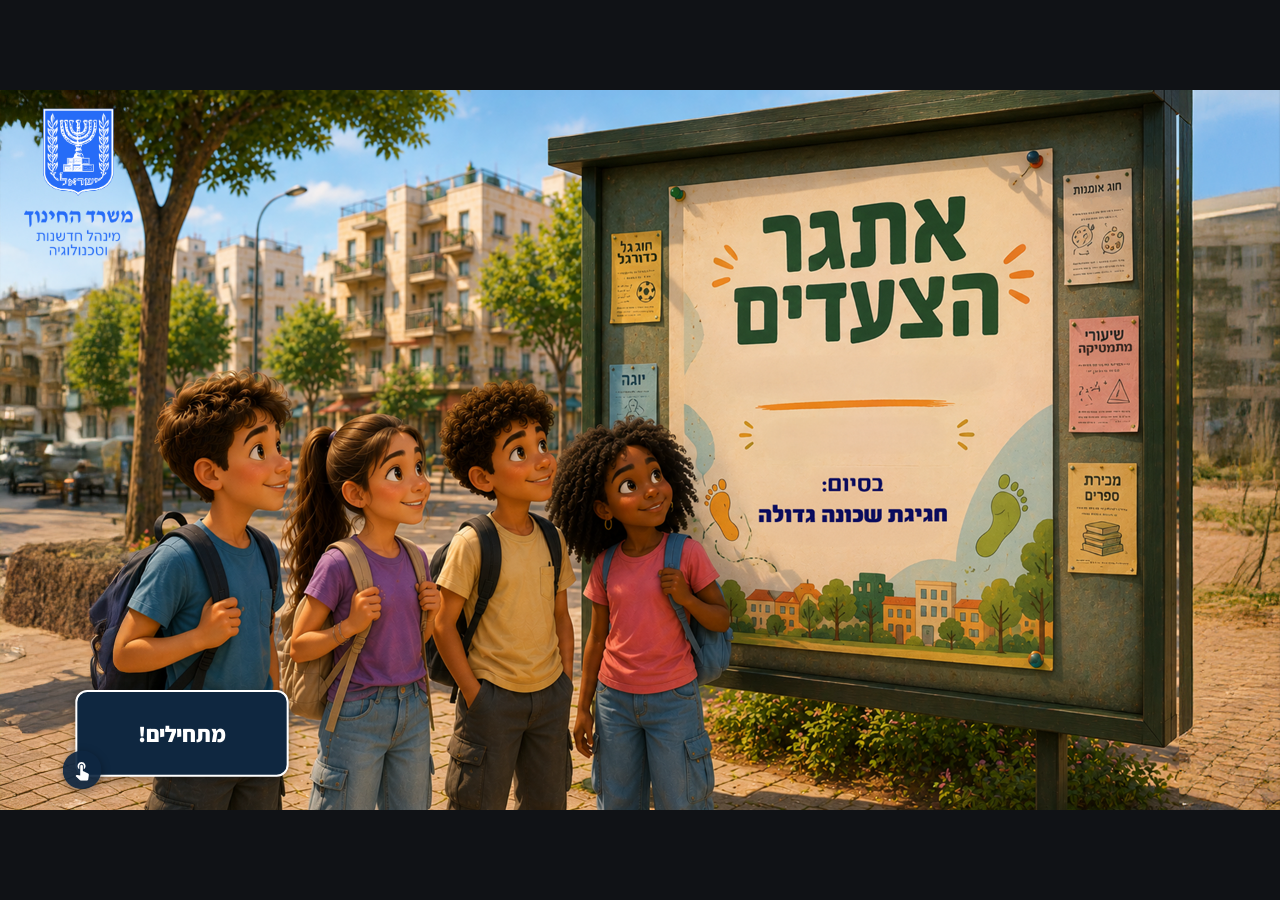
==== index.html @ 78dae047 "Initial commit" ====
<!doctype html>
<html lang="he" dir="rtl">
<head>
<meta charset="utf-8">
<meta name="viewport" content="width=device-width, initial-scale=1">
<title>צעדים ומונים — אתגר הצעדים</title>
<link rel="preconnect" href="https://fonts.gstatic.com" crossorigin>
<link rel="stylesheet" href="https://fonts.googleapis.com/css2?family=Assistant:wght@400;600;700;800&display=swap">
<link rel="stylesheet" href="styles.css">
</head>
<body>
<div id="stage"><div id="app">
<section class="screen" data-screen="1" data-kind="title" data-slug="title"><img class="art" src="assets/screens/title__03_bg.png" alt="" style="left:0px;top:0px;width:1920px;height:1080px;z-index:2"><img class="ui" src="assets/ui/logo_moe_vertical.png" alt="משרד החינוך – מינהל חדשנות וטכנולוגיה" style="left:36px;top:28px;width:163px;height:220px;z-index:10"><button class="hit start-btn" type="button" style="left:113px;top:900px;width:320px;height:130px;font-size:34px">מתחילים!</button></section>
<section class="screen" data-screen="2" data-kind="video" data-slug="video1"><div class="videoscreen" style="left:0px;top:0px;width:1920px;height:1080px"><video class="video-el" src="assets/video/Steps_Video1.mp4" preload="metadata" playsinline></video><button class="hit video-play" type="button" aria-label="הפעלת סרטון" style="left:790px;top:368px;width:340px;height:340px"><img class="inner" src="assets/ui/play_video_button.png" alt="" style="left:0px;top:0px;width:340px;height:340px;z-index:1"></button><div class="ribbon-bubble" style="left:870px;top:0px;width:1050px;height:166px"><img class="inner" src="assets/ui/bubble-1.png" alt="" style="left:0px;top:0px;width:1050px;height:166px;z-index:1"><div class="ribbon-text" style="right:46px;top:30px;width:958px"><p>נטע, אלון, רוני ויואב הם ארבעה חברים טובים שגרים באותה שכונה. בוקר אחד, בדרך לבית הספר, הם רואים שלט חדש ומסקרן.</p></div></div><div class="video-cap" aria-live="polite"></div><div class="vcap-src" data-clear-after="18.47" hidden><span data-t="1.33">תראו</span><span data-t="2.15">אתגר צעדים!</span><span data-t="3.65">מעניין אם מישהו יצליח לצעוד</span><span data-t="6.11">עשרת אלפים צעדים</span><span data-t="7.87">בעצם, איזה מרחק זה בכלל?</span><span data-t="10.67">זה תלוי באורך הצעד שלו</span><span data-t="12.65">בואו נגלה מה אורך הצעד</span><span data-t="15.47">של כל אחד מאיתנו</span><span data-t="16.63">נקים את מועדון הצעדים!</span></div><div class="vctrls" dir="ltr"><button class="vc-btn" type="button" data-play aria-label="נגן או השהה">▶</button><span class="vc-time" data-cur>0:00</span><input class="vc-seek" type="range" min="0" max="1000" value="0" step="1" data-seek aria-label="סרגל התקדמות"><span class="vc-time" data-dur>0:00</span><button class="vc-btn" type="button" data-mute aria-label="השתקה">🔊</button><input class="vc-vol" type="range" min="0" max="100" value="100" step="1" data-vol aria-label="עוצמת שמע"><button class="vc-btn" type="button" data-full aria-label="מסך מלא">⛶</button></div></div><button class="hit nav-fwd is-gated" type="button" aria-label="קדימה" data-gate="video" disabled style="left:21px;top:930px;width:123px;height:122px"><img class="inner" src="assets/ui/forward_button.png" alt="" style="left:0px;top:0px;width:123px;height:122px;z-index:1"></button><button class="hit nav-back" type="button" aria-label="אחורה" style="left:1777px;top:930px;width:123px;height:122px"><img class="inner" src="assets/ui/backward_button.png" alt="" style="left:0px;top:0px;width:123px;height:122px;z-index:1"></button></section>
<section class="screen" data-screen="3" data-kind="story" data-slug="neta_step"><img class="art" src="assets/ui/measuring_street_bg.png" alt="" style="left:0px;top:0px;width:1920px;height:1080px;z-index:0"><div class="ribbon-bubble" style="position:absolute;inset:0;pointer-events:none"><img class="ui" src="assets/ui/bubble-2.png" alt="" style="left:664px;top:0px;width:1256px;height:229px;z-index:10"><div class="ribbon-text" style="right:46px;top:30px;width:1164px"><p>אחרי שראתה את השלט, נטע רצתה לבדוק מה אורך הצעד שלה.</p><p>נטע צעדה, ורוני הוציאה סרט מדידה, מדדה בעזרתו  את המרחק מעקב לעקב של נטע וקבעה: &quot;אורך הצעד שלך הוא בדיוק 40 ס&quot;מ!&quot;</p></div></div><button class="hit nav-fwd" type="button" aria-label="קדימה" style="left:21px;top:930px;width:123px;height:122px"><img class="inner" src="assets/ui/forward_button.png" alt="" style="left:0px;top:0px;width:123px;height:122px;z-index:1"></button><button class="hit nav-back" type="button" aria-label="אחורה" style="left:1777px;top:930px;width:123px;height:122px"><img class="inner" src="assets/ui/backward_button.png" alt="" style="left:0px;top:0px;width:123px;height:122px;z-index:1"></button></section>
<section class="screen" data-screen="4" data-kind="input" data-slug="q1a" data-step="1" data-question="q1a" data-answer='{"kind": "number", "value": 200}' data-answer-kind="number" data-weight="0.3333" data-frame="157,120,1662,848" data-fb-pad="22" data-fb-fs-min="19" data-opt-gap="16" data-opt-fs-min="24" data-feedback-state="q1a_fb" data-feedback-slide="8"><img class="art" src="assets/ui/measuring_street_bg.png" alt="" style="left:0px;top:0px;width:1920px;height:1080px;z-index:0"><div class="art" style="position:absolute;left:0px;top:0px;width:1920px;height:1080px;z-index:1;background:rgba(26, 23, 23, 0.6)"></div><img class="ui" src="assets/ui/question_frame.png" alt="" style="left:157px;top:120px;width:1662px;height:848px;z-index:10"><div class="q-label" style="top:167px;right:170px">שאלה 1א:</div><div class="q-stem" style="top:220px;right:170px"><div>כדי להתחמם לקראת האתגר, נטע צעדה 5 צעדים שווי־אורך בקו ישר.</div><div>האורך של כל צעד הוא 40 ס&quot;מ.</div><div>מה המרחק שעברה נטע בס&quot;מ?</div><div>הקלידו את המרחק בס&quot;מ:</div></div><div class="graphic dia-q" style="left:190px;top:430px;width:950px;height:233px;z-index:11"><img src="assets/diagrams/ruler.png" alt="" style="left:0px;top:167.07px;width:950.00px;height:65.93px"><img src="assets/diagrams/Q1A_overlay.png" alt="" style="left:87.06px;top:0.00px;width:829.65px;height:222.76px"><div class="ruler-label ruler-label-seg" style="left:160.36px;top:194.02px;font-size:40.1px">40 ס&quot;מ</div><div class="ruler-label ruler-label-seg" style="left:304.40px;top:194.02px;font-size:40.1px">40 ס&quot;מ</div><div class="ruler-label ruler-label-seg" style="left:448.43px;top:194.02px;font-size:40.1px">40 ס&quot;מ</div><div class="ruler-label ruler-label-seg" style="left:592.47px;top:194.02px;font-size:40.1px">40 ס&quot;מ</div><div class="ruler-label ruler-label-seg" style="left:736.51px;top:194.02px;font-size:40.1px">40 ס&quot;מ</div></div><div class="graphic dia-ans" style="left:190px;top:430px;width:950px;height:233px;z-index:11"><img src="assets/diagrams/ruler.png" alt="" style="left:0px;top:167.07px;width:950.00px;height:65.93px"><img src="assets/diagrams/Q1A Ans_overlay.png" alt="" style="left:87.06px;top:-5.00px;width:829.65px;height:183.07px"><div class="ruler-label ruler-label-tick" style="left:88.34px;top:190.05px;font-size:40.0px">0</div><div class="ruler-label ruler-label-tick" style="left:232.38px;top:190.05px;font-size:40.0px">40</div><div class="ruler-label ruler-label-tick" style="left:376.42px;top:190.05px;font-size:40.0px">80</div><div class="ruler-label ruler-label-tick" style="left:520.45px;top:190.05px;font-size:40.0px">120</div><div class="ruler-label ruler-label-tick" style="left:664.49px;top:190.05px;font-size:40.0px">160</div><div class="ruler-label ruler-label-tick" style="left:808.52px;top:190.05px;font-size:40.0px">200</div><div class="ruler-label ruler-label-unit" style="left:41.61px;top:213.99px;font-size:30.5px">ס&quot;מ</div></div><div class="answer" style="right:186px;top:464px"><span>נטע עברה מרחק של</span><span class="slot" style="width:183px;height:70px"><img class="ui" src="assets/ui/insert_number_rectangle.png" alt=""><input class="q-input" type="text" inputmode="numeric" autocomplete="off" aria-label="נטע עברה מרחק של"><span class="pill" data-shown="200"></span></span><svg class="mark ok" viewBox="0 0 24 24" role="img" aria-label="נכון"><path d="M4 13 L10 19 L20 6" fill="none" stroke="currentColor" stroke-width="3.4" stroke-linecap="round" stroke-linejoin="round"/></svg><svg class="mark no" viewBox="0 0 24 24" role="img" aria-label="שגוי"><path d="M5 5 L19 19 M19 5 L5 19" fill="none" stroke="currentColor" stroke-width="3.4" stroke-linecap="round"/></svg><span>ס&quot;מ</span></div><button class="hit btn-check" type="button" aria-label="צדקתי" style="left:278px;top:745px;width:209px;height:137px"><img class="inner" src="assets/ui/submit_button.png" alt="" style="left:0px;top:0px;width:209px;height:137px;z-index:1"></button><div class="feedback fb-panel is-neutral" data-design-box="460,690,1000" style="left:460px;top:690px;width:1000px;min-height:217px"><div class="fb-body"><span class="fb-head"></span><p>כל צעד של נטע הוא 40 ס&quot;מ. נטע צעדה 5 צעדים. <bdi dir="ltr">5 × 40 = 200</bdi></p><p>לכן נטע עברה  200 ס&quot;מ.</p></div></div><div class="scrim" style="left:157px;top:120px;width:1662px;height:848px"></div><div class="nudge" role="status"></div><img class="ui" src="assets/ui/progress_bar_1.png" alt="" style="left:712px;top:48px;width:494px;height:53px;z-index:12"><button class="hit btn-help" type="button" data-opens="help" aria-expanded="false" aria-label="עזרה" style="left:33px;top:35px;width:140px;height:140px"><img class="inner" src="assets/ui/help_button.png" alt="" style="left:0px;top:0px;width:140px;height:140px;z-index:1"></button><div class="popup help" data-popup="help" role="dialog" aria-label="עזרה" data-help-max-h="850"><div class="ribbon-bubble help-box" style="left:128px;top:78px;max-width:680px"><div class="help-text"><p>כל הצעדים שווים באורכם.</p><p>המרחק שנטע עברה הוא סכום אורכי כל הצעדים.</p></div></div><button class="popup-close help-close" type="button" aria-label="סגירת העזרה" style="left:33px;top:35px;width:140px;height:140px"><img class="inner" src="assets/ui/close_applet_button.png" alt="" style="left:0px;top:0px;width:140px;height:140px;z-index:1"></button></div><button class="hit nav-fwd is-gated" type="button" aria-label="קדימה" data-gate="answer" disabled style="left:21px;top:930px;width:123px;height:122px"><img class="inner" src="assets/ui/forward_button.png" alt="" style="left:0px;top:0px;width:123px;height:122px;z-index:1"></button><button class="hit nav-back" type="button" aria-label="אחורה" style="left:1777px;top:930px;width:123px;height:122px"><img class="inner" src="assets/ui/backward_button.png" alt="" style="left:0px;top:0px;width:123px;height:122px;z-index:1"></button></section>
<section class="screen" data-screen="5" data-kind="input" data-slug="q1b" data-step="1" data-question="q1b" data-answer='{"kind": "number", "value": 2}' data-answer-kind="number" data-weight="0.3333" data-frame="157,120,1662,848" data-fb-pad="22" data-fb-fs-min="19" data-opt-gap="16" data-opt-fs-min="24" data-feedback-state="q1b_fb" data-feedback-slide="10"><img class="art" src="assets/ui/measuring_street_bg.png" alt="" style="left:0px;top:0px;width:1920px;height:1080px;z-index:0"><div class="art" style="position:absolute;left:0px;top:0px;width:1920px;height:1080px;z-index:1;background:rgba(26, 23, 23, 0.6)"></div><img class="ui" src="assets/ui/question_frame.png" alt="" style="left:157px;top:120px;width:1662px;height:848px;z-index:10"><div class="q-label" style="top:167px;right:170px">שאלה 1ב:</div><div class="q-stem" style="top:220px;right:170px"><div>כדי להתחמם לקראת האתגר, נטע צעדה 5 צעדים שווי אורך בקו ישר.</div><div>כל צעד הוא 40 ס&quot;מ.</div><div>מה המרחק שעברה נטע במטר?</div><div>הקלידו את המרחק במטר:</div></div><div class="graphic" style="left:190px;top:430px;width:950px;height:233px;z-index:11"><img src="assets/diagrams/ruler.png" alt="" style="left:0px;top:167.07px;width:950.00px;height:65.93px"><img src="assets/diagrams/Q1B_overlay.png" alt="" style="left:87.06px;top:-5.00px;width:829.65px;height:183.07px"><div class="ruler-label ruler-label-tick" style="left:88.34px;top:190.05px;font-size:40.0px">0</div><div class="ruler-label ruler-label-tick" style="left:448.75px;top:190.05px;font-size:40.0px">1</div><div class="ruler-label ruler-label-tick" style="left:808.52px;top:190.05px;font-size:40.0px">2</div><div class="ruler-label ruler-label-unit" style="left:41.61px;top:213.99px;font-size:30.5px">מטר</div></div><div class="answer" style="right:186px;top:464px"><span>נטע עברה מרחק של</span><span class="slot" style="width:183px;height:70px"><img class="ui" src="assets/ui/insert_number_rectangle.png" alt=""><input class="q-input" type="text" inputmode="numeric" autocomplete="off" aria-label="נטע עברה מרחק של"><span class="pill" data-shown=""></span></span><svg class="mark ok" viewBox="0 0 24 24" role="img" aria-label="נכון"><path d="M4 13 L10 19 L20 6" fill="none" stroke="currentColor" stroke-width="3.4" stroke-linecap="round" stroke-linejoin="round"/></svg><svg class="mark no" viewBox="0 0 24 24" role="img" aria-label="שגוי"><path d="M5 5 L19 19 M19 5 L5 19" fill="none" stroke="currentColor" stroke-width="3.4" stroke-linecap="round"/></svg><span>מטר</span></div><button class="hit btn-check" type="button" aria-label="צדקתי" style="left:278px;top:745px;width:209px;height:137px"><img class="inner" src="assets/ui/submit_button.png" alt="" style="left:0px;top:0px;width:209px;height:137px;z-index:1"></button><div class="feedback fb-panel is-neutral" data-design-box="460,690,1000" style="left:460px;top:690px;width:1000px;min-height:217px"><div class="fb-body"><span class="fb-head"></span><p>כל 100 ס&quot;מ הם מטר אחד.</p><p>לכן 200 ס&quot;מ = 2 מטר.</p></div></div><div class="scrim" style="left:157px;top:120px;width:1662px;height:848px"></div><div class="nudge" role="status"></div><img class="ui" src="assets/ui/progress_bar_1.png" alt="" style="left:712px;top:48px;width:494px;height:53px;z-index:12"><button class="hit btn-help" type="button" data-opens="help" aria-expanded="false" aria-label="עזרה" style="left:33px;top:35px;width:140px;height:140px"><img class="inner" src="assets/ui/help_button.png" alt="" style="left:0px;top:0px;width:140px;height:140px;z-index:1"></button><div class="popup help" data-popup="help" role="dialog" aria-label="עזרה" data-help-max-h="850"><div class="ribbon-bubble help-box" style="left:128px;top:78px;max-width:680px"><div class="help-text"><p>במטר אחד יש 100 ס&quot;מ.</p></div></div><button class="popup-close help-close" type="button" aria-label="סגירת העזרה" style="left:33px;top:35px;width:140px;height:140px"><img class="inner" src="assets/ui/close_applet_button.png" alt="" style="left:0px;top:0px;width:140px;height:140px;z-index:1"></button></div><button class="hit nav-fwd is-gated" type="button" aria-label="קדימה" data-gate="answer" disabled style="left:21px;top:930px;width:123px;height:122px"><img class="inner" src="assets/ui/forward_button.png" alt="" style="left:0px;top:0px;width:123px;height:122px;z-index:1"></button><button class="hit nav-back" type="button" aria-label="אחורה" style="left:1777px;top:930px;width:123px;height:122px"><img class="inner" src="assets/ui/backward_button.png" alt="" style="left:0px;top:0px;width:123px;height:122px;z-index:1"></button></section>
<section class="screen" data-screen="6" data-kind="input" data-slug="q1c" data-step="1" data-question="q1c" data-answer='{"kind": "number", "value": 30}' data-answer-kind="number" data-weight="0.3333" data-frame="157,120,1662,848" data-fb-pad="22" data-fb-fs-min="19" data-opt-gap="16" data-opt-fs-min="24" data-feedback-state="q1c_fb" data-feedback-slide="12"><img class="art" src="assets/ui/measuring_street_bg.png" alt="" style="left:0px;top:0px;width:1920px;height:1080px;z-index:0"><div class="art" style="position:absolute;left:0px;top:0px;width:1920px;height:1080px;z-index:1;background:rgba(26, 23, 23, 0.6)"></div><img class="ui" src="assets/ui/question_frame.png" alt="" style="left:157px;top:120px;width:1662px;height:848px;z-index:10"><div class="q-label" style="top:167px;right:170px">שאלה 1ג:</div><div class="q-stem" style="top:220px;right:170px"><div>נטע רוצה לצעוד 12 מטר. כמה צעדים שווי־אורך עליה לצעוד?</div><div>הקלידו את מספר הצעדים:</div></div><div class="graphic dia-q" style="left:190px;top:430px;width:950px;height:233px;z-index:11"><img src="assets/diagrams/ruler.png" alt="" style="left:0px;top:167.07px;width:950.00px;height:65.93px"><img src="assets/diagrams/Q1C_overlay.png" alt="" style="left:86.42px;top:-5.00px;width:814.93px;height:186.27px"><div class="ruler-label ruler-label-tick" style="left:88.34px;top:190.05px;font-size:40.0px">0</div><div class="ruler-label ruler-label-tick" style="left:156.20px;top:190.05px;font-size:40.0px">1</div><div class="ruler-label ruler-label-tick" style="left:224.06px;top:190.05px;font-size:40.0px">2</div><div class="ruler-label ruler-label-tick" style="left:291.91px;top:190.05px;font-size:40.0px">3</div><div class="ruler-label ruler-label-tick" style="left:899.43px;top:190.05px;font-size:40.0px">12</div><div class="ruler-label ruler-label-unit" style="left:41.61px;top:213.99px;font-size:30.5px">מטר</div></div><div class="graphic dia-ans" style="left:190px;top:340px;width:950px;height:323px;z-index:11"><img src="assets/diagrams/ruler.png" alt="" style="left:0px;top:257.12px;width:950.00px;height:65.88px"><img src="assets/diagrams/Q1C Ans_overlay.png" alt="" style="left:85.78px;top:76.23px;width:836.69px;height:193.80px"><div class="ruler-label ruler-label-tick2" style="left:88.34px;top:280.02px;font-size:40.0px">0</div><div class="ruler-label ruler-label-tick2" style="left:156.20px;top:280.02px;font-size:40.0px">1</div><div class="ruler-label ruler-label-tick2" style="left:223.42px;top:280.02px;font-size:40.0px">2</div><div class="ruler-label ruler-label-tick2" style="left:291.27px;top:280.02px;font-size:40.0px">3</div><div class="ruler-label ruler-label-tick2" style="left:358.49px;top:280.02px;font-size:40.0px">4</div><div class="ruler-label ruler-label-tick2" style="left:426.35px;top:280.02px;font-size:40.0px">5</div><div class="ruler-label ruler-label-tick2" style="left:494.20px;top:280.02px;font-size:40.0px">6</div><div class="ruler-label ruler-label-tick2" style="left:561.42px;top:280.02px;font-size:40.0px">7</div><div class="ruler-label ruler-label-tick2" style="left:629.28px;top:280.02px;font-size:40.0px">8</div><div class="ruler-label ruler-label-tick2" style="left:696.50px;top:280.02px;font-size:40.0px">9</div><div class="ruler-label ruler-label-tick2" style="left:764.35px;top:280.02px;font-size:40.0px">10</div><div class="ruler-label ruler-label-tick2" style="left:831.57px;top:280.02px;font-size:40.0px">11</div><div class="ruler-label ruler-label-tick2" style="left:899.43px;top:280.02px;font-size:40.0px">12</div><div class="ruler-label ruler-label-unit2" style="left:41.61px;top:304.84px;font-size:28.5px">מטר</div><div class="ruler-label ruler-label-box" style="left:157.48px;top:103.36px;font-size:32.0px">5 צעדים</div><div class="ruler-label ruler-label-box" style="left:291.91px;top:103.36px;font-size:32.0px">5 צעדים</div><div class="ruler-label ruler-label-box" style="left:426.99px;top:103.36px;font-size:32.0px">5 צעדים</div><div class="ruler-label ruler-label-box" style="left:561.42px;top:103.36px;font-size:32.0px">5 צעדים</div><div class="ruler-label ruler-label-box" style="left:696.50px;top:103.36px;font-size:32.0px">5 צעדים</div><div class="ruler-label ruler-label-box" style="left:830.93px;top:103.36px;font-size:32.0px">5 צעדים</div></div><div class="answer" style="right:186px;top:320px"><span>על נטע לצעוד</span><span class="slot" style="width:183px;height:70px"><img class="ui" src="assets/ui/insert_number_rectangle.png" alt=""><input class="q-input" type="text" inputmode="numeric" autocomplete="off" aria-label="על נטע לצעוד"><span class="pill" data-shown="30"></span></span><svg class="mark ok" viewBox="0 0 24 24" role="img" aria-label="נכון"><path d="M4 13 L10 19 L20 6" fill="none" stroke="currentColor" stroke-width="3.4" stroke-linecap="round" stroke-linejoin="round"/></svg><svg class="mark no" viewBox="0 0 24 24" role="img" aria-label="שגוי"><path d="M5 5 L19 19 M19 5 L5 19" fill="none" stroke="currentColor" stroke-width="3.4" stroke-linecap="round"/></svg><span>צעדים כדי לעבור 12 מטר</span></div><button class="hit btn-check" type="button" aria-label="צדקתי" style="left:278px;top:745px;width:209px;height:137px"><img class="inner" src="assets/ui/submit_button.png" alt="" style="left:0px;top:0px;width:209px;height:137px;z-index:1"></button><div class="feedback fb-panel is-neutral" data-design-box="230,679,1500" style="left:230px;top:679px;width:1500px;min-height:220px"><div class="fb-body"><span class="fb-head"></span><p>דרך פתרון אפשרית היא: האורך של כל צעד הוא 40 ס&quot;מ, ולכן ב־5 צעדים נטע עוברת 200 ס&quot;מ, שהם 2 מטר.</p><p> 12 מטר הם  6 פעמים  2 מטר, לכן מכפילים את מספר הצעדים שיש ב־2 מטר ב־6.</p><p><bdi dir="ltr">6 × 5 = 30</bdi></p></div></div><div class="scrim" style="left:157px;top:120px;width:1662px;height:848px"></div><div class="nudge" role="status"></div><img class="ui" src="assets/ui/progress_bar_1.png" alt="" style="left:712px;top:48px;width:494px;height:53px;z-index:12"><button class="hit btn-help" type="button" data-opens="help" aria-expanded="false" aria-label="עזרה" style="left:33px;top:35px;width:140px;height:140px"><img class="inner" src="assets/ui/help_button.png" alt="" style="left:0px;top:0px;width:140px;height:140px;z-index:1"></button><div class="popup help" data-popup="help" role="dialog" aria-label="עזרה" data-help-max-h="850"><div class="ribbon-bubble help-box" style="left:128px;top:78px;max-width:680px"><div class="help-text"><p>נטע עוברת 2 מטר ב-5 צעדים. איך ניתן להיעזר בנתון זה כדי לגלות כמה צעדים נטע תצעד לאורך 12 מטר?</p></div></div><button class="popup-close help-close" type="button" aria-label="סגירת העזרה" style="left:33px;top:35px;width:140px;height:140px"><img class="inner" src="assets/ui/close_applet_button.png" alt="" style="left:0px;top:0px;width:140px;height:140px;z-index:1"></button></div><button class="hit nav-fwd is-gated" type="button" aria-label="קדימה" data-gate="answer" disabled style="left:21px;top:930px;width:123px;height:122px"><img class="inner" src="assets/ui/forward_button.png" alt="" style="left:0px;top:0px;width:123px;height:122px;z-index:1"></button><button class="hit nav-back" type="button" aria-label="אחורה" style="left:1777px;top:930px;width:123px;height:122px"><img class="inner" src="assets/ui/backward_button.png" alt="" style="left:0px;top:0px;width:123px;height:122px;z-index:1"></button></section>
<section class="screen" data-screen="7" data-kind="choice" data-slug="q2a" data-step="2" data-submit-follows="1" data-submit-left="1300" data-question="q2a" data-answer='{"kind": "single", "value": 1}' data-answer-kind="single" data-weight="0.5" data-frame="157,120,1662,848" data-fb-pad="22" data-fb-fs-min="19" data-opt-gap="16" data-opt-fs-min="24" data-feedback-state="q2a_fb" data-feedback-slide="14"><img class="art" src="assets/ui/measuring_street_bg.png" alt="" style="left:0px;top:0px;width:1920px;height:1080px;z-index:0"><div class="art" style="position:absolute;left:0px;top:0px;width:1920px;height:1080px;z-index:1;background:rgba(26, 23, 23, 0.6)"></div><img class="ui" src="assets/ui/question_frame.png" alt="" style="left:157px;top:120px;width:1662px;height:848px;z-index:10"><div class="q-label" style="top:167px;right:170px">שאלה 2א:</div><div class="q-stem wrap" style="top:220px;right:170px;width:715px"><div>אחרי החימום נטע המשיכה לצעוד. היא ספרה 150 צעדים שווי־אורך ועצרה. האם היא עברה יותר או פחות מ־35 מטר?</div><div>בחרו את התשובה הנכונה:</div></div><div class="applet-inline" style="left:200px;top:195px;width:793px;height:620px"><iframe src="applets/step-ruler.html" title="סרגל הצעדים"></iframe></div><label class="opt" data-index="1" style="top:329px;right:168px"><input type="radio" name="opt-q2a" data-index="1"><span class="dot"><img src="assets/ui/radio_buttons.png" alt=""><span class="fill"></span><svg class="mark ok" viewBox="0 0 24 24" aria-hidden="true"><path d="M4 13 L10 19 L20 6" fill="none" stroke="currentColor" stroke-width="3.4" stroke-linecap="round" stroke-linejoin="round"/></svg><svg class="mark no" viewBox="0 0 24 24" aria-hidden="true"><path d="M5 5 L19 19 M19 5 L5 19" fill="none" stroke="currentColor" stroke-width="3.4" stroke-linecap="round"/></svg></span><span class="txt">נטע עברה יותר מ־35 מטר</span></label><label class="opt" data-index="2" style="top:380px;right:168px"><input type="radio" name="opt-q2a" data-index="2"><span class="dot"><img src="assets/ui/radio_buttons.png" alt=""><span class="fill"></span><svg class="mark ok" viewBox="0 0 24 24" aria-hidden="true"><path d="M4 13 L10 19 L20 6" fill="none" stroke="currentColor" stroke-width="3.4" stroke-linecap="round" stroke-linejoin="round"/></svg><svg class="mark no" viewBox="0 0 24 24" aria-hidden="true"><path d="M5 5 L19 19 M19 5 L5 19" fill="none" stroke="currentColor" stroke-width="3.4" stroke-linecap="round"/></svg></span><span class="txt">נטע עברה פחות מ־35 מטר</span></label><button class="hit btn-check" type="button" aria-label="צדקתי" style="left:278px;top:745px;width:209px;height:137px"><img class="inner" src="assets/ui/submit_button.png" alt="" style="left:0px;top:0px;width:209px;height:137px;z-index:1"></button><div class="feedback fb-panel is-neutral" data-design-box="1050,562,700" style="left:1050px;top:562px;width:700px;min-height:220px"><div class="fb-body"><span class="fb-head"></span><p>נטע עברה יותר מ־35 מטר.</p></div></div><div class="scrim" style="left:157px;top:120px;width:1662px;height:848px"></div><div class="nudge" role="status"></div><img class="ui" src="assets/ui/progress_bar_2.png" alt="" style="left:712px;top:48px;width:494px;height:53px;z-index:12"><button class="hit btn-help" type="button" data-opens="help" aria-expanded="false" aria-label="עזרה" style="left:33px;top:35px;width:140px;height:140px"><img class="inner" src="assets/ui/help_button.png" alt="" style="left:0px;top:0px;width:140px;height:140px;z-index:1"></button><div class="popup help" data-popup="help" role="dialog" aria-label="עזרה" data-help-max-h="850"><div class="ribbon-bubble help-box" style="left:128px;top:78px;max-width:680px"><div class="help-text"><p>מצאו קודם איזה מרחק עברה נטע במטר (אפשר להיעזר בסרגל הצעדים), ואז השוו ל־35 מטר</p></div></div><button class="popup-close help-close" type="button" aria-label="סגירת העזרה" style="left:33px;top:35px;width:140px;height:140px"><img class="inner" src="assets/ui/close_applet_button.png" alt="" style="left:0px;top:0px;width:140px;height:140px;z-index:1"></button></div><button class="hit nav-fwd is-gated" type="button" aria-label="קדימה" data-gate="answer" disabled style="left:21px;top:930px;width:123px;height:122px"><img class="inner" src="assets/ui/forward_button.png" alt="" style="left:0px;top:0px;width:123px;height:122px;z-index:1"></button><button class="hit nav-back" type="button" aria-label="אחורה" style="left:1777px;top:930px;width:123px;height:122px"><img class="inner" src="assets/ui/backward_button.png" alt="" style="left:0px;top:0px;width:123px;height:122px;z-index:1"></button></section>
<section class="screen" data-screen="8" data-kind="choice" data-slug="q2b" data-step="2" data-submit-follows="1" data-submit-top="810" data-submit-left="1300" data-question="q2b" data-answer='{"kind": "multi", "value": [1, 4]}' data-answer-kind="multi" data-weight="0.5" data-frame="157,120,1662,848" data-fb-pad="22" data-fb-fs-min="19" data-opt-gap="16" data-opt-fs-min="24" data-feedback-state="q2b_fb" data-feedback-slide="16"><img class="art" src="assets/ui/measuring_street_bg.png" alt="" style="left:0px;top:0px;width:1920px;height:1080px;z-index:0"><div class="art" style="position:absolute;left:0px;top:0px;width:1920px;height:1080px;z-index:1;background:rgba(26, 23, 23, 0.6)"></div><img class="ui" src="assets/ui/question_frame.png" alt="" style="left:157px;top:120px;width:1662px;height:848px;z-index:10"><div class="q-label" style="top:167px;right:170px">שאלה 2ב:</div><div class="q-stem wrap" style="top:220px;right:170px;width:715px"><div>בחרו נימוקים נכונים שתומכים בכך שנטע עברה יותר מ־35 מטר:</div></div><div class="applet-inline" style="left:200px;top:195px;width:793px;height:620px"><iframe src="applets/step-ruler.html" title="סרגל הצעדים"></iframe></div><label class="opt wrap" data-index="1" style="top:329px;right:168px;width:715px"><input type="checkbox" name="opt-q2b" data-index="1"><span class="dot"><img src="assets/ui/radio_buttons.png" alt=""><span class="fill"></span><svg class="mark ok" viewBox="0 0 24 24" aria-hidden="true"><path d="M4 13 L10 19 L20 6" fill="none" stroke="currentColor" stroke-width="3.4" stroke-linecap="round" stroke-linejoin="round"/></svg><svg class="mark no" viewBox="0 0 24 24" aria-hidden="true"><path d="M5 5 L19 19 M19 5 L5 19" fill="none" stroke="currentColor" stroke-width="3.4" stroke-linecap="round"/></svg></span><span class="txt">כל 10 צעדים הם 4 מטר. יש 150 צעדים, ולכן המרחק שנטע עברה במטרים הוא <bdi dir="ltr">15 × 4 = 60</bdi> . נטע עברה 60 מטר.</span></label><label class="opt wrap" data-index="2" style="top:380px;right:168px;width:715px"><input type="checkbox" name="opt-q2b" data-index="2"><span class="dot"><img src="assets/ui/radio_buttons.png" alt=""><span class="fill"></span><svg class="mark ok" viewBox="0 0 24 24" aria-hidden="true"><path d="M4 13 L10 19 L20 6" fill="none" stroke="currentColor" stroke-width="3.4" stroke-linecap="round" stroke-linejoin="round"/></svg><svg class="mark no" viewBox="0 0 24 24" aria-hidden="true"><path d="M5 5 L19 19 M19 5 L5 19" fill="none" stroke="currentColor" stroke-width="3.4" stroke-linecap="round"/></svg></span><span class="txt">כל 5 צעדים הם 2 מטר. <bdi dir="ltr">150 × 2 = 300</bdi> , ולכן נטע עברה 300 מטר.</span></label><label class="opt wrap" data-index="3" style="top:431px;right:168px;width:715px"><input type="checkbox" name="opt-q2b" data-index="3"><span class="dot"><img src="assets/ui/radio_buttons.png" alt=""><span class="fill"></span><svg class="mark ok" viewBox="0 0 24 24" aria-hidden="true"><path d="M4 13 L10 19 L20 6" fill="none" stroke="currentColor" stroke-width="3.4" stroke-linecap="round" stroke-linejoin="round"/></svg><svg class="mark no" viewBox="0 0 24 24" aria-hidden="true"><path d="M5 5 L19 19 M19 5 L5 19" fill="none" stroke="currentColor" stroke-width="3.4" stroke-linecap="round"/></svg></span><span class="txt"><div>המרחק בס&quot;מ שנטע עברה הוא:</div><div><bdi dir="ltr">40 x 150 = 6,000</bdi> , ולכן נטע עברה 600 מטר.</div></span></label><label class="opt wrap" data-index="4" style="top:482px;right:168px;width:715px"><input type="checkbox" name="opt-q2b" data-index="4"><span class="dot"><img src="assets/ui/radio_buttons.png" alt=""><span class="fill"></span><svg class="mark ok" viewBox="0 0 24 24" aria-hidden="true"><path d="M4 13 L10 19 L20 6" fill="none" stroke="currentColor" stroke-width="3.4" stroke-linecap="round" stroke-linejoin="round"/></svg><svg class="mark no" viewBox="0 0 24 24" aria-hidden="true"><path d="M5 5 L19 19 M19 5 L5 19" fill="none" stroke="currentColor" stroke-width="3.4" stroke-linecap="round"/></svg></span><span class="txt">100 צעדים הם 4,000 ס&quot;מ, שהם 40 מטר, ולכן 150 צעדים הם יותר מ־35 מטר.</span></label><button class="hit btn-check" type="button" aria-label="צדקתי" style="left:278px;top:745px;width:209px;height:137px"><img class="inner" src="assets/ui/submit_button.png" alt="" style="left:0px;top:0px;width:209px;height:137px;z-index:1"></button><div class="feedback fb-panel is-neutral" data-design-box="200,295,820" style="left:200px;top:295px;width:820px;min-height:650px"><div class="fb-body"><span class="fb-head"></span><p>כל 10 צעדים הם 4 מטר, וב-150 צעדים יש 15 פעמים 4 מטר, שהם 60 מטר, כלומר יותר מ-35 מטר.</p><p>הנימוק השני שגוי משום שאמנם כל 5 צעדים הם 2 מטר, אבל 150 צעדים הם 30 פעמים 5 ולא <bdi dir="ltr">2 x 150</bdi> .</p><p>בנימוק השלישי החישוב <bdi dir="ltr">150 × 40 = 6,000</bdi> ס&quot;מ נכון, אבל ההמרה מס&quot;מ למטר שגויה.</p><p>בנימוק הרביעי אין צורך לחשב את כל הדרך שעברה נטע, אפשר לראות שכבר אחרי 100 צעדים היא עברה 40 מטר.</p></div></div><div class="scrim" style="left:157px;top:120px;width:1662px;height:848px"></div><div class="nudge" role="status"></div><img class="ui" src="assets/ui/progress_bar_2.png" alt="" style="left:712px;top:48px;width:494px;height:53px;z-index:12"><button class="hit btn-help" type="button" data-opens="help" aria-expanded="false" aria-label="עזרה" style="left:33px;top:35px;width:140px;height:140px"><img class="inner" src="assets/ui/help_button.png" alt="" style="left:0px;top:0px;width:140px;height:140px;z-index:1"></button><div class="popup help" data-popup="help" role="dialog" aria-label="עזרה" data-help-max-h="850"><div class="ribbon-bubble help-box" style="left:128px;top:78px;max-width:680px"><div class="help-text"><p>בכל נימוק בדקו שני דברים: האם החישוב נכון, והאם ההמרה מס&quot;מ למטרים נכונה.</p></div></div><button class="popup-close help-close" type="button" aria-label="סגירת העזרה" style="left:33px;top:35px;width:140px;height:140px"><img class="inner" src="assets/ui/close_applet_button.png" alt="" style="left:0px;top:0px;width:140px;height:140px;z-index:1"></button></div><button class="hit nav-fwd is-gated" type="button" aria-label="קדימה" data-gate="answer" disabled style="left:21px;top:930px;width:123px;height:122px"><img class="inner" src="assets/ui/forward_button.png" alt="" style="left:0px;top:0px;width:123px;height:122px;z-index:1"></button><button class="hit nav-back" type="button" aria-label="אחורה" style="left:1777px;top:930px;width:123px;height:122px"><img class="inner" src="assets/ui/backward_button.png" alt="" style="left:0px;top:0px;width:123px;height:122px;z-index:1"></button></section>
<section class="screen" data-screen="9" data-kind="video" data-slug="video_alon"><div class="videoscreen" style="left:0px;top:0px;width:1920px;height:1080px"><video class="video-el" src="assets/video/Steps_Video2.mp4" preload="metadata" playsinline></video><button class="hit video-play" type="button" aria-label="הפעלת סרטון" style="left:790px;top:368px;width:340px;height:340px"><img class="inner" src="assets/ui/play_video_button.png" alt="" style="left:0px;top:0px;width:340px;height:340px;z-index:1"></button><div class="ribbon-bubble" style="left:994px;top:0px;width:926px;height:161px"><img class="inner" src="assets/ui/bubble-13.png" alt="" style="left:0px;top:0px;width:926px;height:161px;z-index:1"><div class="ribbon-text" style="right:46px;top:30px;width:834px"><p>למחרת בבוקר אלון הגיע למפגש מתנשף ומאושר, מנופף בידו.</p></div></div><div class="video-cap" aria-live="polite"></div><div class="vcap-src" data-clear-after="9.22" hidden><span data-t="0.0">חברים, אתמול צעדתי בדיוק עשרת אלפים צעדים,</span><span data-t="3.54">אני יודע שאורך הצעד שלי הוא שישים סנטימטרים,</span><span data-t="7.06">אתם יודעים איזה מרחק עברתי?</span></div><div class="vctrls" dir="ltr"><button class="vc-btn" type="button" data-play aria-label="נגן או השהה">▶</button><span class="vc-time" data-cur>0:00</span><input class="vc-seek" type="range" min="0" max="1000" value="0" step="1" data-seek aria-label="סרגל התקדמות"><span class="vc-time" data-dur>0:00</span><button class="vc-btn" type="button" data-mute aria-label="השתקה">🔊</button><input class="vc-vol" type="range" min="0" max="100" value="100" step="1" data-vol aria-label="עוצמת שמע"><button class="vc-btn" type="button" data-full aria-label="מסך מלא">⛶</button></div></div><button class="hit nav-fwd is-gated" type="button" aria-label="קדימה" data-gate="video" disabled style="left:21px;top:930px;width:123px;height:122px"><img class="inner" src="assets/ui/forward_button.png" alt="" style="left:0px;top:0px;width:123px;height:122px;z-index:1"></button><button class="hit nav-back" type="button" aria-label="אחורה" style="left:1777px;top:930px;width:123px;height:122px"><img class="inner" src="assets/ui/backward_button.png" alt="" style="left:0px;top:0px;width:123px;height:122px;z-index:1"></button></section>
<section class="screen" data-screen="10" data-kind="choice" data-slug="q3" data-step="3" data-question="q3" data-answer='{"kind": "single", "value": 2}' data-answer-kind="single" data-weight="1.0" data-frame="157,120,1662,848" data-fb-pad="22" data-fb-fs-min="19" data-opt-gap="16" data-opt-fs-min="24" data-feedback-state="q3_fb" data-feedback-slide="19"><img class="art" src="assets/ui/alon_street_bg.png" alt="" style="left:0px;top:0px;width:1920px;height:1080px;z-index:0"><div class="art" style="position:absolute;left:0px;top:0px;width:1920px;height:1080px;z-index:1;background:rgba(26, 23, 23, 0.6)"></div><img class="ui" src="assets/ui/question_frame.png" alt="" style="left:157px;top:120px;width:1662px;height:848px;z-index:10"><img class="art hide-when-graded" src="assets/screens/q3__02_rectangle-1424.png" alt="" style="left:218px;top:281px;width:750px;height:432px;z-index:11"><img class="art hide-when-graded" src="assets/screens/q3__01_chatgpt-image-aug-24-2026-03-40-29-pm.png" alt="" style="left:218px;top:281px;width:750px;height:432px;z-index:12"><div class="q-label" style="top:167px;right:170px">שאלה 3:</div><div class="q-stem" style="top:220px;right:170px"><div>אלון צעד 10,000 צעדים ואורך כל צעד שלו הוא 60 ס&quot;מ.</div><div>איזה מרחק עבר אלון, בק&quot;מ?</div></div><label class="opt" data-index="1" style="top:329px;right:168px"><input type="radio" name="opt-q3" data-index="1"><span class="dot"><img src="assets/ui/radio_buttons.png" alt=""><span class="fill"></span><svg class="mark ok" viewBox="0 0 24 24" aria-hidden="true"><path d="M4 13 L10 19 L20 6" fill="none" stroke="currentColor" stroke-width="3.4" stroke-linecap="round" stroke-linejoin="round"/></svg><svg class="mark no" viewBox="0 0 24 24" aria-hidden="true"><path d="M5 5 L19 19 M19 5 L5 19" fill="none" stroke="currentColor" stroke-width="3.4" stroke-linecap="round"/></svg></span><span class="txt">0.6 ק&quot;מ</span></label><label class="opt" data-index="2" style="top:380px;right:168px"><input type="radio" name="opt-q3" data-index="2"><span class="dot"><img src="assets/ui/radio_buttons.png" alt=""><span class="fill"></span><svg class="mark ok" viewBox="0 0 24 24" aria-hidden="true"><path d="M4 13 L10 19 L20 6" fill="none" stroke="currentColor" stroke-width="3.4" stroke-linecap="round" stroke-linejoin="round"/></svg><svg class="mark no" viewBox="0 0 24 24" aria-hidden="true"><path d="M5 5 L19 19 M19 5 L5 19" fill="none" stroke="currentColor" stroke-width="3.4" stroke-linecap="round"/></svg></span><span class="txt">6 ק&quot;מ</span></label><label class="opt" data-index="3" style="top:431px;right:168px"><input type="radio" name="opt-q3" data-index="3"><span class="dot"><img src="assets/ui/radio_buttons.png" alt=""><span class="fill"></span><svg class="mark ok" viewBox="0 0 24 24" aria-hidden="true"><path d="M4 13 L10 19 L20 6" fill="none" stroke="currentColor" stroke-width="3.4" stroke-linecap="round" stroke-linejoin="round"/></svg><svg class="mark no" viewBox="0 0 24 24" aria-hidden="true"><path d="M5 5 L19 19 M19 5 L5 19" fill="none" stroke="currentColor" stroke-width="3.4" stroke-linecap="round"/></svg></span><span class="txt">60 ק&quot;מ</span></label><label class="opt" data-index="4" style="top:482px;right:168px"><input type="radio" name="opt-q3" data-index="4"><span class="dot"><img src="assets/ui/radio_buttons.png" alt=""><span class="fill"></span><svg class="mark ok" viewBox="0 0 24 24" aria-hidden="true"><path d="M4 13 L10 19 L20 6" fill="none" stroke="currentColor" stroke-width="3.4" stroke-linecap="round" stroke-linejoin="round"/></svg><svg class="mark no" viewBox="0 0 24 24" aria-hidden="true"><path d="M5 5 L19 19 M19 5 L5 19" fill="none" stroke="currentColor" stroke-width="3.4" stroke-linecap="round"/></svg></span><span class="txt">600 ק&quot;מ</span></label><button class="hit btn-check" type="button" aria-label="צדקתי" style="left:278px;top:745px;width:209px;height:137px"><img class="inner" src="assets/ui/submit_button.png" alt="" style="left:0px;top:0px;width:209px;height:137px;z-index:1"></button><div class="feedback fb-panel is-neutral" data-design-box="218,281,750" style="left:218px;top:281px;width:750px;min-height:600px"><div class="fb-body"><span class="fb-head"></span><p>כדי למצוא את המרחק בס&quot;מ שעבר אלון, עלינו לכפול את מספר הצעדים שהוא עבר באורך של צעד אחד בס&quot;מ:</p><p><bdi dir="ltr">10,000 × 60 = 600,000</bdi> . אלון עבר 600,000 ס&quot;מ.</p><p>במטר אחד יש 100 ס&quot;מ. כדי לבטא את המרחק במטר, נחלק את המרחק שעבר אלון בס&quot;מ ב-100.</p><p>600,000 : <bdi dir="ltr">100 = 6,000</bdi> . אלון עבר 6,000 מטר.</p><p>בכל ק&quot;מ יש 1,000 מטר. כדי לבטא את המרחק בק&quot;מ, נחלק את המרחק שעבר אלון במטר ב־1,000.</p><p>6,000 : <bdi dir="ltr">1,000 = 6</bdi> . אלון עבר 6 ק&quot;מ.</p></div></div><div class="scrim" style="left:157px;top:120px;width:1662px;height:848px"></div><div class="nudge" role="status"></div><img class="ui" src="assets/ui/progress_bar_3.png" alt="" style="left:712px;top:48px;width:494px;height:53px;z-index:12"><button class="hit btn-help" type="button" data-opens="help" aria-expanded="false" aria-label="עזרה" style="left:33px;top:35px;width:140px;height:140px"><img class="inner" src="assets/ui/help_button.png" alt="" style="left:0px;top:0px;width:140px;height:140px;z-index:1"></button><div class="popup help" data-popup="help" role="dialog" aria-label="עזרה" data-help-max-h="850"><div class="ribbon-bubble help-box" style="left:128px;top:78px;max-width:680px"><div class="help-text"><p>המירו את המרחק שאלון עבר מס&quot;מ, למטר ואחר-כך  לק&quot;מ, שלב אחרי שלב. תזכורת: במטר אחד יש 100 ס&quot;מ. בק&quot;מ אחד יש 1,000 מטר.</p></div></div><button class="popup-close help-close" type="button" aria-label="סגירת העזרה" style="left:33px;top:35px;width:140px;height:140px"><img class="inner" src="assets/ui/close_applet_button.png" alt="" style="left:0px;top:0px;width:140px;height:140px;z-index:1"></button></div><button class="hit btn-ruler" type="button" data-opens="ruler" aria-expanded="false" aria-label="סרגל צעדים" style="left:33px;top:164px;width:140px;height:140px"><img class="inner" src="assets/ui/applet_button.png" alt="" style="left:0px;top:0px;width:140px;height:140px;z-index:1"></button><div class="popup ruler" data-popup="ruler" role="dialog" aria-label="סרגל הצעדים" style="left:310px;top:100px;width:1300px;height:820px;right:auto;bottom:auto"><iframe data-src="applets/step-ruler.html" title="סרגל הצעדים" loading="lazy"></iframe><button class="popup-close" type="button" aria-label="סגירה" style="left:12px;top:12px;width:60px;height:60px"><img class="inner" src="assets/ui/close_applet_button.png" alt="" style="left:0px;top:0px;width:60px;height:60px;z-index:1"></button></div><button class="hit nav-fwd is-gated" type="button" aria-label="קדימה" data-gate="answer" disabled style="left:21px;top:930px;width:123px;height:122px"><img class="inner" src="assets/ui/forward_button.png" alt="" style="left:0px;top:0px;width:123px;height:122px;z-index:1"></button><button class="hit nav-back" type="button" aria-label="אחורה" style="left:1777px;top:930px;width:123px;height:122px"><img class="inner" src="assets/ui/backward_button.png" alt="" style="left:0px;top:0px;width:123px;height:122px;z-index:1"></button></section>
<section class="screen" data-screen="11" data-kind="video" data-slug="video_roni"><div class="videoscreen" style="left:0px;top:0px;width:1920px;height:1080px"><video class="video-el" src="assets/video/Steps_Video3.mp4" poster="assets/ui/video_roni_poster.png" preload="metadata" playsinline></video><button class="hit video-play" type="button" aria-label="הפעלת סרטון" style="left:790px;top:368px;width:340px;height:340px"><img class="inner" src="assets/ui/play_video_button.png" alt="" style="left:0px;top:0px;width:340px;height:340px;z-index:1"></button><div class="ribbon-bubble" style="left:836px;top:0px;width:1084px;height:222px"><img class="inner" src="assets/ui/bubble-16.png" alt="" style="left:0px;top:0px;width:1084px;height:222px;z-index:1"><div class="ribbon-text" style="right:46px;top:30px;width:992px"><p>ביום שני יצאה רוני לצעידה ארוכה. כשהסתכלה בשעון הוא הראה שעברה 4 ק&quot;מ, ואז הסוללה התרוקנה, השעון כבה, ורוני לא הספיקה לראות כמה צעדים צעדה.</p></div></div><div class="video-cap" aria-live="polite"></div><div class="vcap-src" data-clear-after="8.02" hidden><span data-t="0.0">עזרו לי!</span><span data-t="1.06">אני יודעת שעברתי ארבעה קילומטרים</span><span data-t="3.18">ושאורך הצעד שלי הוא 50 סנטימטרים</span><span data-t="5.86">איך אחשב כמה צעדים צעדתי?</span></div><div class="vctrls" dir="ltr"><button class="vc-btn" type="button" data-play aria-label="נגן או השהה">▶</button><span class="vc-time" data-cur>0:00</span><input class="vc-seek" type="range" min="0" max="1000" value="0" step="1" data-seek aria-label="סרגל התקדמות"><span class="vc-time" data-dur>0:00</span><button class="vc-btn" type="button" data-mute aria-label="השתקה">🔊</button><input class="vc-vol" type="range" min="0" max="100" value="100" step="1" data-vol aria-label="עוצמת שמע"><button class="vc-btn" type="button" data-full aria-label="מסך מלא">⛶</button></div></div><button class="hit nav-fwd is-gated" type="button" aria-label="קדימה" data-gate="video" disabled style="left:21px;top:930px;width:123px;height:122px"><img class="inner" src="assets/ui/forward_button.png" alt="" style="left:0px;top:0px;width:123px;height:122px;z-index:1"></button><button class="hit nav-back" type="button" aria-label="אחורה" style="left:1777px;top:930px;width:123px;height:122px"><img class="inner" src="assets/ui/backward_button.png" alt="" style="left:0px;top:0px;width:123px;height:122px;z-index:1"></button></section>
<section class="screen" data-screen="12" data-kind="drag" data-slug="q4" data-step="4" data-question="q4" data-answer='{"kind": "drag", "value": ["4,000", "400,000", "8,000"]}' data-answer-kind="drag" data-weight="1.0" data-frame="157,120,1662,848" data-fb-pad="22" data-fb-fs-min="19" data-opt-gap="16" data-opt-fs-min="24" data-feedback-state="q4_fb" data-feedback-slide="22"><img class="art" src="assets/ui/roni_street_bg.png" alt="" style="left:0px;top:0px;width:1920px;height:1080px;z-index:0"><div class="art" style="position:absolute;left:0px;top:0px;width:1920px;height:1080px;z-index:1;background:rgba(26, 23, 23, 0.6)"></div><img class="ui" src="assets/ui/question_frame.png" alt="" style="left:157px;top:120px;width:1662px;height:848px;z-index:10"><div class="q-label" style="top:167px;right:170px">שאלה 4:</div><div class="q-stem" style="top:220px;right:170px"><div>עזרו לרוני: היא עברה 4 ק&quot;מ, ואורך הצעד שלה 50 ס&quot;מ. כמה צעדים צעדה?</div><div>גררו את המספרים המתאימים למקומות המסומנים בסימן שאלה כדי להשלים את שלבי החישוב.</div></div><img class="ui" src="assets/ui/slide17_light_blue_bg.png" alt="" style="left:348px;top:355px;width:1326px;height:169px;z-index:10"><div class="cell" style="left:1485px;top:386px"><img src="assets/ui/slide17_dark_rectangle.png" alt=""><span>4 ק&quot;מ</span></div><div class="cell slot-cell slot" tabindex="0" role="button" aria-label="חריץ לגרירה" style="left:1249px;top:386px"><img class="empty-art" src="assets/ui/slide17_light_rectangle.png" alt=""><img class="filled-art" src="assets/ui/slide17_dark_rectangle.png" alt=""><span class="val"></span><svg class="mark ok" viewBox="0 0 24 24" role="img" aria-label="נכון"><path d="M4 13 L10 19 L20 6" fill="none" stroke="currentColor" stroke-width="3.4" stroke-linecap="round" stroke-linejoin="round"/></svg><svg class="mark no" viewBox="0 0 24 24" role="img" aria-label="שגוי"><path d="M5 5 L19 19 M19 5 L5 19" fill="none" stroke="currentColor" stroke-width="3.4" stroke-linecap="round"/></svg></div><div class="cell" style="left:1120px;top:386px"><img src="assets/ui/slide17_dark_rectangle.png" alt=""><span>מטר</span></div><div class="cell slot-cell slot" tabindex="0" role="button" aria-label="חריץ לגרירה" style="left:884px;top:386px"><img class="empty-art" src="assets/ui/slide17_light_rectangle.png" alt=""><img class="filled-art" src="assets/ui/slide17_dark_rectangle.png" alt=""><span class="val"></span><svg class="mark ok" viewBox="0 0 24 24" role="img" aria-label="נכון"><path d="M4 13 L10 19 L20 6" fill="none" stroke="currentColor" stroke-width="3.4" stroke-linecap="round" stroke-linejoin="round"/></svg><svg class="mark no" viewBox="0 0 24 24" role="img" aria-label="שגוי"><path d="M5 5 L19 19 M19 5 L5 19" fill="none" stroke="currentColor" stroke-width="3.4" stroke-linecap="round"/></svg></div><div class="cell" style="left:755px;top:386px"><img src="assets/ui/slide17_dark_rectangle.png" alt=""><span>ס&quot;מ</span></div><div class="cell slot-cell slot" tabindex="0" role="button" aria-label="חריץ לגרירה" style="left:519px;top:386px"><img class="empty-art" src="assets/ui/slide17_light_rectangle.png" alt=""><img class="filled-art" src="assets/ui/slide17_dark_rectangle.png" alt=""><span class="val"></span><svg class="mark ok" viewBox="0 0 24 24" role="img" aria-label="נכון"><path d="M4 13 L10 19 L20 6" fill="none" stroke="currentColor" stroke-width="3.4" stroke-linecap="round" stroke-linejoin="round"/></svg><svg class="mark no" viewBox="0 0 24 24" role="img" aria-label="שגוי"><path d="M5 5 L19 19 M19 5 L5 19" fill="none" stroke="currentColor" stroke-width="3.4" stroke-linecap="round"/></svg></div><div class="cell" style="left:391px;top:386px"><img src="assets/ui/slide17_dark_rectangle.png" alt=""><span>צעדים</span></div><img class="ui" src="assets/ui/slide17_arrow.png" alt="" style="left:1381px;top:430px;width:99px;height:14px;z-index:13"><img class="ui" src="assets/ui/slide17_arrow.png" alt="" style="left:1016px;top:430px;width:99px;height:14px;z-index:13"><img class="ui" src="assets/ui/slide17_arrow.png" alt="" style="left:651px;top:430px;width:99px;height:14px;z-index:13"><button class="cell token" type="button" draggable="true" data-value="40,000" data-token-id="t1" style="left:620px;top:550px"><img src="assets/ui/slide17_dark_rectangle.png" alt=""><span class="val">40,000</span></button><button class="cell token" type="button" draggable="true" data-value="400,000" data-token-id="t2" style="left:754px;top:550px"><img src="assets/ui/slide17_dark_rectangle.png" alt=""><span class="val">400,000</span></button><button class="cell token" type="button" draggable="true" data-value="8,000" data-token-id="t3" style="left:887px;top:550px"><img src="assets/ui/slide17_dark_rectangle.png" alt=""><span class="val">8,000</span></button><button class="cell token" type="button" draggable="true" data-value="80" data-token-id="t4" style="left:1021px;top:550px"><img src="assets/ui/slide17_dark_rectangle.png" alt=""><span class="val">80</span></button><button class="cell token" type="button" draggable="true" data-value="4,000" data-token-id="t5" style="left:1154px;top:550px"><img src="assets/ui/slide17_dark_rectangle.png" alt=""><span class="val">4,000</span></button><button class="hit btn-check" type="button" aria-label="צדקתי" style="left:278px;top:745px;width:209px;height:137px"><img class="inner" src="assets/ui/submit_button.png" alt="" style="left:0px;top:0px;width:209px;height:137px;z-index:1"></button><div class="feedback fb-panel is-neutral" data-design-box="360,495,1300" data-prompt-box="400,515,1200" style="left:360px;top:495px;width:1300px;min-height:450px"><div class="fb-body"><span class="fb-head"></span><p>בק&quot;מ אחד יש 1,000 מטר, ולכן כדי לחשב את המרחק שרוני עברה במטר,</p><p>יש לכפול את המרחק בק&quot;מ ב־1,000.</p><p><bdi dir="ltr">4 × 1,000 = 4,000</bdi> . רוני עברה 4,000 מטר.</p><p>לאחר מכן נבטא את מספר המטר בס&quot;מ. במטר אחד יש 100 ס&quot;מ,</p><p>ולכן כדי למצוא את המרחק שרוני עברה בס&quot;מ יש לכפול את המרחק ב־100.</p><p><bdi dir="ltr">4,000 × 100 = 400,000</bdi> . רוני עברה 400,000 ס&quot;מ.</p><p>כדי למצוא את מספר הצעדים יש לחלק את המרחק (בס&quot;מ) באורך הצעד של רוני.</p><p>400,000 : <bdi dir="ltr">50 = 8,000</bdi> . רוני צעדה 8,000 צעדים.</p></div><div class="fb-reveal">לחצו <a href="#" class="fb-reveal-link">כאן</a> לתשובה הנכונה</div></div><div class="scrim" style="left:157px;top:120px;width:1662px;height:848px"></div><div class="nudge" role="status"></div><img class="ui" src="assets/ui/progress_bar_4.png" alt="" style="left:712px;top:48px;width:494px;height:53px;z-index:12"><button class="hit btn-help" type="button" data-opens="help" aria-expanded="false" aria-label="עזרה" style="left:33px;top:35px;width:140px;height:140px"><img class="inner" src="assets/ui/help_button.png" alt="" style="left:0px;top:0px;width:140px;height:140px;z-index:1"></button><div class="popup help" data-popup="help" role="dialog" aria-label="עזרה" data-help-max-h="850"><div class="ribbon-bubble help-box" style="left:128px;top:78px;max-width:680px"><div class="help-text"><p>כדי למצוא את מספר הצעדים, יש לייצג את המרחק שעברה רוני בס&quot;מ.</p></div></div><button class="popup-close help-close" type="button" aria-label="סגירת העזרה" style="left:33px;top:35px;width:140px;height:140px"><img class="inner" src="assets/ui/close_applet_button.png" alt="" style="left:0px;top:0px;width:140px;height:140px;z-index:1"></button></div><button class="hit btn-ruler" type="button" data-opens="ruler" aria-expanded="false" aria-label="סרגל צעדים" style="left:33px;top:164px;width:140px;height:140px"><img class="inner" src="assets/ui/applet_button.png" alt="" style="left:0px;top:0px;width:140px;height:140px;z-index:1"></button><div class="popup ruler" data-popup="ruler" role="dialog" aria-label="סרגל הצעדים" style="left:310px;top:100px;width:1300px;height:820px;right:auto;bottom:auto"><iframe data-src="applets/step-ruler.html" title="סרגל הצעדים" loading="lazy"></iframe><button class="popup-close" type="button" aria-label="סגירה" style="left:12px;top:12px;width:60px;height:60px"><img class="inner" src="assets/ui/close_applet_button.png" alt="" style="left:0px;top:0px;width:60px;height:60px;z-index:1"></button></div><button class="hit nav-fwd is-gated" type="button" aria-label="קדימה" data-gate="answer" disabled style="left:21px;top:930px;width:123px;height:122px"><img class="inner" src="assets/ui/forward_button.png" alt="" style="left:0px;top:0px;width:123px;height:122px;z-index:1"></button><button class="hit nav-back" type="button" aria-label="אחורה" style="left:1777px;top:930px;width:123px;height:122px"><img class="inner" src="assets/ui/backward_button.png" alt="" style="left:0px;top:0px;width:123px;height:122px;z-index:1"></button></section>
<section class="screen" data-screen="13" data-kind="video" data-slug="video_yoav"><div class="videoscreen" style="left:0px;top:0px;width:1920px;height:1080px"><video class="video-el" src="assets/video/Steps_Video4.mp4" preload="metadata" playsinline></video><button class="hit video-play" type="button" aria-label="הפעלת סרטון" style="left:790px;top:368px;width:340px;height:340px"><img class="inner" src="assets/ui/play_video_button.png" alt="" style="left:0px;top:0px;width:340px;height:340px;z-index:1"></button><div class="ribbon-bubble" style="left:836px;top:0px;width:1084px;height:192px"><img class="inner" src="assets/ui/bubble-19.png" alt="" style="left:0px;top:0px;width:1084px;height:192px;z-index:1"><div class="ribbon-text" style="right:46px;top:30px;width:992px"><p>יואב, שאוהב מאוד מפות וניווט, החליט לקחת את האתגר צעד אחד קדימה. הוא פרש את מפת השכונה על המדרכה.</p></div></div><div class="video-cap" aria-live="polite"></div><div class="vcap-src" data-clear-after="10.04" hidden><span data-t="0.0">אורך הצעד שלי הוא כמו של נטע</span><span data-t="2.14">40 ס&quot;מ</span><span data-t="3.96">הבוקר יצאתי מהבית</span><span data-t="5.84">וצעדתי בדיוק 1800 צעדים</span><span data-t="8.86">עד שעצרתי.</span></div><div class="vctrls" dir="ltr"><button class="vc-btn" type="button" data-play aria-label="נגן או השהה">▶</button><span class="vc-time" data-cur>0:00</span><input class="vc-seek" type="range" min="0" max="1000" value="0" step="1" data-seek aria-label="סרגל התקדמות"><span class="vc-time" data-dur>0:00</span><button class="vc-btn" type="button" data-mute aria-label="השתקה">🔊</button><input class="vc-vol" type="range" min="0" max="100" value="100" step="1" data-vol aria-label="עוצמת שמע"><button class="vc-btn" type="button" data-full aria-label="מסך מלא">⛶</button></div></div><button class="hit nav-fwd is-gated" type="button" aria-label="קדימה" data-gate="video" disabled style="left:21px;top:930px;width:123px;height:122px"><img class="inner" src="assets/ui/forward_button.png" alt="" style="left:0px;top:0px;width:123px;height:122px;z-index:1"></button><button class="hit nav-back" type="button" aria-label="אחורה" style="left:1777px;top:930px;width:123px;height:122px"><img class="inner" src="assets/ui/backward_button.png" alt="" style="left:0px;top:0px;width:123px;height:122px;z-index:1"></button></section>
<section class="screen" data-screen="14" data-kind="choice" data-slug="q5" data-step="5" data-question="q5" data-answer='{"kind": "multi", "value": [1, 4, 5]}' data-answer-kind="multi" data-weight="1.0" data-frame="103,120,1716,867" data-fb-pad="22" data-fb-fs-min="19" data-opt-gap="16" data-opt-fs-min="24" data-feedback-state="q5_fb" data-feedback-slide="25"><img class="art" src="assets/ui/yoav_street_bg.png" alt="" style="left:0px;top:0px;width:1920px;height:1080px;z-index:0"><div class="art" style="position:absolute;left:0px;top:0px;width:1920px;height:1080px;z-index:1;background:rgba(26, 23, 23, 0.6)"></div><img class="art" src="assets/screens/q5__03_vector-smart-object.png" alt="" style="left:103px;top:120px;width:1716px;height:867px;z-index:2"><div class="q-label" style="top:167px;right:170px">שאלה 5:</div><div class="q-stem wrap" style="top:220px;right:170px;width:500px"><div>אורך הצעד של יואב הוא 40 ס&quot;מ, והוא צעד 1,800 צעדים מהבית שלו.</div><div>לאילו מקומות שונים בשכונה יואב יכול להגיע בסוף הצעידה שלו?</div><div>שימו לב: המרחקים המצוינים על המפה הם במטר.</div></div><div class="graphic" style="left:141px;top:163px;width:1090px;height:727px;z-index:11"><img src="assets/diagrams/Q5.png" alt="" style="inset:0;width:100%;height:100%"><img src="assets/diagrams/map_text_only.png" alt="" style="inset:0;width:100%;height:100%"></div><button class="hit btn-zoom" type="button" aria-label="הגדלה" style="left:148px;top:171px;width:92px;height:80px"><img class="inner" src="assets/ui/zoom_in_button.png" alt="" style="left:0px;top:0px;width:92px;height:80px;z-index:1"></button><div class="zoom-overlay" role="dialog" aria-label="תרשים מוגדל"><div class="zoom-map" style="width:971.4px;height:648.0px"><img src="assets/diagrams/Q5.png" alt=""><img src="assets/diagrams/map_text_only.png" alt="" style="position:absolute;inset:0;width:100%;height:100%"><button class="zoom-close" type="button" aria-label="סגירה" style="width:90px;height:90px"><img class="inner" src="assets/ui/close_applet_button.png" alt="" style="left:0px;top:0px;width:90px;height:90px;z-index:1"></button></div></div><label class="opt" data-index="1" style="top:552px;right:168px"><input type="checkbox" name="opt-q5" data-index="1"><span class="dot"><img src="assets/ui/radio_buttons.png" alt=""><span class="fill"></span><svg class="mark ok" viewBox="0 0 24 24" aria-hidden="true"><path d="M4 13 L10 19 L20 6" fill="none" stroke="currentColor" stroke-width="3.4" stroke-linecap="round" stroke-linejoin="round"/></svg><svg class="mark no" viewBox="0 0 24 24" aria-hidden="true"><path d="M5 5 L19 19 M19 5 L5 19" fill="none" stroke="currentColor" stroke-width="3.4" stroke-linecap="round"/></svg></span><span class="txt">הבית של נטע</span></label><label class="opt" data-index="2" style="top:603px;right:168px"><input type="checkbox" name="opt-q5" data-index="2"><span class="dot"><img src="assets/ui/radio_buttons.png" alt=""><span class="fill"></span><svg class="mark ok" viewBox="0 0 24 24" aria-hidden="true"><path d="M4 13 L10 19 L20 6" fill="none" stroke="currentColor" stroke-width="3.4" stroke-linecap="round" stroke-linejoin="round"/></svg><svg class="mark no" viewBox="0 0 24 24" aria-hidden="true"><path d="M5 5 L19 19 M19 5 L5 19" fill="none" stroke="currentColor" stroke-width="3.4" stroke-linecap="round"/></svg></span><span class="txt">מכולת</span></label><label class="opt" data-index="3" style="top:654px;right:168px"><input type="checkbox" name="opt-q5" data-index="3"><span class="dot"><img src="assets/ui/radio_buttons.png" alt=""><span class="fill"></span><svg class="mark ok" viewBox="0 0 24 24" aria-hidden="true"><path d="M4 13 L10 19 L20 6" fill="none" stroke="currentColor" stroke-width="3.4" stroke-linecap="round" stroke-linejoin="round"/></svg><svg class="mark no" viewBox="0 0 24 24" aria-hidden="true"><path d="M5 5 L19 19 M19 5 L5 19" fill="none" stroke="currentColor" stroke-width="3.4" stroke-linecap="round"/></svg></span><span class="txt">גן שעשועים</span></label><label class="opt" data-index="4" style="top:705px;right:168px"><input type="checkbox" name="opt-q5" data-index="4"><span class="dot"><img src="assets/ui/radio_buttons.png" alt=""><span class="fill"></span><svg class="mark ok" viewBox="0 0 24 24" aria-hidden="true"><path d="M4 13 L10 19 L20 6" fill="none" stroke="currentColor" stroke-width="3.4" stroke-linecap="round" stroke-linejoin="round"/></svg><svg class="mark no" viewBox="0 0 24 24" aria-hidden="true"><path d="M5 5 L19 19 M19 5 L5 19" fill="none" stroke="currentColor" stroke-width="3.4" stroke-linecap="round"/></svg></span><span class="txt">מגרש ספורט</span></label><label class="opt" data-index="5" style="top:756px;right:168px"><input type="checkbox" name="opt-q5" data-index="5"><span class="dot"><img src="assets/ui/radio_buttons.png" alt=""><span class="fill"></span><svg class="mark ok" viewBox="0 0 24 24" aria-hidden="true"><path d="M4 13 L10 19 L20 6" fill="none" stroke="currentColor" stroke-width="3.4" stroke-linecap="round" stroke-linejoin="round"/></svg><svg class="mark no" viewBox="0 0 24 24" aria-hidden="true"><path d="M5 5 L19 19 M19 5 L5 19" fill="none" stroke="currentColor" stroke-width="3.4" stroke-linecap="round"/></svg></span><span class="txt">ספרייה</span></label><button class="hit btn-check" type="button" aria-label="צדקתי" style="left:1300px;top:800px;width:209px;height:137px"><img class="inner" src="assets/ui/submit_button.png" alt="" style="left:0px;top:0px;width:209px;height:137px;z-index:1"></button><div class="feedback fb-panel is-neutral" data-design-box="141,583,1000" style="left:141px;top:583px;width:1000px;min-height:260px"><div class="fb-body"><span class="fb-head"></span><p>כדי לחשב את המרחק שעבר יואב יש לכפול את מספר הצעדים באורך צעד אחד בס&quot;מ.</p><p><bdi dir="ltr">1,800 × 40 = 72,000</bdi> . המרחק שעבר יואב בס&quot;מ הוא 72,000.</p><p>כעת יש לבטא את המרחק במטר. 72,000 : <bdi dir="ltr">100 = 720</bdi> .</p><p>יואב יכול להגיע למקומות שהמרחק ביניהם הוא 720 מטר.</p></div></div><div class="scrim" style="left:103px;top:120px;width:1716px;height:867px"></div><div class="nudge" role="status"></div><img class="ui" src="assets/ui/progress_bar_5.png" alt="" style="left:712px;top:48px;width:494px;height:53px;z-index:12"><button class="hit btn-help" type="button" data-opens="help" aria-expanded="false" aria-label="עזרה" style="left:0px;top:35px;width:140px;height:140px"><img class="inner" src="assets/ui/help_button.png" alt="" style="left:0px;top:0px;width:140px;height:140px;z-index:1"></button><div class="popup help" data-popup="help" role="dialog" aria-label="עזרה" data-help-max-h="850"><div class="ribbon-bubble help-box" style="left:128px;top:78px;max-width:680px"><div class="help-text"><p>המרחקים על המפה מצוינים במטר, ואורך הצעד של יואב בס&quot;מ.</p></div></div><button class="popup-close help-close" type="button" aria-label="סגירת העזרה" style="left:0px;top:35px;width:140px;height:140px"><img class="inner" src="assets/ui/close_applet_button.png" alt="" style="left:0px;top:0px;width:140px;height:140px;z-index:1"></button></div><button class="hit btn-ruler" type="button" data-opens="ruler" aria-expanded="false" aria-label="סרגל צעדים" style="left:0px;top:164px;width:140px;height:140px"><img class="inner" src="assets/ui/applet_button.png" alt="" style="left:0px;top:0px;width:140px;height:140px;z-index:1"></button><div class="popup ruler" data-popup="ruler" role="dialog" aria-label="סרגל הצעדים" style="left:310px;top:100px;width:1300px;height:820px;right:auto;bottom:auto"><iframe data-src="applets/step-ruler.html" title="סרגל הצעדים" loading="lazy"></iframe><button class="popup-close" type="button" aria-label="סגירה" style="left:12px;top:12px;width:60px;height:60px"><img class="inner" src="assets/ui/close_applet_button.png" alt="" style="left:0px;top:0px;width:60px;height:60px;z-index:1"></button></div><button class="hit nav-fwd is-gated" type="button" aria-label="קדימה" data-gate="answer" disabled style="left:21px;top:930px;width:123px;height:122px"><img class="inner" src="assets/ui/forward_button.png" alt="" style="left:0px;top:0px;width:123px;height:122px;z-index:1"></button><button class="hit nav-back" type="button" aria-label="אחורה" style="left:1777px;top:930px;width:123px;height:122px"><img class="inner" src="assets/ui/backward_button.png" alt="" style="left:0px;top:0px;width:123px;height:122px;z-index:1"></button></section>
<section class="screen" data-screen="15" data-kind="story" data-slug="contest"><img class="art" src="assets/screens/contest__04_bg.png" alt="" style="left:0px;top:0px;width:1920px;height:1080px;z-index:2"><div class="ribbon-bubble" style="position:absolute;inset:0;pointer-events:none"><img class="ui" src="assets/ui/bubble-2.png" alt="" style="left:840px;top:0px;width:1080px;height:176px;z-index:10"><div class="ribbon-text" style="right:46px;top:30px;width:988px"><p>כדי לצבור עוד צעדים, מועדון הצעדים ארגן תחרות במגרש הספורט: חמישה ילדים צעדו מסלול של 60 מטר, וכל אחד מנה את צעדיו.</p></div></div><button class="hit nav-fwd" type="button" aria-label="קדימה" style="left:21px;top:930px;width:123px;height:122px"><img class="inner" src="assets/ui/forward_button.png" alt="" style="left:0px;top:0px;width:123px;height:122px;z-index:1"></button><button class="hit nav-back" type="button" aria-label="אחורה" style="left:1777px;top:930px;width:123px;height:122px"><img class="inner" src="assets/ui/backward_button.png" alt="" style="left:0px;top:0px;width:123px;height:122px;z-index:1"></button></section>
<section class="screen" data-screen="16" data-kind="choice" data-slug="q6" data-step="6" data-question="q6" data-answer='{"kind": "single", "value": 1}' data-answer-kind="single" data-weight="1.0" data-frame="157,120,1662,848" data-fb-pad="22" data-fb-fs-min="19" data-opt-gap="16" data-opt-fs-min="24" data-feedback-state="q6_fb" data-feedback-slide="28"><img class="art" src="assets/ui/sports_field_bg.png" alt="" style="left:0px;top:0px;width:1920px;height:1080px;z-index:0"><div class="art" style="position:absolute;left:0px;top:0px;width:1920px;height:1080px;z-index:1;background:rgba(26, 23, 23, 0.6)"></div><img class="ui" src="assets/ui/question_frame.png" alt="" style="left:157px;top:120px;width:1662px;height:848px;z-index:10"><div class="q-label" style="top:167px;right:170px">שאלה 6:</div><div class="q-stem wrap" style="top:220px;right:170px;width:540px"><div>ביום ראשון תלו על לוח הכיתה את תוצאות התחרות. חמישה ילדים צעדו מרחק של 60 מטר, ולכל אחד מהם אורך צעד קבוע. הדיאגרמה מציגה את מספר הצעדים של כל אחד. למי מהילדים הצעד הקצר ביותר?</div></div><div class="graphic" style="left:300px;top:171px;width:737px;height:485px;z-index:11"><img src="assets/diagrams/Q6-7.png" alt="" style="inset:0;width:100%;height:100%"></div><button class="hit btn-zoom" type="button" aria-label="הגדלה" style="left:300px;top:171px;width:92px;height:80px"><img class="inner" src="assets/ui/zoom_in_button.png" alt="" style="left:0px;top:0px;width:92px;height:80px;z-index:1"></button><div class="zoom-overlay" role="dialog" aria-label="תרשים מוגדל"><div class="zoom-map" style="width:907.6px;height:648.0px"><img src="assets/diagrams/Q6-7_graph_zoom.png" alt=""><button class="zoom-close" type="button" aria-label="סגירה" style="width:90px;height:90px"><img class="inner" src="assets/ui/close_applet_button.png" alt="" style="left:0px;top:0px;width:90px;height:90px;z-index:1"></button></div></div><label class="opt" data-index="1" style="top:329px;right:168px"><input type="radio" name="opt-q6" data-index="1"><span class="dot"><img src="assets/ui/radio_buttons.png" alt=""><span class="fill"></span><svg class="mark ok" viewBox="0 0 24 24" aria-hidden="true"><path d="M4 13 L10 19 L20 6" fill="none" stroke="currentColor" stroke-width="3.4" stroke-linecap="round" stroke-linejoin="round"/></svg><svg class="mark no" viewBox="0 0 24 24" aria-hidden="true"><path d="M5 5 L19 19 M19 5 L5 19" fill="none" stroke="currentColor" stroke-width="3.4" stroke-linecap="round"/></svg></span><span class="txt">שחר</span></label><label class="opt" data-index="2" style="top:380px;right:168px"><input type="radio" name="opt-q6" data-index="2"><span class="dot"><img src="assets/ui/radio_buttons.png" alt=""><span class="fill"></span><svg class="mark ok" viewBox="0 0 24 24" aria-hidden="true"><path d="M4 13 L10 19 L20 6" fill="none" stroke="currentColor" stroke-width="3.4" stroke-linecap="round" stroke-linejoin="round"/></svg><svg class="mark no" viewBox="0 0 24 24" aria-hidden="true"><path d="M5 5 L19 19 M19 5 L5 19" fill="none" stroke="currentColor" stroke-width="3.4" stroke-linecap="round"/></svg></span><span class="txt">גילה</span></label><label class="opt" data-index="3" style="top:431px;right:168px"><input type="radio" name="opt-q6" data-index="3"><span class="dot"><img src="assets/ui/radio_buttons.png" alt=""><span class="fill"></span><svg class="mark ok" viewBox="0 0 24 24" aria-hidden="true"><path d="M4 13 L10 19 L20 6" fill="none" stroke="currentColor" stroke-width="3.4" stroke-linecap="round" stroke-linejoin="round"/></svg><svg class="mark no" viewBox="0 0 24 24" aria-hidden="true"><path d="M5 5 L19 19 M19 5 L5 19" fill="none" stroke="currentColor" stroke-width="3.4" stroke-linecap="round"/></svg></span><span class="txt">מיכל</span></label><label class="opt" data-index="4" style="top:482px;right:168px"><input type="radio" name="opt-q6" data-index="4"><span class="dot"><img src="assets/ui/radio_buttons.png" alt=""><span class="fill"></span><svg class="mark ok" viewBox="0 0 24 24" aria-hidden="true"><path d="M4 13 L10 19 L20 6" fill="none" stroke="currentColor" stroke-width="3.4" stroke-linecap="round" stroke-linejoin="round"/></svg><svg class="mark no" viewBox="0 0 24 24" aria-hidden="true"><path d="M5 5 L19 19 M19 5 L5 19" fill="none" stroke="currentColor" stroke-width="3.4" stroke-linecap="round"/></svg></span><span class="txt">אלון</span></label><label class="opt" data-index="5" style="top:533px;right:168px"><input type="radio" name="opt-q6" data-index="5"><span class="dot"><img src="assets/ui/radio_buttons.png" alt=""><span class="fill"></span><svg class="mark ok" viewBox="0 0 24 24" aria-hidden="true"><path d="M4 13 L10 19 L20 6" fill="none" stroke="currentColor" stroke-width="3.4" stroke-linecap="round" stroke-linejoin="round"/></svg><svg class="mark no" viewBox="0 0 24 24" aria-hidden="true"><path d="M5 5 L19 19 M19 5 L5 19" fill="none" stroke="currentColor" stroke-width="3.4" stroke-linecap="round"/></svg></span><span class="txt">ענת</span></label><button class="hit btn-check" type="button" aria-label="צדקתי" style="left:278px;top:745px;width:209px;height:137px"><img class="inner" src="assets/ui/submit_button.png" alt="" style="left:0px;top:0px;width:209px;height:137px;z-index:1"></button><div class="feedback fb-panel is-neutral" data-design-box="350,700,1200" style="left:350px;top:700px;width:1200px;min-height:220px"><div class="fb-body"><span class="fb-head"></span><p>מספר הצעדים של שחר היה הגדול ביותר ולכן אורך הצעד שלו הוא הקצר ביותר.</p></div></div><div class="scrim" style="left:157px;top:120px;width:1662px;height:848px"></div><div class="nudge" role="status"></div><img class="ui" src="assets/ui/progress_bar_6.png" alt="" style="left:712px;top:48px;width:494px;height:53px;z-index:12"><button class="hit btn-help" type="button" data-opens="help" aria-expanded="false" aria-label="עזרה" style="left:33px;top:35px;width:140px;height:140px"><img class="inner" src="assets/ui/help_button.png" alt="" style="left:0px;top:0px;width:140px;height:140px;z-index:1"></button><div class="popup help" data-popup="help" role="dialog" aria-label="עזרה" data-help-max-h="850"><div class="ribbon-bubble help-box" style="left:128px;top:78px;max-width:680px"><div class="help-text"><p>כולם עברו את אותו מרחק.</p><p>האם מי שצעדיו קצרים יותר צריך יותר או פחות צעדים כדי לעבור את אותו מרחק?</p></div></div><button class="popup-close help-close" type="button" aria-label="סגירת העזרה" style="left:33px;top:35px;width:140px;height:140px"><img class="inner" src="assets/ui/close_applet_button.png" alt="" style="left:0px;top:0px;width:140px;height:140px;z-index:1"></button></div><button class="hit btn-ruler" type="button" data-opens="ruler" aria-expanded="false" aria-label="סרגל צעדים" style="left:33px;top:164px;width:140px;height:140px"><img class="inner" src="assets/ui/applet_button.png" alt="" style="left:0px;top:0px;width:140px;height:140px;z-index:1"></button><div class="popup ruler" data-popup="ruler" role="dialog" aria-label="סרגל הצעדים" style="left:310px;top:100px;width:1300px;height:820px;right:auto;bottom:auto"><iframe data-src="applets/step-ruler.html" title="סרגל הצעדים" loading="lazy"></iframe><button class="popup-close" type="button" aria-label="סגירה" style="left:12px;top:12px;width:60px;height:60px"><img class="inner" src="assets/ui/close_applet_button.png" alt="" style="left:0px;top:0px;width:60px;height:60px;z-index:1"></button></div><button class="hit nav-fwd is-gated" type="button" aria-label="קדימה" data-gate="answer" disabled style="left:21px;top:930px;width:123px;height:122px"><img class="inner" src="assets/ui/forward_button.png" alt="" style="left:0px;top:0px;width:123px;height:122px;z-index:1"></button><button class="hit nav-back" type="button" aria-label="אחורה" style="left:1777px;top:930px;width:123px;height:122px"><img class="inner" src="assets/ui/backward_button.png" alt="" style="left:0px;top:0px;width:123px;height:122px;z-index:1"></button></section>
<section class="screen" data-screen="17" data-kind="choice" data-slug="q7" data-step="7" data-question="q7" data-answer='{"kind": "multi", "value": [2, 4]}' data-answer-kind="multi" data-weight="1.0" data-frame="157,120,1662,848" data-fb-pad="22" data-fb-fs-min="19" data-opt-gap="16" data-opt-fs-min="24" data-feedback-state="q7_fb" data-feedback-slide="30"><img class="art" src="assets/ui/sports_field_bg.png" alt="" style="left:0px;top:0px;width:1920px;height:1080px;z-index:0"><div class="art" style="position:absolute;left:0px;top:0px;width:1920px;height:1080px;z-index:1;background:rgba(26, 23, 23, 0.6)"></div><img class="ui" src="assets/ui/question_frame.png" alt="" style="left:157px;top:120px;width:1662px;height:848px;z-index:10"><div class="q-label" style="top:167px;right:170px">שאלה 7:</div><div class="q-stem wrap" style="top:220px;right:170px;width:540px"><div>רוני הביטה בדיאגרמה וקראה בהתלהבות: &quot;תראו! כמה דברים מעניינים אפשר לראות בדיאגרמה&quot;.</div><div>בחרו את הטענות הנכונות שאפשר להסיק מהדיאגרמה.</div></div><div class="graphic" style="left:300px;top:171px;width:737px;height:485px;z-index:11"><img src="assets/diagrams/Q6-7.png" alt="" style="inset:0;width:100%;height:100%"></div><button class="hit btn-zoom" type="button" aria-label="הגדלה" style="left:300px;top:171px;width:92px;height:80px"><img class="inner" src="assets/ui/zoom_in_button.png" alt="" style="left:0px;top:0px;width:92px;height:80px;z-index:1"></button><div class="zoom-overlay" role="dialog" aria-label="תרשים מוגדל"><div class="zoom-map" style="width:907.6px;height:648.0px"><img src="assets/diagrams/Q6-7_graph_zoom.png" alt=""><button class="zoom-close" type="button" aria-label="סגירה" style="width:90px;height:90px"><img class="inner" src="assets/ui/close_applet_button.png" alt="" style="left:0px;top:0px;width:90px;height:90px;z-index:1"></button></div></div><label class="opt wrap" data-index="1" style="top:329px;right:168px;width:650px"><input type="checkbox" name="opt-q7" data-index="1"><span class="dot"><img src="assets/ui/radio_buttons.png" alt=""><span class="fill"></span><svg class="mark ok" viewBox="0 0 24 24" aria-hidden="true"><path d="M4 13 L10 19 L20 6" fill="none" stroke="currentColor" stroke-width="3.4" stroke-linecap="round" stroke-linejoin="round"/></svg><svg class="mark no" viewBox="0 0 24 24" aria-hidden="true"><path d="M5 5 L19 19 M19 5 L5 19" fill="none" stroke="currentColor" stroke-width="3.4" stroke-linecap="round"/></svg></span><span class="txt">העמודה של מיכל גבוהה פי 2 מהעמודה של אלון, ולכן מיכל צעדה פי 2 צעדים מאלון.</span></label><label class="opt wrap" data-index="2" style="top:380px;right:168px;width:650px"><input type="checkbox" name="opt-q7" data-index="2"><span class="dot"><img src="assets/ui/radio_buttons.png" alt=""><span class="fill"></span><svg class="mark ok" viewBox="0 0 24 24" aria-hidden="true"><path d="M4 13 L10 19 L20 6" fill="none" stroke="currentColor" stroke-width="3.4" stroke-linecap="round" stroke-linejoin="round"/></svg><svg class="mark no" viewBox="0 0 24 24" aria-hidden="true"><path d="M5 5 L19 19 M19 5 L5 19" fill="none" stroke="currentColor" stroke-width="3.4" stroke-linecap="round"/></svg></span><span class="txt">מספר הצעדים שאלון צעד קטן ב- 20 ממספר הצעדים שצעד שחר.</span></label><label class="opt wrap" data-index="3" style="top:431px;right:168px;width:650px"><input type="checkbox" name="opt-q7" data-index="3"><span class="dot"><img src="assets/ui/radio_buttons.png" alt=""><span class="fill"></span><svg class="mark ok" viewBox="0 0 24 24" aria-hidden="true"><path d="M4 13 L10 19 L20 6" fill="none" stroke="currentColor" stroke-width="3.4" stroke-linecap="round" stroke-linejoin="round"/></svg><svg class="mark no" viewBox="0 0 24 24" aria-hidden="true"><path d="M5 5 L19 19 M19 5 L5 19" fill="none" stroke="currentColor" stroke-width="3.4" stroke-linecap="round"/></svg></span><span class="txt">לפי גובה העמודות גילה צעדה פי 3 יותר צעדים מאשר אלון.</span></label><label class="opt wrap" data-index="4" style="top:482px;right:168px;width:650px"><input type="checkbox" name="opt-q7" data-index="4"><span class="dot"><img src="assets/ui/radio_buttons.png" alt=""><span class="fill"></span><svg class="mark ok" viewBox="0 0 24 24" aria-hidden="true"><path d="M4 13 L10 19 L20 6" fill="none" stroke="currentColor" stroke-width="3.4" stroke-linecap="round" stroke-linejoin="round"/></svg><svg class="mark no" viewBox="0 0 24 24" aria-hidden="true"><path d="M5 5 L19 19 M19 5 L5 19" fill="none" stroke="currentColor" stroke-width="3.4" stroke-linecap="round"/></svg></span><span class="txt">אלון צעד 100 צעדים ומיכל צעדה 5 צעדים יותר.</span></label><button class="hit btn-check" type="button" aria-label="צדקתי" style="left:278px;top:745px;width:209px;height:137px"><img class="inner" src="assets/ui/submit_button.png" alt="" style="left:0px;top:0px;width:209px;height:137px;z-index:1"></button><div class="feedback fb-panel is-neutral" data-design-box="200,590,1150" style="left:200px;top:590px;width:1150px;min-height:220px"><div class="fb-body"><span class="fb-head"></span><p>הטענות הנכונות הן השנייה והרביעית:</p><p>הציר האנכי מתחיל מ־95 ולא מ־0, ולכן אי אפשר להסיק מגובה העמודות פי כמה גדול מספר הצעדים. אפשר להשוות רק את המספרים עצמם.</p><p>שתי הטענות השגויות מסתמכות על גובה העמודות בלבד: מיכל לא צעדה פי 2 יותר צעדים מאלון, וכמות הצעדים של גילה לא  הייתה  פי 3 יותר  מהצעדים של אלון.</p></div></div><div class="scrim" style="left:157px;top:120px;width:1662px;height:848px"></div><div class="nudge" role="status"></div><img class="ui" src="assets/ui/progress_bar_8.png" alt="" style="left:712px;top:48px;width:494px;height:53px;z-index:12"><button class="hit btn-help" type="button" data-opens="help" aria-expanded="false" aria-label="עזרה" style="left:33px;top:35px;width:140px;height:140px"><img class="inner" src="assets/ui/help_button.png" alt="" style="left:0px;top:0px;width:140px;height:140px;z-index:1"></button><div class="popup help" data-popup="help" role="dialog" aria-label="עזרה" data-help-max-h="850"><div class="ribbon-bubble help-box" style="left:128px;top:78px;max-width:680px"><div class="help-text"><p>קראו את מספר הצעדים הרשומים בציר, ושימו לב מאיזה מספר הציר מתחיל.</p></div></div><button class="popup-close help-close" type="button" aria-label="סגירת העזרה" style="left:33px;top:35px;width:140px;height:140px"><img class="inner" src="assets/ui/close_applet_button.png" alt="" style="left:0px;top:0px;width:140px;height:140px;z-index:1"></button></div><button class="hit btn-ruler" type="button" data-opens="ruler" aria-expanded="false" aria-label="סרגל צעדים" style="left:33px;top:164px;width:140px;height:140px"><img class="inner" src="assets/ui/applet_button.png" alt="" style="left:0px;top:0px;width:140px;height:140px;z-index:1"></button><div class="popup ruler" data-popup="ruler" role="dialog" aria-label="סרגל הצעדים" style="left:310px;top:100px;width:1300px;height:820px;right:auto;bottom:auto"><iframe data-src="applets/step-ruler.html" title="סרגל הצעדים" loading="lazy"></iframe><button class="popup-close" type="button" aria-label="סגירה" style="left:12px;top:12px;width:60px;height:60px"><img class="inner" src="assets/ui/close_applet_button.png" alt="" style="left:0px;top:0px;width:60px;height:60px;z-index:1"></button></div><button class="hit nav-fwd is-gated" type="button" aria-label="קדימה" data-gate="answer" disabled style="left:21px;top:930px;width:123px;height:122px"><img class="inner" src="assets/ui/forward_button.png" alt="" style="left:0px;top:0px;width:123px;height:122px;z-index:1"></button><button class="hit nav-back" type="button" aria-label="אחורה" style="left:1777px;top:930px;width:123px;height:122px"><img class="inner" src="assets/ui/backward_button.png" alt="" style="left:0px;top:0px;width:123px;height:122px;z-index:1"></button></section>
<section class="screen" data-screen="18" data-kind="choice" data-slug="q8" data-step="8" data-question="q8" data-answer='{"kind": "single", "value": 1}' data-answer-kind="single" data-weight="1.0" data-frame="157,120,1662,848" data-fb-pad="22" data-fb-fs-min="19" data-opt-gap="16" data-opt-fs-min="24" data-feedback-state="q8_fb" data-feedback-slide="32"><img class="art" src="assets/ui/sports_field_bg.png" alt="" style="left:0px;top:0px;width:1920px;height:1080px;z-index:0"><div class="art" style="position:absolute;left:0px;top:0px;width:1920px;height:1080px;z-index:1;background:rgba(26, 23, 23, 0.6)"></div><img class="ui" src="assets/ui/question_frame.png" alt="" style="left:157px;top:120px;width:1662px;height:848px;z-index:10"><div class="q-label" style="top:167px;right:170px">שאלה 8:</div><div class="q-stem wrap" style="top:220px;right:170px;width:540px"><div>אחרי שהבינה את הטעות, רוני סרטטה את הדיאגרמה מחדש עם ציר אנכי שמתחיל ב־0.</div><div>שחר צעד 60 מטר ב־120 צעדים.</div><div>בעזרת איזה תרגיל אפשר לחשב את אורך הצעד של שחר בס&quot;מ?</div></div><div class="graphic" style="left:300px;top:171px;width:737px;height:485px;z-index:11"><img src="assets/diagrams/Q8.png" alt="" style="inset:0;width:100%;height:100%"></div><button class="hit btn-zoom" type="button" aria-label="הגדלה" style="left:300px;top:171px;width:92px;height:80px"><img class="inner" src="assets/ui/zoom_in_button.png" alt="" style="left:0px;top:0px;width:92px;height:80px;z-index:1"></button><div class="zoom-overlay" role="dialog" aria-label="תרשים מוגדל"><div class="zoom-map" style="width:912.3px;height:648.0px"><img src="assets/diagrams/Q8_graph_zoom.png" alt=""><button class="zoom-close" type="button" aria-label="סגירה" style="width:90px;height:90px"><img class="inner" src="assets/ui/close_applet_button.png" alt="" style="left:0px;top:0px;width:90px;height:90px;z-index:1"></button></div></div><label class="opt" data-index="1" style="top:329px;right:168px"><input type="radio" name="opt-q8" data-index="1"><span class="dot"><img src="assets/ui/radio_buttons.png" alt=""><span class="fill"></span><svg class="mark ok" viewBox="0 0 24 24" aria-hidden="true"><path d="M4 13 L10 19 L20 6" fill="none" stroke="currentColor" stroke-width="3.4" stroke-linecap="round" stroke-linejoin="round"/></svg><svg class="mark no" viewBox="0 0 24 24" aria-hidden="true"><path d="M5 5 L19 19 M19 5 L5 19" fill="none" stroke="currentColor" stroke-width="3.4" stroke-linecap="round"/></svg></span><span class="txt">120 : 6,000</span></label><label class="opt" data-index="2" style="top:380px;right:168px"><input type="radio" name="opt-q8" data-index="2"><span class="dot"><img src="assets/ui/radio_buttons.png" alt=""><span class="fill"></span><svg class="mark ok" viewBox="0 0 24 24" aria-hidden="true"><path d="M4 13 L10 19 L20 6" fill="none" stroke="currentColor" stroke-width="3.4" stroke-linecap="round" stroke-linejoin="round"/></svg><svg class="mark no" viewBox="0 0 24 24" aria-hidden="true"><path d="M5 5 L19 19 M19 5 L5 19" fill="none" stroke="currentColor" stroke-width="3.4" stroke-linecap="round"/></svg></span><span class="txt">60 : 120</span></label><label class="opt" data-index="3" style="top:431px;right:168px"><input type="radio" name="opt-q8" data-index="3"><span class="dot"><img src="assets/ui/radio_buttons.png" alt=""><span class="fill"></span><svg class="mark ok" viewBox="0 0 24 24" aria-hidden="true"><path d="M4 13 L10 19 L20 6" fill="none" stroke="currentColor" stroke-width="3.4" stroke-linecap="round" stroke-linejoin="round"/></svg><svg class="mark no" viewBox="0 0 24 24" aria-hidden="true"><path d="M5 5 L19 19 M19 5 L5 19" fill="none" stroke="currentColor" stroke-width="3.4" stroke-linecap="round"/></svg></span><span class="txt">120 : 60</span></label><label class="opt" data-index="4" style="top:482px;right:168px"><input type="radio" name="opt-q8" data-index="4"><span class="dot"><img src="assets/ui/radio_buttons.png" alt=""><span class="fill"></span><svg class="mark ok" viewBox="0 0 24 24" aria-hidden="true"><path d="M4 13 L10 19 L20 6" fill="none" stroke="currentColor" stroke-width="3.4" stroke-linecap="round" stroke-linejoin="round"/></svg><svg class="mark no" viewBox="0 0 24 24" aria-hidden="true"><path d="M5 5 L19 19 M19 5 L5 19" fill="none" stroke="currentColor" stroke-width="3.4" stroke-linecap="round"/></svg></span><span class="txt"><bdi dir="ltr">120 x 6,000</bdi></span></label><button class="hit btn-check" type="button" aria-label="צדקתי" style="left:278px;top:745px;width:209px;height:137px"><img class="inner" src="assets/ui/submit_button.png" alt="" style="left:0px;top:0px;width:209px;height:137px;z-index:1"></button><div class="feedback fb-panel is-neutral" data-design-box="215,650,1250" style="left:215px;top:650px;width:1250px;min-height:220px"><div class="fb-body"><span class="fb-head"></span><p>כדי למצוא את אורך הצעד של שחר, ניתן לבטא את המרחק 60 מטר בס&quot;מ על ידי כפל ב־100.</p><p><bdi dir="ltr">60 x 100 = 6,000</bdi> , ולאחר מכן לחלק במספר הצעדים 120.</p><p>6,000 : <bdi dir="ltr">120 = 50</bdi> .</p><p>אורך כל צעד של שחר הוא 50 ס&quot;מ.</p></div></div><div class="scrim" style="left:157px;top:120px;width:1662px;height:848px"></div><div class="nudge" role="status"></div><img class="ui" src="assets/ui/progress_bar_8.png" alt="" style="left:712px;top:48px;width:494px;height:53px;z-index:12"><button class="hit btn-help" type="button" data-opens="help" aria-expanded="false" aria-label="עזרה" style="left:33px;top:35px;width:140px;height:140px"><img class="inner" src="assets/ui/help_button.png" alt="" style="left:0px;top:0px;width:140px;height:140px;z-index:1"></button><div class="popup help" data-popup="help" role="dialog" aria-label="עזרה" data-help-max-h="850"><div class="ribbon-bubble help-box" style="left:128px;top:78px;max-width:680px"><div class="help-text"><p>האורך של כל צעד הוא המרחק הכולל שעבר שחר לחלק למספר הצעדים.</p></div></div><button class="popup-close help-close" type="button" aria-label="סגירת העזרה" style="left:33px;top:35px;width:140px;height:140px"><img class="inner" src="assets/ui/close_applet_button.png" alt="" style="left:0px;top:0px;width:140px;height:140px;z-index:1"></button></div><button class="hit btn-ruler" type="button" data-opens="ruler" aria-expanded="false" aria-label="סרגל צעדים" style="left:33px;top:164px;width:140px;height:140px"><img class="inner" src="assets/ui/applet_button.png" alt="" style="left:0px;top:0px;width:140px;height:140px;z-index:1"></button><div class="popup ruler" data-popup="ruler" role="dialog" aria-label="סרגל הצעדים" style="left:310px;top:100px;width:1300px;height:820px;right:auto;bottom:auto"><iframe data-src="applets/step-ruler.html" title="סרגל הצעדים" loading="lazy"></iframe><button class="popup-close" type="button" aria-label="סגירה" style="left:12px;top:12px;width:60px;height:60px"><img class="inner" src="assets/ui/close_applet_button.png" alt="" style="left:0px;top:0px;width:60px;height:60px;z-index:1"></button></div><button class="hit nav-fwd is-gated" type="button" aria-label="קדימה" data-gate="answer" disabled style="left:21px;top:930px;width:123px;height:122px"><img class="inner" src="assets/ui/forward_button.png" alt="" style="left:0px;top:0px;width:123px;height:122px;z-index:1"></button><button class="hit nav-back" type="button" aria-label="אחורה" style="left:1777px;top:930px;width:123px;height:122px"><img class="inner" src="assets/ui/backward_button.png" alt="" style="left:0px;top:0px;width:123px;height:122px;z-index:1"></button></section>
<section class="screen" data-screen="19" data-kind="closing" data-slug="outro"><img class="art" src="assets/screens/outro__04_bg.png" alt="" style="left:0px;top:0px;width:1920px;height:1080px;z-index:2"><div class="ribbon-bubble" style="position:absolute;inset:0;pointer-events:none"><img class="ui" src="assets/ui/bubble-29.png" alt="" style="left:652px;top:0px;width:1268px;height:228px;z-index:10"><div class="ribbon-text" style="right:46px;top:30px;width:1176px"><p>בחגיגת השכונה הגדולה חבורת מועדון הצעדים חגגה את סיום האתגר.</p><p>התלמידים גילו שמאחורי כל צעד מסתתרת מתמטיקה, ועכשיו הם יודעים לחשב מרחקים על־פי מספר הצעדים ולהמיר יחידות אורך!</p></div></div><button class="hit btn-finish" type="button" aria-label="סיימתי" style="left:278px;top:745px;width:209px;height:137px"><img class="inner" src="assets/ui/finish_button.png" alt="" style="left:0px;top:0px;width:209px;height:137px;z-index:1"></button><button class="hit nav-back" type="button" aria-label="אחורה" style="left:1777px;top:930px;width:123px;height:122px"><img class="inner" src="assets/ui/backward_button.png" alt="" style="left:0px;top:0px;width:123px;height:122px;z-index:1"></button></section>
<section class="screen" data-screen="20" data-kind="score" data-slug="score"><div class="score-overlay open" role="dialog" aria-label="ציון"><div class="score-card"><button class="score-close" type="button" aria-label="סגירה" style="left:26px;top:26px;width:66px;height:66px"><img class="inner" src="assets/ui/close_applet_button.png" alt="" style="left:0px;top:0px;width:66px;height:66px;z-index:1"></button><p>כל הכבוד, המשימה הושלמה!</p><p class="big">הציון שלך הוא <span class="score-value">0</span></p><p class="score-verdict"></p><p>יש לסגור את המשימה בלחיצה על X.</p></div></div><button class="hit nav-back" type="button" aria-label="אחורה" style="left:1777px;top:930px;width:123px;height:122px"><img class="inner" src="assets/ui/backward_button.png" alt="" style="left:0px;top:0px;width:123px;height:122px;z-index:1"></button></section>
</div></div>
<script src="script.js"></script>
</body>
</html>
---- styles.css ----
/* Generated from design.py — every number there records how it was
   established (PSD bounds confirmed by template-matching the designer's
   own component PNGs against her screenshots). Do not hand-edit. */
:root {
  --ink: #111111;
  --on-dark: #FFFFFF;
  --correct: #58B363;
  --wrong: #C0504D;
  --feedback-bg: #363636;
  --stem-fs: 36px;
  --label-fs: 38px;
  --opt-fs: 34px;
  --fb-fs: 36px;
  --popup-scrim: 0.54;
  --feedback-fill: rgba(4, 4, 4, 0.80);
  --feedback-radius: 22px;
  --radio-ink: #17165B;
  --vctrl-left: 150px;
  --vctrl-right: 150px;
  --vctrl-h: 58px;
  --help-fill: #FFF4C1;
  --help-border: #262626;
  --help-radius: 32px;
  --help-fs: 36px;
  --ribbon-fs: 34px;
  --line-h: 1.390;
}

/*
 * לומדת צעדים ומונים — styles.
 *
 * The :root block above is generated from design.py.
 *
 * Three structural facts:
 *   1. The design is a fixed 1920x1080 stage. Everything is absolutely positioned
 *      in those coordinates and the stage is scaled to the viewport by
 *      script.js/fitStage(). A coordinate taken from the PSD is used verbatim.
 *   2. It is RTL, and in this design FORWARD is on the LEFT, back on the RIGHT.
 *      The עזרה and סרגל צעדים buttons are on the LEFT (PSD x=42) — they are not
 *      mirrored to the right, which is a mistake that is easy to make here.
 *   3. Chrome is the designer's own PNG artwork, not CSS shapes. The buttons carry
 *      their labels baked in; everything the learner reads is live text.
 */

* { box-sizing: border-box; }

html, body {
  margin: 0;
  padding: 0;
  height: 100%;
  background: #101216;
  font-family: "Assistant", "Segoe UI", system-ui, sans-serif;
  overflow: hidden;
}

/* ---- the stage -----------------------------------------------------------
 * Centred with explicit negative margins, not grid alignment: an item LARGER
 * than its container does not reliably centre-overflow, and the scaled stage
 * ended up in a corner with the navigation off-screen.
 */
#stage { position: absolute; inset: 0; overflow: hidden; }

#app {
  position: absolute;
  left: 50%;
  top: 50%;
  width: 1920px;
  height: 1080px;
  margin-left: -960px;
  margin-top: -540px;
  transform-origin: center center;
  background: #1b1d22;
  overflow: hidden;
  direction: rtl;
  color: var(--ink);
}

.screen { position: absolute; inset: 0; display: none; }
.screen.active { display: block; }

/* ---- artwork ------------------------------------------------------------- */
#app img { position: absolute; display: block; }
.art, .ui { pointer-events: none; }

.graphic { position: absolute; overflow: hidden; transition: transform .4s ease; }
.graphic img { position: absolute; }

/* The map shrinks in place (top-left anchored, matching GRAPHIC_BOX's own
   top-left so nothing moves outside the frame) once graded, to free room for
   the feedback panel underneath -- see FEEDBACK_BY_SCREEN in design.py for
   the box this frees up. .55 = GRADED_SHRINK.q5 in
   script.js/check_behaviour.py; keep the two in sync. */
/* translateX per request: top-left-anchored shrinking alone left the shrunk
   map sitting left-aligned with GRAPHIC_BOX's own left edge (141), not
   centred over the feedback panel below it. Panel centre-x = 141 +
   FEEDBACK_BY_SCREEN['q5'][2]/2 = 141+500 = 641; shrunk map width = 1090*.55
   = 599.5, so its left needs to land at 641-599.5/2 = 341.25 -- a 200.25px
   shift right of the unshifted 141. translateX first in the list (applied
   AFTER scale, per CSS's right-to-left composition) so the 200.25px is real
   screen pixels, not scaled-down ones. */
.screen.graded[data-slug="q5"] .graphic { transform: translateX(200.25px) scale(.55); transform-origin: top left; }
/* Per request: .btn-zoom (BTN_ZOOM in design.py) sits at a fixed position
   near the FULL-size map's own top-left corner always -- it doesn't live
   inside .graphic (it's a sibling, so it can stay clickable/undistorted at
   its own resting size the rest of the time), so the transform above never
   touched it, leaving it stranded away from the map's corner once the map
   shrinks. Same transform as the map: matches its own new top-left, and
   scales down with it so it stays in the same proportion to the map instead
   of reading oversized next to a now-smaller map. */
.screen.graded[data-slug="q5"] .btn-zoom { transform: translateX(200.25px) scale(.55); transform-origin: top left; }

/* q7: per request, the chart stays q6's own full size (300,171,737,485 --
   see GRAPHIC_BOX in design.py) while answering, and shrinks only once
   graded, to clear FEEDBACK_BY_SCREEN['q7']'s own top (590) -- unshrunk the
   chart's bottom edge (171+485=656) runs 66px into it. .85 ("shrink it a
   little", not q5's aggressive .55) brings the bottom edge to
   171+485*.85=583, clearing it with a small margin. Top-left anchored, no
   translateX needed: the request was just to shrink in place, not recentre.
   .btn-zoom is a sibling of .graphic (not nested in it), same as q5's, so it
   needs the same transform repeated to shrink and stay on the chart's
   corner instead of stranding at full size. */
.screen.graded[data-slug="q7"] .graphic { transform: scale(.85); transform-origin: top left; }
.screen.graded[data-slug="q7"] .btn-zoom { transform: scale(.85); transform-origin: top left; }

@media (prefers-reduced-motion: reduce) {
  .graphic { transition: none; }
}

/* שאלה 1's ruler diagrams: live text over the shared ruler.png + each screen's
   own overlay art. Positions come pre-computed in pixels (build_lomda.py's
   ruler_graphic(), from design.py's RULER_DIAGRAMS), not percentages, because
   the scale is uniform (same factor for x and y) rather than the non-uniform
   per-axis stretch שאלה 5's map needs. */
.ruler-label {
  position: absolute;
  font-weight: 800;
  color: #111;
  white-space: nowrap;
  direction: rtl;
}

.ruler-label-seg, .ruler-label-tick, .ruler-label-tick2, .ruler-label-box {
  transform: translate(-50%, -50%);
  text-align: center;
}

.ruler-label-unit, .ruler-label-unit2 { transform: translateY(-50%); }


/* ---- hit targets --------------------------------------------------------
 * A button is a transparent hit area with the designer's PNG inside it, so the
 * artwork stays pixel-exact while the control keeps real button semantics.
 */
.hit {
  position: absolute;
  padding: 0;
  border: 0;
  background: none;
  cursor: pointer;
  z-index: 20;
}

.hit .inner { position: absolute; inset: 0; width: 100%; height: 100%; }
.hit:focus-visible { outline: 4px solid #299FD4; outline-offset: 4px; border-radius: 12px; }

@media (prefers-reduced-motion: no-preference) {
  .hit { transition: transform .1s ease; }
  .hit:hover { transform: scale(1.04); }
}

/* Every question screen's own text/controls float in exactly like a narration
   bubble does (same resting state, same transition, same .in trigger added in
   goTo() in script.js) -- "float in" was previously only the bubbles on story
   and video screens; a question screen has no bubble, so its own text and
   options just appeared static the moment the screen switched on. */
.q-label, .q-stem, .opt, .answer {
  opacity: 0;
  transform: translateY(-24px);
  transition: opacity .5s ease, transform .5s ease;
}

.q-label.in, .q-stem.in, .opt.in, .answer.in { opacity: 1; transform: translateY(0); }

@media (prefers-reduced-motion: reduce) {
  .q-label, .q-stem, .opt, .answer { transition: none; }
}

/* ---- question text ------------------------------------------------------
 * right:131 puts the text's right edge at x=1789, inside the frame (which ends
 * at x=1819). right:70 would put it outside the frame entirely.
 */
.q-label {
  position: absolute;
  z-index: 15;
  font-size: var(--label-fs);
  font-weight: 700;
  white-space: nowrap;
}

.q-stem {
  position: absolute;
  z-index: 15;
  font-size: var(--stem-fs);
  font-weight: 600;
  line-height: var(--line-h);
}

.q-stem div { white-space: nowrap; }
/* the narrow right-hand column on the chart and map screens */
.q-stem.wrap div { white-space: normal; }
.q-stem div:last-child { font-weight: 700; }

/* ---- numeric answer ----------------------------------------------------- */
.answer {
  position: absolute;
  z-index: 15;
  display: flex;
  align-items: center;
  gap: 16px;
  font-size: var(--stem-fs);
  font-weight: 600;
  white-space: nowrap;
}

.answer .slot { position: relative; display: block; flex: none; }
.answer .slot .ui { inset: 0; width: 100%; height: 100%; }

.q-input {
  position: absolute;
  inset: 0;
  width: 100%;
  height: 100%;
  border: 0;
  background: transparent;
  text-align: center;
  font: 700 38px "Assistant", sans-serif;
  color: var(--ink);
  direction: ltr;
}

.q-input:focus-visible { outline: 3px solid #299FD4; outline-offset: 2px; }

/* The feedback screen shows the learner's OWN answer as a filled pill: green when
   correct, red when not, white text either way, with a tick or cross beside it.
   Neutral grey until graded, which is what you see landing here without answering. */
.answer .pill {
  position: absolute;
  inset: 0;
  display: none;
  place-items: center;
  border-radius: 16px;
  background: #E4E4E8;
  color: var(--ink);
  font: 700 38px "Assistant", sans-serif;
  direction: ltr;
}

.screen.graded .answer .pill { display: grid; }
.answer.is-correct .pill { background: var(--correct); color: var(--on-dark); }
.answer.is-wrong .pill { background: var(--wrong); color: var(--on-dark); }

/* a vector tick/cross beside the 70px-tall answer box -- see mark_icon() in
   build_lomda.py for why this replaced the old raster (16x14/35x32, stretched
   to this size, visibly pixelated). Colour comes from currentColor. */
#app .answer .mark { position: relative; display: none; flex: none; height: 44px; }
#app .answer .mark.ok { width: 50px; color: var(--correct); }
#app .answer .mark.no { width: 48px; color: var(--wrong); }
#app .answer.is-correct .mark.ok { display: block; }
#app .answer.is-wrong .mark.no { display: block; }

/* ---- options ------------------------------------------------------------ */
.opt {
  position: absolute;
  z-index: 15;
  display: flex;
  align-items: center;
  gap: 14px;
  font-size: var(--opt-fs);
  font-weight: 600;
  cursor: pointer;
  white-space: nowrap;
}

/* appearance:none defensively: the input is already zero-size/opacity:0 so no
   native control should paint at all, but some browser/OS/a11y combinations
   still force a minimum native checkbox indicator through regardless --
   belt-and-suspenders against that, not something reproduced here. */
.opt input { position: absolute; opacity: 0; width: 0; height: 0; appearance: none; -webkit-appearance: none; }

/* A sentence-length option wraps inside its measured column. The dot (which
   the mark now lives inside, rather than beside as a separate icon) sits
   against the first line rather than centring on the whole block. */
.opt.wrap { align-items: flex-start; white-space: normal; }
.opt.wrap .dot { margin-top: 8px; }
/* Checkboxes (multi-select, e.g. q2b) nudged further down than the 8px above
   per a later request -- 8px sat a little high of the first line's own
   baseline. Scoped to checkboxes since only those were flagged; q7's own
   wrapped radio dots keep the base 8px. */
.opt.wrap input[type="checkbox"] ~ .dot { margin-top: 14px; }
.opt.wrap .txt { display: block; }

/* radio_buttons.png is 19x70 and holds TWO IDENTICAL rings — not an
   unselected/selected pair, which is what the sprite-slide here assumed. So the
   ring is drawn from the top 19px of the artwork and the selected state is a fill
   in the ring's own colour, which is what the design asks for. */
.opt .dot {
  position: relative;
  width: 19px;
  height: 19px;
  flex: none;
  overflow: hidden;
}

.opt .dot img { position: absolute; left: 0; top: 0; width: 19px; height: 70px; }

/* inset:0 (not the ring's own measured 4px hole) deliberately covers the ring
   artwork completely, outer band and all -- at inset:1px the fill matched the
   ring's colour over its inner edge fine (both navy), but left the ring's
   OUTERMOST 1px uncovered; invisible against navy-on-navy, but a visible thin
   navy rim once feedback recolours the fill green/red (a colour the ring
   itself never is). Covering the whole dot, not just its hole, is correct
   either way -- the ring's only job is showing an EMPTY circle, which is moot
   once it is filled. */
.opt .dot .fill {
  position: absolute;
  inset: 0;
  border-radius: 50%;
  background: var(--radio-ink);
  opacity: 0;
}

.opt input:checked ~ .dot .fill { opacity: 1; }

/* A checkbox reads better as a filled square than a dot. Keyed off the input
   TYPE, not :checked -- the graded feedback fill (.was-right/.was-picked
   below) recolours a checkbox that may no longer be :checked (a correct
   option the learner didn't pick), and needs the same square shape or it
   reverts to the round default and no longer matches the square ring drawn
   below. */
/* 0, not a slight round like 3px -- per repeated request (q2b/screen 8,
   q5/screen 14) even a modest round read as "still round" against the fully
   square ring drawn below.
   inset:-2px (not the base rule's inset:0): the actual bug behind all of
   that, found at last -- inset:0 sits the fill INSIDE the checkbox's own
   2px border (the border box is bigger than the padding box it resolves
   against), so the border ring stayed visible as a mismatched-colour frame
   around the fill the moment it recoloured for a pick or a graded right/
   wrong, on every single test, in every screenshot. -2px (matching the
   border's own width) extends the fill out OVER the border instead of
   stopping short of it, the same way the radio ring image (comment above)
   never had this problem: that image already fills the WHOLE dot box, no
   border sitting outside it to leave uncovered. */
.opt input[type="checkbox"] ~ .dot .fill { border-radius: 0; inset: -2px; }

/* A checkbox question (multi-select, e.g. שאלה 2ב/5) drew a ROUND ring
   (radio_buttons.png, shared with every single-select question) around a
   square fill once selected -- a mismatch the moment the fill appeared. Drawn
   as a plain square border instead of the ring artwork for checkboxes only;
   `~` reaches .dot because it is the input's own next sibling. #app prefix:
   #app img {display:block} (an ID selector) otherwise beats this class-only
   rule on specificity regardless of source order, so the ring stayed visible
   despite display:none here. */
#app .opt input[type="checkbox"] ~ .dot img { display: none; }
/* overflow:visible, overriding .dot's own overflow:hidden (needed elsewhere to
   crop the radio sprite, moot here since the sprite is display:none above):
   .dot sizes itself with border-box, so its 2px border sits INSIDE the same
   19x19 box as .fill's inset:-2px target -- but overflow:hidden clips a child
   at the padding edge regardless, cutting the -2px extension off before it
   ever reaches the border strip. That silently undid the inset:-2px fix for
   checkboxes specifically (radios have no border to cover, so it never showed
   there) and was the actual reason the frame kept reappearing across repeated
   reports despite the geometry above being correct on paper. */
.opt input[type="checkbox"] ~ .dot { border: 2px solid var(--radio-ink); border-radius: 0; overflow: visible; }

/* Feedback recolours the same fill instead of leaving it navy -- green+check for
   every correct option (whether or not the learner picked it, so a wrong guess
   still reveals which one was right), red+cross for a wrong pick. Matches the
   כימיה 1 reference: the mark lives INSIDE the dot, not as an icon beside it. */
.opt.was-right .dot .fill { background: var(--correct); opacity: 1; }
.opt.was-picked:not(.was-right) .dot .fill { background: var(--wrong); opacity: 1; }

/* the glyphs sit centred inside the 19px dot, over the fill -- white so they
   read against the green/red, sized to leave a visible ring of fill colour
   around them rather than filling the whole dot. */
.opt .mark {
  position: absolute;
  inset: 4px;
  display: none;
  color: var(--on-dark);
  pointer-events: none;
}

.opt.was-right .mark.ok { display: block; }
.opt.was-picked:not(.was-right) .mark.no { display: block; }
.opt input:disabled ~ .txt { opacity: .9; }
.opt:focus-within { outline: 3px solid #299FD4; outline-offset: 6px; border-radius: 8px; }

/* ---- drag chain --------------------------------------------------------- */
.cell {
  position: absolute;
  width: 126px;
  height: 101px;
  z-index: 14;
  padding: 0;
  border: 0;
  background: none;
}

.cell img { position: absolute; inset: 0; width: 100%; height: 100%; }

.cell .val {
  position: absolute;
  inset: 0;
  display: grid;
  place-items: center;
  font: 700 30px "Assistant", sans-serif;
  color: var(--on-dark);
  z-index: 1;
}

.cell > span:not(.val) {
  position: absolute;
  inset: 0;
  display: grid;
  place-items: center;
  font: 700 30px "Assistant", sans-serif;
  color: var(--on-dark);
  z-index: 1;
}

.cell.slot-cell { cursor: pointer; }
.cell.slot-cell .val { color: var(--ink); }
/* An empty slot shows the light box (its own default); a filled one swaps to
   the SAME dark box a token itself is, so a filled slot reads as "this is now
   one of the dark blocks", not as if it were still an empty white one with
   text dropped on top. #app prefix on the two display:none rules: #app img
   {display:block} (an ID selector) otherwise beats them on specificity
   regardless of source order -- same fix as the checkbox ring and
   hide-when-graded elsewhere in this file -- which is why an empty slot was
   showing dark (the filled-art image, never actually hidden) instead of the
   light box underneath it. */
#app .slot .filled-art { display: none; }
#app .slot[data-filled] .empty-art { display: none; }
.slot[data-filled] .filled-art { display: block; }
/* The same Chrome text-paint glitch already hit on שאלה 5's map labels: text
   over a background that only just became visible via a toggled SIBLING's
   display:block (rather than the text's own element) sometimes never gets
   painted, with a completely correct DOM/computed-style otherwise --
   opacity:.999 alone (the map labels' own fix) did not fix this one.
   What did, there and here: giving the text's own element an actual
   background, painted in the dark box's own colour (#17165B, sampled
   directly from slide17_dark_rectangle.png) so it costs nothing visually.
   border-radius (measured off slide17_dark_rectangle.png's own corner curve,
   ~18-19px in its 123x99 native size -- 20px here errs slightly larger, safe
   since both are the same colour, so a fraction of a px of the image peeking
   through at the curve is invisible) matches that art's rounded corners --
   without it this background is a plain square and visibly squares off the
   art's own rounded corners once filled. */
.slot[data-filled] .val { color: var(--on-dark); background: #17165B; border-radius: 20px; }
/* Per request: once graded, the leftover (never-dragged) tokens animate up
   to the column BANK_GRADED_X/Y0/PITCH in design.py describes, out of the
   feedback panel's way -- showResult()'s drag branch in script.js just
   changes left/top on them; this transition is what makes that a visible
   slide instead of an instant jump. Left off .cell generally since options/
   slots/other cells never move via left/top after being placed. */
.cell.token { cursor: grab; transition: left .6s ease, top .6s ease; }
.cell.token.picked { outline: 5px solid #299FD4; outline-offset: 3px; border-radius: 18px; }
/* Dragged into a slot: gone from the bank entirely, not just dimmed -- a
   used token has nothing left to do there. */
.cell.token.used { display: none; }
.cell:focus-visible { outline: 4px solid #299FD4; outline-offset: 3px; border-radius: 18px; }

/* Per-slot graded state (per request): a small coloured check/X badge above
   each slot (there is no ring to draw the mark inside, unlike .opt's dot, so
   it gets its own circular backdrop) plus the slot's own fill recoloured
   green/red -- same mechanism as .slot[data-filled] .val's navy background
   above, just a different colour, and it wins on specificity (4 selectors
   vs. that rule's 3) without needing an #app prefix. */
.slot-cell .mark {
  position: absolute;
  left: 50%;
  top: -38px;
  transform: translateX(-50%);
  width: 32px;
  height: 32px;
  box-sizing: border-box;
  padding: 6px;
  border-radius: 50%;
  color: var(--on-dark);
  display: none;
  z-index: 16;
  box-shadow: 0 3px 10px rgba(0, 0, 0, .3);
}
.slot-cell.is-correct .mark.ok { display: block; background: var(--correct); }
.slot-cell.is-wrong .mark.no { display: block; background: var(--wrong); }
.slot-cell.is-correct[data-filled] .val { background: var(--correct); }
.slot-cell.is-wrong[data-filled] .val { background: var(--wrong); }

/* The two-stage drag reveal (per request, same idea as stem-chem-volume's
   own "זו טעות, לחצו כאן..." flow): a wrong answer shows this short prompt
   first, with the full worked explanation (.fb-body's own <p>s) hidden --
   script.js's own text stays out of it per this project's "every string the
   learner reads is already static markup" rule (see script.js's own top
   comment), so both states are baked in at build time and it only toggles
   which one is visible. */
/* .fb-reveal is a SIBLING of .fb-body, not a child (see feedback() in
   build_lomda.py), so it does not inherit .fb-body's own font-size/color/
   alignment -- restated here to match rather than falling back to the
   browser default 16px. */
.fb-reveal {
  display: none;
  /* 0, not 10px, per request -- sits right below .fb-head's own "זו טעות"
     (which still carries its own 4px margin-bottom below). */
  margin-top: 0;
  font-size: var(--fb-fs);
  font-weight: 600;
  color: var(--on-dark);
  text-align: center;
}
.fb-panel.needs-reveal .fb-body p { display: none; }
.fb-panel.needs-reveal .fb-reveal { display: block; }
.fb-reveal-link {
  color: inherit;
  font-weight: 800;
  text-decoration: underline;
  cursor: pointer;
}

/* ---- the graded state --------------------------------------------------
 * Feedback is a state of the question screen, not a screen of its own. Answering
 * adds `.graded` to the section, which reveals the panel, swaps in the worked
 * answer diagram where the deck draws one, and hides צדקתי — the design's feedback
 * state has no submit button, so the question locks once checked.
 */
.screen .fb-panel { display: none; }
.screen.graded .fb-panel { display: block; }
.screen .graphic.dia-ans { display: none; }
.screen.graded .graphic.dia-ans { display: block; }
.screen.graded .graphic.dia-q { display: none; }
/* An auto-discovered PSD art layer (not a GRAPHIC_BOX diagram, so not
   .graphic.dia-q/-ans above) hidden once graded on the screens design.py's
   HIDE_ART_WHEN_GRADED lists, freeing its box for the feedback panel
   (FEEDBACK_BY_SCREEN in design.py) instead -- e.g. q3's watch photo. #app
   prefix: #app img {display:block} (an ID selector) otherwise beats this
   class-only rule on specificity regardless of source order -- same fix as
   the checkbox ring below. */
#app .screen.graded img.hide-when-graded { display: none; }
/* Submit only appears once there is something to submit -- script.js's
   updateSubmitVisibility() toggles has-answer as the learner types/picks/
   fills every slot. !important because graded (once checked, the question
   locks and shows feedback instead) must always win over has-answer, and the
   two rules would otherwise tie on specificity depending on source order. */
.btn-check { display: none; }
.screen.has-answer .btn-check { display: block; }
.screen.graded .btn-check { display: none !important; }

/* ---- feedback panel ----------------------------------------------------- */
.feedback {
  position: absolute;
  z-index: 18;
  background: var(--feedback-fill);
  border-radius: var(--feedback-radius);
}

.feedback .fb-body {
  position: relative;
  z-index: 1;
  padding: 20px 28px;
  color: var(--on-dark);
  font-size: var(--fb-fs);
  font-weight: 600;
  line-height: 1.35;
  text-align: center;
}

.feedback .fb-body p { margin: 0 0 2px; }

/* q3's feedback text enlarged to 35px (vs the shared 36px --fb-fs everywhere
   else -- an intentional 1px under it, not a rounding slip) per request, now
   that HIDE_ART_WHEN_GRADED/FEEDBACK_BY_SCREEN['q3'] in design.py give it
   the watch photo's own box to sit in instead of the small default one. */
.screen[data-slug="q3"] .feedback .fb-body { font-size: 35px; }
/* Same idea for q4's own new box (FEEDBACK_BY_SCREEN['q4'] in design.py) --
   .fb-reveal included since it needs the same size and does not inherit it
   from .fb-body (see .fb-reveal's own comment). */
.screen[data-slug="q4"] .feedback .fb-body,
.screen[data-slug="q4"] .feedback .fb-reveal { font-size: 35px; }
/* q4's 8 rows (per request, one <p> per row -- see the explanation text in
   content.json) at 35px and the shared 1.35 line-height/20px padding need
   485px, but only 459px is actually clear between the chain cells above
   (bottom edge 487) and the frame's own inner bound (946) -- see
   FEEDBACK_BY_SCREEN['q4'] in design.py for the full math. Tightened here
   instead of shrinking the 35px font itself, which was the explicit ask. */
.screen[data-slug="q4"] .feedback .fb-body { padding-top: 10px; padding-bottom: 10px; line-height: 1.3; }

/* Run the lines together when the panel has no room for one line per deck line.
   script.js turns this on only after the roomier layout has been tried. */
.feedback .fb-body.reflow p { display: inline; margin: 0; }
.feedback .fb-body.reflow p + p::before { content: " "; }
.feedback .fb-head { display: block; font-weight: 700; margin-bottom: 4px; }
.feedback.is-correct .fb-head { color: #8FE3A8; }
.feedback.is-wrong .fb-head { color: #FFB4B4; }
.feedback.is-neutral .fb-head { display: none; }

/* ---- narration ribbon --------------------------------------------------- */
.ribbon-text {
  position: absolute;
  z-index: 15;
  font-size: var(--ribbon-fs);
  font-weight: 600;
  line-height: 1.34;
}

.ribbon-text p { margin: 0 0 4px; }

.ribbon-fallback {
  position: absolute;
  z-index: 10;
  background: #fff;
  border-bottom-left-radius: 42px;
  border-bottom-right-radius: 42px;
  box-shadow: 0 6px 18px rgba(0, 0, 0, .28);
}

/* ---- popups -------------------------------------------------------------
 * The panel dims behind an open popup, at the measured opacity. Only the panel:
 * the photo and the progress bar stay as they are, which is what the design does.
 */
.scrim {
  position: absolute;
  z-index: 30;
  background: #000;
  opacity: 0;
  pointer-events: none;
}

.screen.popup-open .scrim { opacity: var(--popup-scrim); }

@media (prefers-reduced-motion: no-preference) {
  .scrim { transition: opacity .15s ease; }
}

/* inset:0 gives every popup a DEFINITE 1920x1080 containing block. The help
 * popup used to rely on its own explicit width/height for this (the fixed
 * bitmap it drew), and lost that once the cream box became a shrink-to-fit
 * child sized to its own content instead -- without a sized ancestor, a nested
 * shrink-to-fit box's available width is ambiguous, and it rendered far wider
 * than its own max-width, running the box hundreds of pixels past the frame.
 * The ruler popup keeps its own inline left/top/width/height, which simply
 * overrides this by specificity, so it is unaffected. */
.popup { position: absolute; inset: 0; display: none; z-index: 40; }
.popup.open { display: block; }

/* The cream body is drawn and sized to its own content -- a fixed bitmap forced
 * every help text into the SAME box regardless of length, so a one-line answer
 * sat in a needlessly huge bubble while a five-line one had to shrink to 17px to
 * fit at all. left/top/max-width come from design.py on the element itself; the
 * box is otherwise unsized, so it shrink-to-fits its content up to that max width
 * and wraps within it -- exactly "wrap around the text" rather than the other
 * way around. It shares .ribbon-bubble with every other narration bubble in the
 * unit, so it floats in the same way on open. */
/* Left padding is deliberately asymmetric (62px vs 30px on the right): the ×
 * disc sits at a FIXED position (BTN_HELP) that overlaps the box's own left
 * edge by 45px, because HELP_BOX_LEFT was kept from the old baked composition,
 * where the artist could always draw the text clear of that overlap by eye.
 * This box shrink-to-fits its own content instead, so a short help text (one
 * line, minimal width) put its own left EDGE -- text and all -- right under
 * the disc, which sits above it (z-index 15 vs 13) and simply hid the glyphs
 * that landed there. Padding that clears the full overlap, regardless of how
 * narrow the box gets, keeps the disc over empty padding every time instead. */
.help-box {
  padding: 22px 30px 22px 62px;
  background: var(--help-fill);
  border: 8px solid var(--help-border);
  border-radius: var(--help-radius);
}

.popup.help .help-text {
  font-size: var(--help-fs);
  font-weight: 600;
  line-height: 1.3;
  color: #1A1A1A;
  text-align: right;
}

.popup.help .help-text p { margin: 0 0 6px; }
.popup.help .help-text p:last-child { margin-bottom: 0; }

/* Opening help hides the עזרה button and draws the × in its place -- the shared
 * close_applet_button.png art, sized to the button it is standing in for.
 * aria-expanded is already maintained by togglePopup, so it doubles as the
 * state selector. */
#app .btn-help[aria-expanded="true"] { display: none; }

.popup.help .help-close {
  z-index: 15;             /* above .help-box (13): the box tucks partly under it */
}

.popup.ruler {
  background: #fff;
  border: 6px solid #17165B;
  border-radius: 28px;
  padding: 16px;
}

.popup.ruler iframe { width: 100%; height: 100%; border: 0; border-radius: 14px; }

/* Every × close control in the unit (help, ruler, score, zoom) is this same
 * close_applet_button.png art -- just a hit area sized/positioned to match,
 * with the image filling it via .inner (same pattern as .hit .inner below). */
.popup-close {
  position: absolute;
  padding: 0;
  border: 0;
  background: none;
  cursor: pointer;
  z-index: 3;
}

.popup-close .inner, .score-close .inner, .zoom-close .inner {
  position: absolute;
  inset: 0;
  width: 100%;
  height: 100%;
}

.popup-close:focus-visible { outline: 4px solid #299FD4; outline-offset: 3px; }

/* A subtle drop shadow, not a heavy outline: the 5px navy border read as a second
   frame competing with the question panel it sits inside. */
.applet-inline {
  position: absolute;
  z-index: 14;
  border: 0;
  border-radius: 18px;
  overflow: hidden;
  background: #fff;
  box-shadow: 0 3px 14px rgba(17, 22, 60, .22);
  transition: transform .4s ease;
}

.applet-inline iframe { width: 100%; height: 100%; border: 0; }

/* q2a used to shrink its applet in place once graded (scale(.8827), matching
   APPLET_GRADED_SCALE in script.js/check_behaviour.py) to free room for the
   feedback panel stacked underneath it. Per a later request the applet no
   longer shrinks -- it stays the same size as the question state -- since the
   feedback panel now sits beside it (FEEDBACK_BY_SCREEN["q2a"] in design.py)
   rather than underneath it, so there is nothing left to make room for. */
/* q2b has no room for even a shrunk applet once its own four wrapped options
   and their feedback take their space -- hidden entirely once graded, its
   full footprint handed to the feedback panel instead. */
.screen.graded[data-slug="q2b"] .applet-inline { display: none; }

@media (prefers-reduced-motion: reduce) {
  .applet-inline { transition: none; }
}

/* ---- zoom --------------------------------------------------------------- */
.zoom-overlay {
  position: absolute;
  inset: 0;
  display: none;
  place-items: center;
  background: rgba(0, 0, 0, .74);
  z-index: 50;
  cursor: zoom-out;
}

.zoom-overlay.open { display: grid; }

/* Half-overlapping the image's own top-left corner (a common "badge" close
   position) -- .zoom-map (below) is a wrapper build_lomda.py sizes in PIXELS to
   exactly the "contain within 88% of the stage" box every zoomed diagram uses,
   so it hugs the image precisely; a percentage-sized img directly inside an
   inline-block wrapper was tried first, but the wrapper's own auto height made
   it an indefinite containing block, which silently resolves percentage
   max-height to "none" -- the image then rendered at its raw file size instead
   of 88% of the stage. z-index above the image so the button is always
   clickable regardless of draw order. */
.zoom-close {
  position: absolute;
  left: 0;
  top: 0;
  transform: translate(-35%, -35%);
  z-index: 2;
  padding: 0;
  border: 0;
  background: none;
  cursor: pointer;
}

/* The wrapper every zoomed diagram uses, sized in pixels at build time to the
   same "contain within 88% of the stage" box a bare img would size itself to
   -- .zoom-close (above) anchors to its top-left corner, and שאלה 5's live
   labels (not baked into that one bitmap) need a sized container to sit in. */
.zoom-map { position: relative; }
.zoom-map img { position: absolute; inset: 0; width: 100%; height: 100%; }

/* ---- video -------------------------------------------------------------- */
.video-slot {
  position: absolute;
  inset: 0;
  z-index: 15;
  display: grid;
  place-items: center;
  align-content: center;
  gap: 20px;
}

.video-slot .play {
  position: relative;
  width: 200px;
  height: 200px;
  z-index: 20;
}

.video-slot .caption {
  position: relative;
  font: 700 34px "Assistant", sans-serif;
  color: var(--on-dark);
  text-shadow: 0 2px 12px rgba(0, 0, 0, .75);
  text-align: center;
  margin: 0;
}

/* ---- score -------------------------------------------------------------- */
.score-overlay {
  position: absolute;
  inset: 0;
  display: none;
  place-items: center;
  background: rgba(0, 0, 0, .6);
  z-index: 60;
}

.score-overlay.open { display: grid; }

.score-card {
  position: relative;
  width: 900px;
  background: #FCFCFC;
  border: 7px solid #000;
  border-radius: 40px;
  padding: 54px 60px;
  font-size: 40px;
  font-weight: 600;
  text-align: center;
}

.score-card p { margin: 0 0 12px; }
.score-card .big { font-size: 60px; font-weight: 700; }

.score-close {
  position: absolute;
  padding: 0;
  border: 0;
  background: none;
  cursor: pointer;
}

/* ---- nudge -------------------------------------------------------------- */
.nudge {
  position: absolute;
  left: 278px;
  top: 892px;
  width: 470px;
  z-index: 25;
  opacity: 0;
  transition: opacity .18s ease;
  font-size: 26px;
  font-weight: 600;
  color: #A32828;
  background: #fff;
  border-radius: 12px;
  padding: 8px 14px;
  pointer-events: none;
}

.nudge.show { opacity: 1; }

@media (prefers-reduced-motion: reduce) {
  .nudge, .hit { transition: none; }
}

/* ---- title splash (screen 1) --------------------------------------------- */
.start-btn {
  position: absolute;
  z-index: 20;
  border-radius: 18px;
  background: #0f2740;
  color: #fff;
  border: 3px solid #fff;
  font-family: "Assistant", sans-serif;
  font-weight: 800;
  cursor: pointer;
  box-shadow: 0 6px 16px rgba(0, 0, 0, .35);
}

.start-btn:hover { background: #1d4a72; }
.start-btn:focus-visible { outline: 4px solid #299FD4; outline-offset: 4px; }

/* a pulsing tap cue, so the one interactive thing on an otherwise static screen
   reads as interactive at a glance */
.start-btn::after {
  content: '';
  position: absolute;
  z-index: 21;
  pointer-events: none;
  left: -22px;
  bottom: -22px;
  width: 58px;
  height: 58px;
  border-radius: 50%;
  background: rgba(15, 39, 64, .92) url("data:image/svg+xml,%3Csvg xmlns='http://www.w3.org/2000/svg' viewBox='0 0 24 24' fill='white'%3E%3Cpath d='M9 11.24V7.5C9 6.12 10.12 5 11.5 5S14 6.12 14 7.5v3.74c1.21-.81 2-2.18 2-3.74C16 5.01 13.99 3 11.5 3S7 5.01 7 7.5c0 1.56.79 2.93 2 3.74zm9.84 4.63l-4.54-2.26c-.17-.07-.35-.11-.54-.11H13v-6C13 6.67 12.33 6 11.5 6S10 6.67 10 7.5v10.74l-3.43-.72c-.08-.01-.15-.03-.24-.03-.31 0-.59.13-.79.33l-.79.8 4.94 4.94c.27.27.65.44 1.06.44h6.79c.75 0 1.33-.55 1.44-1.28l.75-5.27c.01-.07.02-.14.02-.2 0-.62-.38-1.16-.92-1.38z'/%3E%3C/svg%3E") center/32px no-repeat;
  box-shadow: 0 4px 14px rgba(0, 0, 0, .4);
  animation: start-tap-pulse 1.3s ease-in-out infinite;
}

@keyframes start-tap-pulse {
  0%, 100% { transform: scale(1); }
  50% { transform: scale(1.18); }
}

@media (prefers-reduced-motion: reduce) {
  .start-btn::after { animation: none; }
}

/* ---- video screens (real <video>) -----------------------------------------
 * Full-bleed, edge to edge -- no white question panel, matching how the video
 * screens read in the sibling כימיה project.
 */
/* z-index explicit (not auto/0) so it always paints above a screen's own
   background art layers (z>=2) regardless of DOM order -- without this the
   video was only ever audible, never visible, on video_alon/video_roni. */
.videoscreen { position: absolute; inset: 0; z-index: 5; background: #000; overflow: hidden; }
.video-el { position: absolute; inset: 0; width: 100%; height: 100%; object-fit: cover; }

.video-play {
  position: absolute;
  z-index: 12;
  border-radius: 50%;
  background: rgba(15, 39, 64, .86);
  color: #fff;
  font-size: 60px;
  line-height: 1;
  display: flex;
  align-items: center;
  justify-content: center;
  padding-left: 10px;
  box-shadow: 0 12px 34px rgba(0, 0, 0, .45);
  /* play_video_button.png (the .inner img filling this button, see
     .hit .inner) is itself a fully opaque circle, so the background above is
     already hidden underneath it in normal use -- opacity on the BUTTON
     itself is what actually lets the video frame show through, per request
     (paired with PLAY_BUTTON's own shrink in design.py). */
  opacity: .65;
}

.video-play.hidden { display: none; }

.video-cap {
  position: absolute;
  left: 50%;
  bottom: 150px;
  transform: translateX(-50%);
  max-width: 1400px;
  width: max-content;
  padding: 12px 30px;
  z-index: 11;
  background: rgba(0, 0, 0, .62);
  color: #fff;
  font-size: 34px;
  font-weight: 600;
  line-height: 1.35;
  text-align: center;
  border-radius: 12px;
}

.video-cap:empty { display: none; }

/* The narration bubble, on every screen it appears: hidden until script.js adds
   .in, then floats down and fades in. A screen with a play button (a video, real
   or the not-yet-delivered placeholder) reveals it on press; one without reveals
   it immediately in goTo() -- see script.js. Once shown it is not hidden again:
   "stay until the end" means it should hold for the whole screen/clip, not
   flicker away partway through. */
.ribbon-bubble {
  position: absolute;
  z-index: 13;
  opacity: 0;
  transform: translateY(-24px);
  transition: opacity .5s ease, transform .5s ease;
}

.ribbon-bubble.in { opacity: 1; transform: translateY(0); }

@media (prefers-reduced-motion: reduce) {
  .ribbon-bubble { transition: none; }
}

.vctrls {
  position: absolute;
  left: var(--vctrl-left);
  right: var(--vctrl-right);
  bottom: 0;
  z-index: 14;
  height: var(--vctrl-h);
  display: flex;
  align-items: center;
  gap: 12px;
  padding: 0 22px;
  border-radius: 12px 12px 0 0;
  background: linear-gradient(to top, rgba(0, 0, 0, .78), rgba(0, 0, 0, .32));
}

.vc-btn {
  flex: 0 0 auto;
  height: 42px;
  min-width: 42px;
  padding: 0 10px;
  border: 0;
  cursor: pointer;
  background: transparent;
  color: #fff;
  font-size: 22px;
  line-height: 1;
  border-radius: 6px;
  display: flex;
  align-items: center;
  justify-content: center;
}

.vc-btn:hover { background: rgba(255, 255, 255, .16); }
.vc-btn:focus-visible { outline: 2px solid #fff; outline-offset: 2px; }

.vc-time {
  flex: 0 0 auto;
  color: #fff;
  font-size: 17px;
  min-width: 46px;
  text-align: center;
  font-variant-numeric: tabular-nums;
}

.vc-seek { flex: 1 1 auto; height: 6px; cursor: pointer; accent-color: #299FD4; }
.vc-vol { flex: 0 0 92px; width: 92px; height: 6px; cursor: pointer; accent-color: #299FD4; }

/* the gated forward arrow: hidden and inert until script.js clears it */
#app .hit.nav-fwd.is-gated { visibility: hidden; pointer-events: none; }
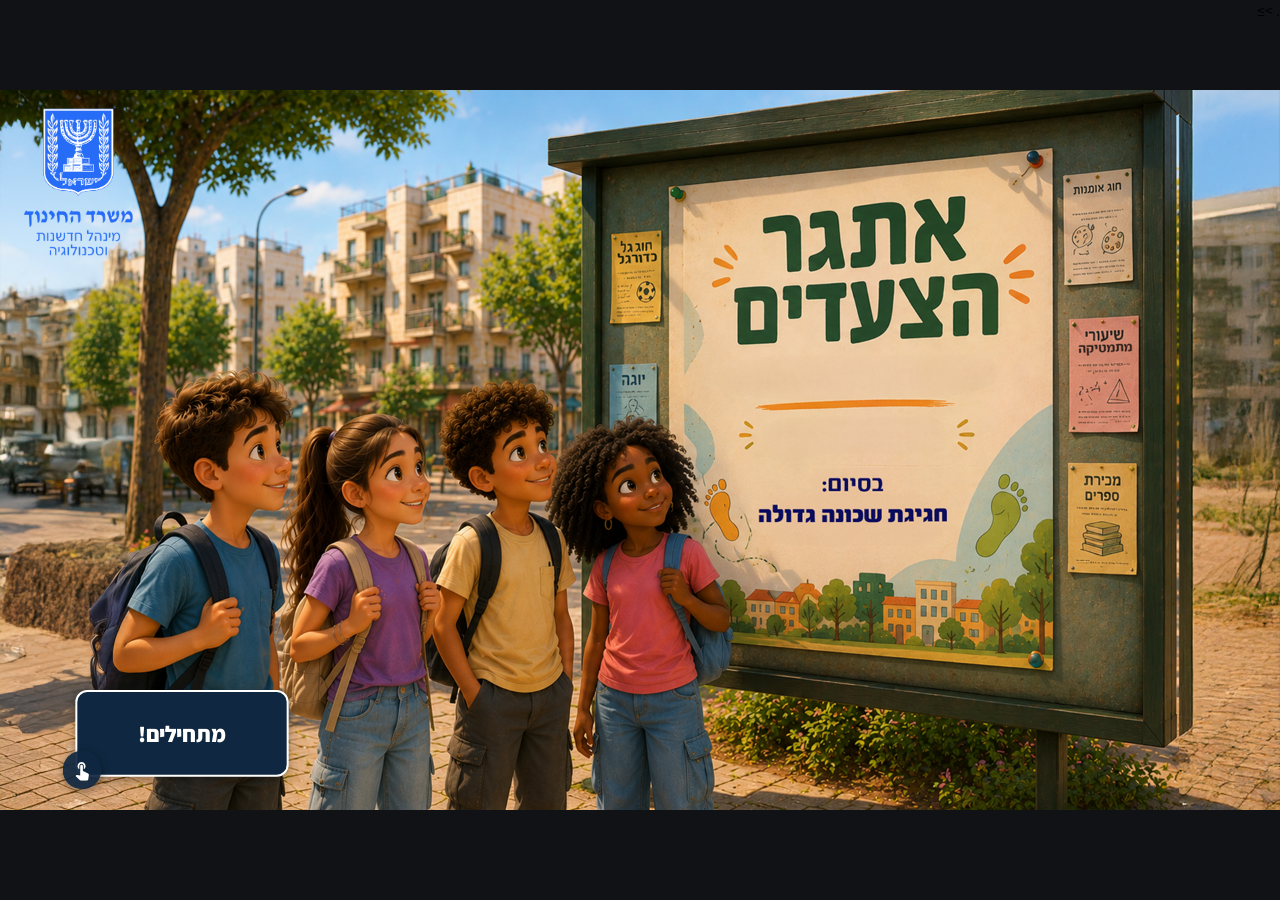
==== commit c06fdc37: "Update index.html" ====
--- a/index.html
+++ b/index.html
@@ -3,11 +3,11 @@
 <head>
 <meta charset="utf-8">
 <meta name="viewport" content="width=device-width, initial-scale=1">
-<title>צעדים ומונים — אתגר הצעדים</title>
+<title>צעדים ומונים — אתגר הצעדים</title> 
 <link rel="preconnect" href="https://fonts.gstatic.com" crossorigin>
 <link rel="stylesheet" href="https://fonts.googleapis.com/css2?family=Assistant:wght@400;600;700;800&display=swap">
-<link rel="stylesheet" href="styles.css">
-</head>
+<link rel="stylesheet" href="styles.css">.  
+</head>>≥
 <body>
 <div id="stage"><div id="app">
 <section class="screen" data-screen="1" data-kind="title" data-slug="title"><img class="art" src="assets/screens/title__03_bg.png" alt="" style="left:0px;top:0px;width:1920px;height:1080px;z-index:2"><img class="ui" src="assets/ui/logo_moe_vertical.png" alt="משרד החינוך – מינהל חדשנות וטכנולוגיה" style="left:36px;top:28px;width:163px;height:220px;z-index:10"><button class="hit start-btn" type="button" style="left:113px;top:900px;width:320px;height:130px;font-size:34px">מתחילים!</button></section>
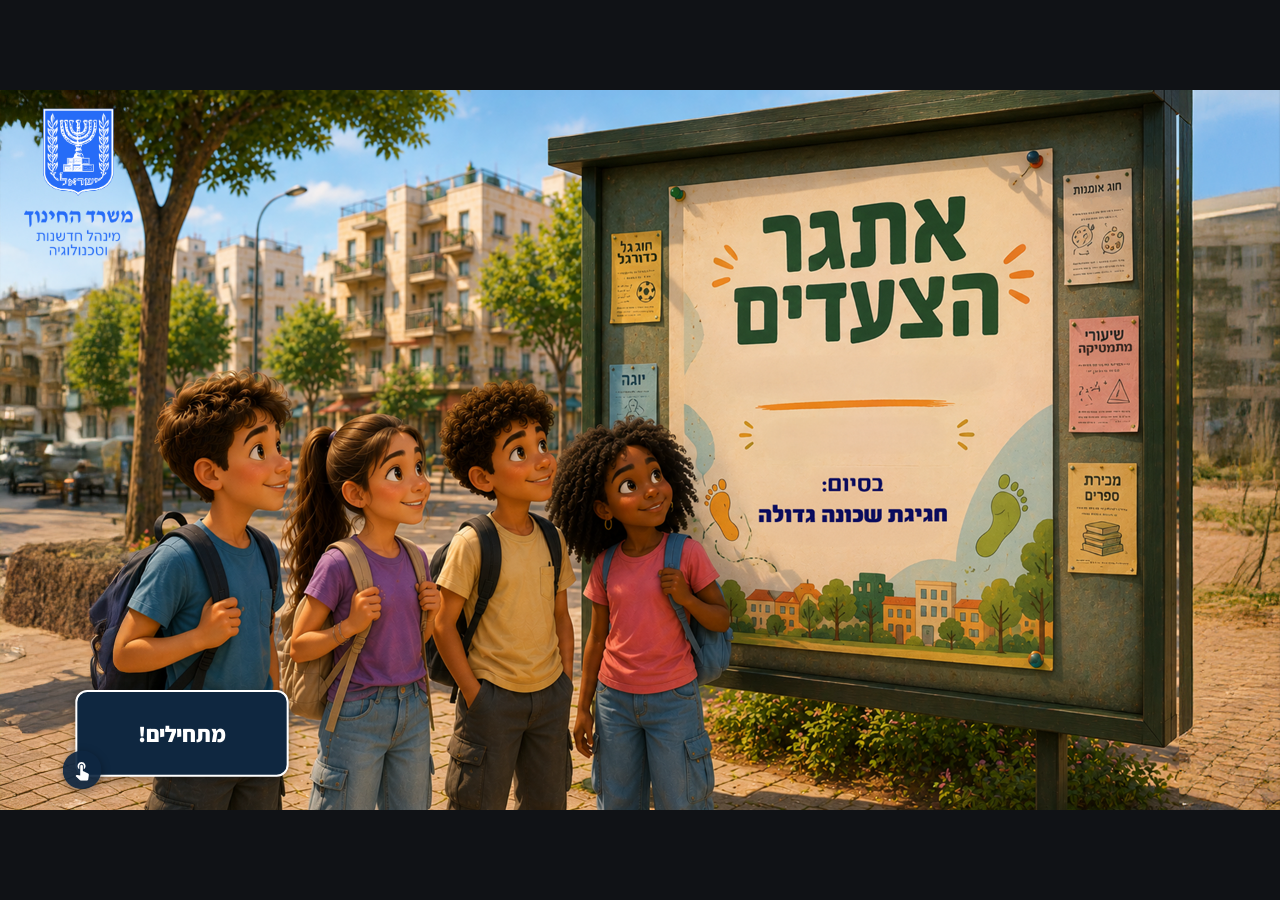
==== commit 650e0eff: "qa" ====
--- a/index.html
+++ b/index.html
@@ -3,26 +3,26 @@
 <head>
 <meta charset="utf-8">
 <meta name="viewport" content="width=device-width, initial-scale=1">
-<title>צעדים ומונים — אתגר הצעדים</title> 
+<title>צעדים ומונים — אתגר הצעדים</title>
 <link rel="preconnect" href="https://fonts.gstatic.com" crossorigin>
 <link rel="stylesheet" href="https://fonts.googleapis.com/css2?family=Assistant:wght@400;600;700;800&display=swap">
-<link rel="stylesheet" href="styles.css">.  
-</head>>≥
+<link rel="stylesheet" href="styles.css">
+</head>
 <body>
 <div id="stage"><div id="app">
 <section class="screen" data-screen="1" data-kind="title" data-slug="title"><img class="art" src="assets/screens/title__03_bg.png" alt="" style="left:0px;top:0px;width:1920px;height:1080px;z-index:2"><img class="ui" src="assets/ui/logo_moe_vertical.png" alt="משרד החינוך – מינהל חדשנות וטכנולוגיה" style="left:36px;top:28px;width:163px;height:220px;z-index:10"><button class="hit start-btn" type="button" style="left:113px;top:900px;width:320px;height:130px;font-size:34px">מתחילים!</button></section>
-<section class="screen" data-screen="2" data-kind="video" data-slug="video1"><div class="videoscreen" style="left:0px;top:0px;width:1920px;height:1080px"><video class="video-el" src="assets/video/Steps_Video1.mp4" preload="metadata" playsinline></video><button class="hit video-play" type="button" aria-label="הפעלת סרטון" style="left:790px;top:368px;width:340px;height:340px"><img class="inner" src="assets/ui/play_video_button.png" alt="" style="left:0px;top:0px;width:340px;height:340px;z-index:1"></button><div class="ribbon-bubble" style="left:870px;top:0px;width:1050px;height:166px"><img class="inner" src="assets/ui/bubble-1.png" alt="" style="left:0px;top:0px;width:1050px;height:166px;z-index:1"><div class="ribbon-text" style="right:46px;top:30px;width:958px"><p>נטע, אלון, רוני ויואב הם ארבעה חברים טובים שגרים באותה שכונה. בוקר אחד, בדרך לבית הספר, הם רואים שלט חדש ומסקרן.</p></div></div><div class="video-cap" aria-live="polite"></div><div class="vcap-src" data-clear-after="18.47" hidden><span data-t="1.33">תראו</span><span data-t="2.15">אתגר צעדים!</span><span data-t="3.65">מעניין אם מישהו יצליח לצעוד</span><span data-t="6.11">עשרת אלפים צעדים</span><span data-t="7.87">בעצם, איזה מרחק זה בכלל?</span><span data-t="10.67">זה תלוי באורך הצעד שלו</span><span data-t="12.65">בואו נגלה מה אורך הצעד</span><span data-t="15.47">של כל אחד מאיתנו</span><span data-t="16.63">נקים את מועדון הצעדים!</span></div><div class="vctrls" dir="ltr"><button class="vc-btn" type="button" data-play aria-label="נגן או השהה">▶</button><span class="vc-time" data-cur>0:00</span><input class="vc-seek" type="range" min="0" max="1000" value="0" step="1" data-seek aria-label="סרגל התקדמות"><span class="vc-time" data-dur>0:00</span><button class="vc-btn" type="button" data-mute aria-label="השתקה">🔊</button><input class="vc-vol" type="range" min="0" max="100" value="100" step="1" data-vol aria-label="עוצמת שמע"><button class="vc-btn" type="button" data-full aria-label="מסך מלא">⛶</button></div></div><button class="hit nav-fwd is-gated" type="button" aria-label="קדימה" data-gate="video" disabled style="left:21px;top:930px;width:123px;height:122px"><img class="inner" src="assets/ui/forward_button.png" alt="" style="left:0px;top:0px;width:123px;height:122px;z-index:1"></button><button class="hit nav-back" type="button" aria-label="אחורה" style="left:1777px;top:930px;width:123px;height:122px"><img class="inner" src="assets/ui/backward_button.png" alt="" style="left:0px;top:0px;width:123px;height:122px;z-index:1"></button></section>
+<section class="screen" data-screen="2" data-kind="video" data-slug="video1"><div class="videoscreen" style="left:0px;top:0px;width:1920px;height:1080px"><video class="video-el" src="assets/video/Steps_Video1.mp4" preload="metadata" playsinline></video><button class="hit video-play" type="button" aria-label="הפעלת סרטון" style="left:790px;top:368px;width:340px;height:340px"><img class="inner" src="assets/ui/play_video_button.png" alt="" style="left:0px;top:0px;width:340px;height:340px;z-index:1"></button><button class="hit video-replay hidden" type="button" aria-label="הפעלה מחדש של הסרטון" style="left:790px;top:368px;width:340px;height:340px"><img class="inner" src="assets/ui/replay_video_button.svg" alt="" style="left:0px;top:0px;width:340px;height:340px;z-index:1"></button><div class="ribbon-bubble" style="left:870px;top:0px;width:1050px;height:166px"><img class="inner" src="assets/ui/bubble-1.png" alt="" style="left:0px;top:0px;width:1050px;height:166px;z-index:1"><div class="ribbon-text" style="right:46px;top:30px;width:958px"><p>נטע, אלון, רוני ויואב הם ארבעה חברים טובים שגרים באותה שכונה. בוקר אחד, בדרך לבית הספר, הם רואים שלט חדש ומסקרן.</p></div></div><div class="video-cap" aria-live="polite"></div><div class="vcap-src" data-clear-after="18.47" hidden><span data-t="1.33">תראו</span><span data-t="2.15">אתגר צעדים!</span><span data-t="3.65">מעניין אם מישהו יצליח לצעוד</span><span data-t="6.11">עשרת אלפים צעדים</span><span data-t="7.87">בעצם, איזה מרחק זה בכלל?</span><span data-t="10.67">זה תלוי באורך הצעד שלו</span><span data-t="12.65">בואו נגלה מה אורך הצעד</span><span data-t="15.47">של כל אחד מאיתנו</span><span data-t="16.63">נקים את מועדון הצעדים!</span></div><div class="vctrls" dir="ltr"><button class="vc-btn" type="button" data-play aria-label="נגן או השהה">▶</button><span class="vc-time" data-cur>0:00</span><input class="vc-seek" type="range" min="0" max="1000" value="0" step="1" data-seek aria-label="סרגל התקדמות"><span class="vc-time" data-dur>0:00</span><button class="vc-btn vc-cc" type="button" data-cc aria-pressed="true" aria-label="הצגת כתוביות">CC</button><button class="vc-btn" type="button" data-mute aria-label="השתקה">🔊</button><input class="vc-vol" type="range" min="0" max="100" value="100" step="1" data-vol aria-label="עוצמת שמע"><button class="vc-btn" type="button" data-full aria-label="מסך מלא">⛶</button></div></div><button class="hit nav-fwd is-gated" type="button" aria-label="קדימה" data-gate="video" disabled style="left:21px;top:930px;width:123px;height:122px"><img class="inner" src="assets/ui/forward_button.png" alt="" style="left:0px;top:0px;width:123px;height:122px;z-index:1"></button><button class="hit nav-back" type="button" aria-label="אחורה" style="left:1777px;top:930px;width:123px;height:122px"><img class="inner" src="assets/ui/backward_button.png" alt="" style="left:0px;top:0px;width:123px;height:122px;z-index:1"></button></section>
 <section class="screen" data-screen="3" data-kind="story" data-slug="neta_step"><img class="art" src="assets/ui/measuring_street_bg.png" alt="" style="left:0px;top:0px;width:1920px;height:1080px;z-index:0"><div class="ribbon-bubble" style="position:absolute;inset:0;pointer-events:none"><img class="ui" src="assets/ui/bubble-2.png" alt="" style="left:664px;top:0px;width:1256px;height:229px;z-index:10"><div class="ribbon-text" style="right:46px;top:30px;width:1164px"><p>אחרי שראתה את השלט, נטע רצתה לבדוק מה אורך הצעד שלה.</p><p>נטע צעדה, ורוני הוציאה סרט מדידה, מדדה בעזרתו  את המרחק מעקב לעקב של נטע וקבעה: &quot;אורך הצעד שלך הוא בדיוק 40 ס&quot;מ!&quot;</p></div></div><button class="hit nav-fwd" type="button" aria-label="קדימה" style="left:21px;top:930px;width:123px;height:122px"><img class="inner" src="assets/ui/forward_button.png" alt="" style="left:0px;top:0px;width:123px;height:122px;z-index:1"></button><button class="hit nav-back" type="button" aria-label="אחורה" style="left:1777px;top:930px;width:123px;height:122px"><img class="inner" src="assets/ui/backward_button.png" alt="" style="left:0px;top:0px;width:123px;height:122px;z-index:1"></button></section>
 <section class="screen" data-screen="4" data-kind="input" data-slug="q1a" data-step="1" data-question="q1a" data-answer='{"kind": "number", "value": 200}' data-answer-kind="number" data-weight="0.3333" data-frame="157,120,1662,848" data-fb-pad="22" data-fb-fs-min="19" data-opt-gap="16" data-opt-fs-min="24" data-feedback-state="q1a_fb" data-feedback-slide="8"><img class="art" src="assets/ui/measuring_street_bg.png" alt="" style="left:0px;top:0px;width:1920px;height:1080px;z-index:0"><div class="art" style="position:absolute;left:0px;top:0px;width:1920px;height:1080px;z-index:1;background:rgba(26, 23, 23, 0.6)"></div><img class="ui" src="assets/ui/question_frame.png" alt="" style="left:157px;top:120px;width:1662px;height:848px;z-index:10"><div class="q-label" style="top:167px;right:170px">שאלה 1א:</div><div class="q-stem" style="top:220px;right:170px"><div>כדי להתחמם לקראת האתגר, נטע צעדה 5 צעדים שווי־אורך בקו ישר.</div><div>האורך של כל צעד הוא 40 ס&quot;מ.</div><div>מה המרחק שעברה נטע בס&quot;מ?</div><div>הקלידו את המרחק בס&quot;מ:</div></div><div class="graphic dia-q" style="left:190px;top:430px;width:950px;height:233px;z-index:11"><img src="assets/diagrams/ruler.png" alt="" style="left:0px;top:167.07px;width:950.00px;height:65.93px"><img src="assets/diagrams/Q1A_overlay.png" alt="" style="left:87.06px;top:0.00px;width:829.65px;height:222.76px"><div class="ruler-label ruler-label-seg" style="left:160.36px;top:194.02px;font-size:40.1px">40 ס&quot;מ</div><div class="ruler-label ruler-label-seg" style="left:304.40px;top:194.02px;font-size:40.1px">40 ס&quot;מ</div><div class="ruler-label ruler-label-seg" style="left:448.43px;top:194.02px;font-size:40.1px">40 ס&quot;מ</div><div class="ruler-label ruler-label-seg" style="left:592.47px;top:194.02px;font-size:40.1px">40 ס&quot;מ</div><div class="ruler-label ruler-label-seg" style="left:736.51px;top:194.02px;font-size:40.1px">40 ס&quot;מ</div></div><div class="graphic dia-ans" style="left:190px;top:430px;width:950px;height:233px;z-index:11"><img src="assets/diagrams/ruler.png" alt="" style="left:0px;top:167.07px;width:950.00px;height:65.93px"><img src="assets/diagrams/Q1A Ans_overlay.png" alt="" style="left:87.06px;top:-5.00px;width:829.65px;height:183.07px"><div class="ruler-label ruler-label-tick" style="left:88.34px;top:190.05px;font-size:40.0px">0</div><div class="ruler-label ruler-label-tick" style="left:232.38px;top:190.05px;font-size:40.0px">40</div><div class="ruler-label ruler-label-tick" style="left:376.42px;top:190.05px;font-size:40.0px">80</div><div class="ruler-label ruler-label-tick" style="left:520.45px;top:190.05px;font-size:40.0px">120</div><div class="ruler-label ruler-label-tick" style="left:664.49px;top:190.05px;font-size:40.0px">160</div><div class="ruler-label ruler-label-tick" style="left:808.52px;top:190.05px;font-size:40.0px">200</div><div class="ruler-label ruler-label-unit" style="left:41.61px;top:213.99px;font-size:30.5px">ס&quot;מ</div></div><div class="answer" style="right:186px;top:464px"><span>נטע עברה מרחק של</span><span class="slot" style="width:183px;height:70px"><img class="ui" src="assets/ui/insert_number_rectangle.png" alt=""><input class="q-input" type="text" inputmode="numeric" autocomplete="off" aria-label="נטע עברה מרחק של"><span class="pill" data-shown="200"></span></span><svg class="mark ok" viewBox="0 0 24 24" role="img" aria-label="נכון"><path d="M4 13 L10 19 L20 6" fill="none" stroke="currentColor" stroke-width="3.4" stroke-linecap="round" stroke-linejoin="round"/></svg><svg class="mark no" viewBox="0 0 24 24" role="img" aria-label="שגוי"><path d="M5 5 L19 19 M19 5 L5 19" fill="none" stroke="currentColor" stroke-width="3.4" stroke-linecap="round"/></svg><span>ס&quot;מ</span></div><button class="hit btn-check" type="button" aria-label="צדקתי" style="left:278px;top:745px;width:209px;height:137px"><img class="inner" src="assets/ui/submit_button.png" alt="" style="left:0px;top:0px;width:209px;height:137px;z-index:1"></button><div class="feedback fb-panel is-neutral" data-design-box="460,690,1000" style="left:460px;top:690px;width:1000px;min-height:217px"><div class="fb-body"><span class="fb-head"></span><p>כל צעד של נטע הוא 40 ס&quot;מ. נטע צעדה 5 צעדים. <bdi dir="ltr">5 × 40 = 200</bdi></p><p>לכן נטע עברה  200 ס&quot;מ.</p></div></div><div class="scrim" style="left:157px;top:120px;width:1662px;height:848px"></div><div class="nudge" role="status"></div><img class="ui" src="assets/ui/progress_bar_1.png" alt="" style="left:712px;top:48px;width:494px;height:53px;z-index:12"><button class="hit btn-help" type="button" data-opens="help" aria-expanded="false" aria-label="עזרה" style="left:33px;top:35px;width:140px;height:140px"><img class="inner" src="assets/ui/help_button.png" alt="" style="left:0px;top:0px;width:140px;height:140px;z-index:1"></button><div class="popup help" data-popup="help" role="dialog" aria-label="עזרה" data-help-max-h="850"><div class="ribbon-bubble help-box" style="left:128px;top:78px;max-width:680px"><div class="help-text"><p>כל הצעדים שווים באורכם.</p><p>המרחק שנטע עברה הוא סכום אורכי כל הצעדים.</p></div></div><button class="popup-close help-close" type="button" aria-label="סגירת העזרה" style="left:33px;top:35px;width:140px;height:140px"><img class="inner" src="assets/ui/close_applet_button.png" alt="" style="left:0px;top:0px;width:140px;height:140px;z-index:1"></button></div><button class="hit nav-fwd is-gated" type="button" aria-label="קדימה" data-gate="answer" disabled style="left:21px;top:930px;width:123px;height:122px"><img class="inner" src="assets/ui/forward_button.png" alt="" style="left:0px;top:0px;width:123px;height:122px;z-index:1"></button><button class="hit nav-back" type="button" aria-label="אחורה" style="left:1777px;top:930px;width:123px;height:122px"><img class="inner" src="assets/ui/backward_button.png" alt="" style="left:0px;top:0px;width:123px;height:122px;z-index:1"></button></section>
 <section class="screen" data-screen="5" data-kind="input" data-slug="q1b" data-step="1" data-question="q1b" data-answer='{"kind": "number", "value": 2}' data-answer-kind="number" data-weight="0.3333" data-frame="157,120,1662,848" data-fb-pad="22" data-fb-fs-min="19" data-opt-gap="16" data-opt-fs-min="24" data-feedback-state="q1b_fb" data-feedback-slide="10"><img class="art" src="assets/ui/measuring_street_bg.png" alt="" style="left:0px;top:0px;width:1920px;height:1080px;z-index:0"><div class="art" style="position:absolute;left:0px;top:0px;width:1920px;height:1080px;z-index:1;background:rgba(26, 23, 23, 0.6)"></div><img class="ui" src="assets/ui/question_frame.png" alt="" style="left:157px;top:120px;width:1662px;height:848px;z-index:10"><div class="q-label" style="top:167px;right:170px">שאלה 1ב:</div><div class="q-stem" style="top:220px;right:170px"><div>כדי להתחמם לקראת האתגר, נטע צעדה 5 צעדים שווי אורך בקו ישר.</div><div>כל צעד הוא 40 ס&quot;מ.</div><div>מה המרחק שעברה נטע במטר?</div><div>הקלידו את המרחק במטר:</div></div><div class="graphic" style="left:190px;top:430px;width:950px;height:233px;z-index:11"><img src="assets/diagrams/ruler.png" alt="" style="left:0px;top:167.07px;width:950.00px;height:65.93px"><img src="assets/diagrams/Q1B_overlay.png" alt="" style="left:87.06px;top:-5.00px;width:829.65px;height:183.07px"><div class="ruler-label ruler-label-tick" style="left:88.34px;top:190.05px;font-size:40.0px">0</div><div class="ruler-label ruler-label-tick" style="left:448.75px;top:190.05px;font-size:40.0px">1</div><div class="ruler-label ruler-label-tick" style="left:808.52px;top:190.05px;font-size:40.0px">2</div><div class="ruler-label ruler-label-unit" style="left:41.61px;top:213.99px;font-size:30.5px">מטר</div></div><div class="answer" style="right:186px;top:464px"><span>נטע עברה מרחק של</span><span class="slot" style="width:183px;height:70px"><img class="ui" src="assets/ui/insert_number_rectangle.png" alt=""><input class="q-input" type="text" inputmode="numeric" autocomplete="off" aria-label="נטע עברה מרחק של"><span class="pill" data-shown=""></span></span><svg class="mark ok" viewBox="0 0 24 24" role="img" aria-label="נכון"><path d="M4 13 L10 19 L20 6" fill="none" stroke="currentColor" stroke-width="3.4" stroke-linecap="round" stroke-linejoin="round"/></svg><svg class="mark no" viewBox="0 0 24 24" role="img" aria-label="שגוי"><path d="M5 5 L19 19 M19 5 L5 19" fill="none" stroke="currentColor" stroke-width="3.4" stroke-linecap="round"/></svg><span>מטר</span></div><button class="hit btn-check" type="button" aria-label="צדקתי" style="left:278px;top:745px;width:209px;height:137px"><img class="inner" src="assets/ui/submit_button.png" alt="" style="left:0px;top:0px;width:209px;height:137px;z-index:1"></button><div class="feedback fb-panel is-neutral" data-design-box="460,690,1000" style="left:460px;top:690px;width:1000px;min-height:217px"><div class="fb-body"><span class="fb-head"></span><p>כל 100 ס&quot;מ הם מטר אחד.</p><p>לכן 200 ס&quot;מ = 2 מטר.</p></div></div><div class="scrim" style="left:157px;top:120px;width:1662px;height:848px"></div><div class="nudge" role="status"></div><img class="ui" src="assets/ui/progress_bar_1.png" alt="" style="left:712px;top:48px;width:494px;height:53px;z-index:12"><button class="hit btn-help" type="button" data-opens="help" aria-expanded="false" aria-label="עזרה" style="left:33px;top:35px;width:140px;height:140px"><img class="inner" src="assets/ui/help_button.png" alt="" style="left:0px;top:0px;width:140px;height:140px;z-index:1"></button><div class="popup help" data-popup="help" role="dialog" aria-label="עזרה" data-help-max-h="850"><div class="ribbon-bubble help-box" style="left:128px;top:78px;max-width:680px"><div class="help-text"><p>במטר אחד יש 100 ס&quot;מ.</p></div></div><button class="popup-close help-close" type="button" aria-label="סגירת העזרה" style="left:33px;top:35px;width:140px;height:140px"><img class="inner" src="assets/ui/close_applet_button.png" alt="" style="left:0px;top:0px;width:140px;height:140px;z-index:1"></button></div><button class="hit nav-fwd is-gated" type="button" aria-label="קדימה" data-gate="answer" disabled style="left:21px;top:930px;width:123px;height:122px"><img class="inner" src="assets/ui/forward_button.png" alt="" style="left:0px;top:0px;width:123px;height:122px;z-index:1"></button><button class="hit nav-back" type="button" aria-label="אחורה" style="left:1777px;top:930px;width:123px;height:122px"><img class="inner" src="assets/ui/backward_button.png" alt="" style="left:0px;top:0px;width:123px;height:122px;z-index:1"></button></section>
-<section class="screen" data-screen="6" data-kind="input" data-slug="q1c" data-step="1" data-question="q1c" data-answer='{"kind": "number", "value": 30}' data-answer-kind="number" data-weight="0.3333" data-frame="157,120,1662,848" data-fb-pad="22" data-fb-fs-min="19" data-opt-gap="16" data-opt-fs-min="24" data-feedback-state="q1c_fb" data-feedback-slide="12"><img class="art" src="assets/ui/measuring_street_bg.png" alt="" style="left:0px;top:0px;width:1920px;height:1080px;z-index:0"><div class="art" style="position:absolute;left:0px;top:0px;width:1920px;height:1080px;z-index:1;background:rgba(26, 23, 23, 0.6)"></div><img class="ui" src="assets/ui/question_frame.png" alt="" style="left:157px;top:120px;width:1662px;height:848px;z-index:10"><div class="q-label" style="top:167px;right:170px">שאלה 1ג:</div><div class="q-stem" style="top:220px;right:170px"><div>נטע רוצה לצעוד 12 מטר. כמה צעדים שווי־אורך עליה לצעוד?</div><div>הקלידו את מספר הצעדים:</div></div><div class="graphic dia-q" style="left:190px;top:430px;width:950px;height:233px;z-index:11"><img src="assets/diagrams/ruler.png" alt="" style="left:0px;top:167.07px;width:950.00px;height:65.93px"><img src="assets/diagrams/Q1C_overlay.png" alt="" style="left:86.42px;top:-5.00px;width:814.93px;height:186.27px"><div class="ruler-label ruler-label-tick" style="left:88.34px;top:190.05px;font-size:40.0px">0</div><div class="ruler-label ruler-label-tick" style="left:156.20px;top:190.05px;font-size:40.0px">1</div><div class="ruler-label ruler-label-tick" style="left:224.06px;top:190.05px;font-size:40.0px">2</div><div class="ruler-label ruler-label-tick" style="left:291.91px;top:190.05px;font-size:40.0px">3</div><div class="ruler-label ruler-label-tick" style="left:899.43px;top:190.05px;font-size:40.0px">12</div><div class="ruler-label ruler-label-unit" style="left:41.61px;top:213.99px;font-size:30.5px">מטר</div></div><div class="graphic dia-ans" style="left:190px;top:340px;width:950px;height:323px;z-index:11"><img src="assets/diagrams/ruler.png" alt="" style="left:0px;top:257.12px;width:950.00px;height:65.88px"><img src="assets/diagrams/Q1C Ans_overlay.png" alt="" style="left:85.78px;top:76.23px;width:836.69px;height:193.80px"><div class="ruler-label ruler-label-tick2" style="left:88.34px;top:280.02px;font-size:40.0px">0</div><div class="ruler-label ruler-label-tick2" style="left:156.20px;top:280.02px;font-size:40.0px">1</div><div class="ruler-label ruler-label-tick2" style="left:223.42px;top:280.02px;font-size:40.0px">2</div><div class="ruler-label ruler-label-tick2" style="left:291.27px;top:280.02px;font-size:40.0px">3</div><div class="ruler-label ruler-label-tick2" style="left:358.49px;top:280.02px;font-size:40.0px">4</div><div class="ruler-label ruler-label-tick2" style="left:426.35px;top:280.02px;font-size:40.0px">5</div><div class="ruler-label ruler-label-tick2" style="left:494.20px;top:280.02px;font-size:40.0px">6</div><div class="ruler-label ruler-label-tick2" style="left:561.42px;top:280.02px;font-size:40.0px">7</div><div class="ruler-label ruler-label-tick2" style="left:629.28px;top:280.02px;font-size:40.0px">8</div><div class="ruler-label ruler-label-tick2" style="left:696.50px;top:280.02px;font-size:40.0px">9</div><div class="ruler-label ruler-label-tick2" style="left:764.35px;top:280.02px;font-size:40.0px">10</div><div class="ruler-label ruler-label-tick2" style="left:831.57px;top:280.02px;font-size:40.0px">11</div><div class="ruler-label ruler-label-tick2" style="left:899.43px;top:280.02px;font-size:40.0px">12</div><div class="ruler-label ruler-label-unit2" style="left:41.61px;top:304.84px;font-size:28.5px">מטר</div><div class="ruler-label ruler-label-box" style="left:157.48px;top:103.36px;font-size:32.0px">5 צעדים</div><div class="ruler-label ruler-label-box" style="left:291.91px;top:103.36px;font-size:32.0px">5 צעדים</div><div class="ruler-label ruler-label-box" style="left:426.99px;top:103.36px;font-size:32.0px">5 צעדים</div><div class="ruler-label ruler-label-box" style="left:561.42px;top:103.36px;font-size:32.0px">5 צעדים</div><div class="ruler-label ruler-label-box" style="left:696.50px;top:103.36px;font-size:32.0px">5 צעדים</div><div class="ruler-label ruler-label-box" style="left:830.93px;top:103.36px;font-size:32.0px">5 צעדים</div></div><div class="answer" style="right:186px;top:320px"><span>על נטע לצעוד</span><span class="slot" style="width:183px;height:70px"><img class="ui" src="assets/ui/insert_number_rectangle.png" alt=""><input class="q-input" type="text" inputmode="numeric" autocomplete="off" aria-label="על נטע לצעוד"><span class="pill" data-shown="30"></span></span><svg class="mark ok" viewBox="0 0 24 24" role="img" aria-label="נכון"><path d="M4 13 L10 19 L20 6" fill="none" stroke="currentColor" stroke-width="3.4" stroke-linecap="round" stroke-linejoin="round"/></svg><svg class="mark no" viewBox="0 0 24 24" role="img" aria-label="שגוי"><path d="M5 5 L19 19 M19 5 L5 19" fill="none" stroke="currentColor" stroke-width="3.4" stroke-linecap="round"/></svg><span>צעדים כדי לעבור 12 מטר</span></div><button class="hit btn-check" type="button" aria-label="צדקתי" style="left:278px;top:745px;width:209px;height:137px"><img class="inner" src="assets/ui/submit_button.png" alt="" style="left:0px;top:0px;width:209px;height:137px;z-index:1"></button><div class="feedback fb-panel is-neutral" data-design-box="230,679,1500" style="left:230px;top:679px;width:1500px;min-height:220px"><div class="fb-body"><span class="fb-head"></span><p>דרך פתרון אפשרית היא: האורך של כל צעד הוא 40 ס&quot;מ, ולכן ב־5 צעדים נטע עוברת 200 ס&quot;מ, שהם 2 מטר.</p><p> 12 מטר הם  6 פעמים  2 מטר, לכן מכפילים את מספר הצעדים שיש ב־2 מטר ב־6.</p><p><bdi dir="ltr">6 × 5 = 30</bdi></p></div></div><div class="scrim" style="left:157px;top:120px;width:1662px;height:848px"></div><div class="nudge" role="status"></div><img class="ui" src="assets/ui/progress_bar_1.png" alt="" style="left:712px;top:48px;width:494px;height:53px;z-index:12"><button class="hit btn-help" type="button" data-opens="help" aria-expanded="false" aria-label="עזרה" style="left:33px;top:35px;width:140px;height:140px"><img class="inner" src="assets/ui/help_button.png" alt="" style="left:0px;top:0px;width:140px;height:140px;z-index:1"></button><div class="popup help" data-popup="help" role="dialog" aria-label="עזרה" data-help-max-h="850"><div class="ribbon-bubble help-box" style="left:128px;top:78px;max-width:680px"><div class="help-text"><p>נטע עוברת 2 מטר ב-5 צעדים. איך ניתן להיעזר בנתון זה כדי לגלות כמה צעדים נטע תצעד לאורך 12 מטר?</p></div></div><button class="popup-close help-close" type="button" aria-label="סגירת העזרה" style="left:33px;top:35px;width:140px;height:140px"><img class="inner" src="assets/ui/close_applet_button.png" alt="" style="left:0px;top:0px;width:140px;height:140px;z-index:1"></button></div><button class="hit nav-fwd is-gated" type="button" aria-label="קדימה" data-gate="answer" disabled style="left:21px;top:930px;width:123px;height:122px"><img class="inner" src="assets/ui/forward_button.png" alt="" style="left:0px;top:0px;width:123px;height:122px;z-index:1"></button><button class="hit nav-back" type="button" aria-label="אחורה" style="left:1777px;top:930px;width:123px;height:122px"><img class="inner" src="assets/ui/backward_button.png" alt="" style="left:0px;top:0px;width:123px;height:122px;z-index:1"></button></section>
-<section class="screen" data-screen="7" data-kind="choice" data-slug="q2a" data-step="2" data-submit-follows="1" data-submit-left="1300" data-question="q2a" data-answer='{"kind": "single", "value": 1}' data-answer-kind="single" data-weight="0.5" data-frame="157,120,1662,848" data-fb-pad="22" data-fb-fs-min="19" data-opt-gap="16" data-opt-fs-min="24" data-feedback-state="q2a_fb" data-feedback-slide="14"><img class="art" src="assets/ui/measuring_street_bg.png" alt="" style="left:0px;top:0px;width:1920px;height:1080px;z-index:0"><div class="art" style="position:absolute;left:0px;top:0px;width:1920px;height:1080px;z-index:1;background:rgba(26, 23, 23, 0.6)"></div><img class="ui" src="assets/ui/question_frame.png" alt="" style="left:157px;top:120px;width:1662px;height:848px;z-index:10"><div class="q-label" style="top:167px;right:170px">שאלה 2א:</div><div class="q-stem wrap" style="top:220px;right:170px;width:715px"><div>אחרי החימום נטע המשיכה לצעוד. היא ספרה 150 צעדים שווי־אורך ועצרה. האם היא עברה יותר או פחות מ־35 מטר?</div><div>בחרו את התשובה הנכונה:</div></div><div class="applet-inline" style="left:200px;top:195px;width:793px;height:620px"><iframe src="applets/step-ruler.html" title="סרגל הצעדים"></iframe></div><label class="opt" data-index="1" style="top:329px;right:168px"><input type="radio" name="opt-q2a" data-index="1"><span class="dot"><img src="assets/ui/radio_buttons.png" alt=""><span class="fill"></span><svg class="mark ok" viewBox="0 0 24 24" aria-hidden="true"><path d="M4 13 L10 19 L20 6" fill="none" stroke="currentColor" stroke-width="3.4" stroke-linecap="round" stroke-linejoin="round"/></svg><svg class="mark no" viewBox="0 0 24 24" aria-hidden="true"><path d="M5 5 L19 19 M19 5 L5 19" fill="none" stroke="currentColor" stroke-width="3.4" stroke-linecap="round"/></svg></span><span class="txt">נטע עברה יותר מ־35 מטר</span></label><label class="opt" data-index="2" style="top:380px;right:168px"><input type="radio" name="opt-q2a" data-index="2"><span class="dot"><img src="assets/ui/radio_buttons.png" alt=""><span class="fill"></span><svg class="mark ok" viewBox="0 0 24 24" aria-hidden="true"><path d="M4 13 L10 19 L20 6" fill="none" stroke="currentColor" stroke-width="3.4" stroke-linecap="round" stroke-linejoin="round"/></svg><svg class="mark no" viewBox="0 0 24 24" aria-hidden="true"><path d="M5 5 L19 19 M19 5 L5 19" fill="none" stroke="currentColor" stroke-width="3.4" stroke-linecap="round"/></svg></span><span class="txt">נטע עברה פחות מ־35 מטר</span></label><button class="hit btn-check" type="button" aria-label="צדקתי" style="left:278px;top:745px;width:209px;height:137px"><img class="inner" src="assets/ui/submit_button.png" alt="" style="left:0px;top:0px;width:209px;height:137px;z-index:1"></button><div class="feedback fb-panel is-neutral" data-design-box="1050,562,700" style="left:1050px;top:562px;width:700px;min-height:220px"><div class="fb-body"><span class="fb-head"></span><p>נטע עברה יותר מ־35 מטר.</p></div></div><div class="scrim" style="left:157px;top:120px;width:1662px;height:848px"></div><div class="nudge" role="status"></div><img class="ui" src="assets/ui/progress_bar_2.png" alt="" style="left:712px;top:48px;width:494px;height:53px;z-index:12"><button class="hit btn-help" type="button" data-opens="help" aria-expanded="false" aria-label="עזרה" style="left:33px;top:35px;width:140px;height:140px"><img class="inner" src="assets/ui/help_button.png" alt="" style="left:0px;top:0px;width:140px;height:140px;z-index:1"></button><div class="popup help" data-popup="help" role="dialog" aria-label="עזרה" data-help-max-h="850"><div class="ribbon-bubble help-box" style="left:128px;top:78px;max-width:680px"><div class="help-text"><p>מצאו קודם איזה מרחק עברה נטע במטר (אפשר להיעזר בסרגל הצעדים), ואז השוו ל־35 מטר</p></div></div><button class="popup-close help-close" type="button" aria-label="סגירת העזרה" style="left:33px;top:35px;width:140px;height:140px"><img class="inner" src="assets/ui/close_applet_button.png" alt="" style="left:0px;top:0px;width:140px;height:140px;z-index:1"></button></div><button class="hit nav-fwd is-gated" type="button" aria-label="קדימה" data-gate="answer" disabled style="left:21px;top:930px;width:123px;height:122px"><img class="inner" src="assets/ui/forward_button.png" alt="" style="left:0px;top:0px;width:123px;height:122px;z-index:1"></button><button class="hit nav-back" type="button" aria-label="אחורה" style="left:1777px;top:930px;width:123px;height:122px"><img class="inner" src="assets/ui/backward_button.png" alt="" style="left:0px;top:0px;width:123px;height:122px;z-index:1"></button></section>
-<section class="screen" data-screen="8" data-kind="choice" data-slug="q2b" data-step="2" data-submit-follows="1" data-submit-top="810" data-submit-left="1300" data-question="q2b" data-answer='{"kind": "multi", "value": [1, 4]}' data-answer-kind="multi" data-weight="0.5" data-frame="157,120,1662,848" data-fb-pad="22" data-fb-fs-min="19" data-opt-gap="16" data-opt-fs-min="24" data-feedback-state="q2b_fb" data-feedback-slide="16"><img class="art" src="assets/ui/measuring_street_bg.png" alt="" style="left:0px;top:0px;width:1920px;height:1080px;z-index:0"><div class="art" style="position:absolute;left:0px;top:0px;width:1920px;height:1080px;z-index:1;background:rgba(26, 23, 23, 0.6)"></div><img class="ui" src="assets/ui/question_frame.png" alt="" style="left:157px;top:120px;width:1662px;height:848px;z-index:10"><div class="q-label" style="top:167px;right:170px">שאלה 2ב:</div><div class="q-stem wrap" style="top:220px;right:170px;width:715px"><div>בחרו נימוקים נכונים שתומכים בכך שנטע עברה יותר מ־35 מטר:</div></div><div class="applet-inline" style="left:200px;top:195px;width:793px;height:620px"><iframe src="applets/step-ruler.html" title="סרגל הצעדים"></iframe></div><label class="opt wrap" data-index="1" style="top:329px;right:168px;width:715px"><input type="checkbox" name="opt-q2b" data-index="1"><span class="dot"><img src="assets/ui/radio_buttons.png" alt=""><span class="fill"></span><svg class="mark ok" viewBox="0 0 24 24" aria-hidden="true"><path d="M4 13 L10 19 L20 6" fill="none" stroke="currentColor" stroke-width="3.4" stroke-linecap="round" stroke-linejoin="round"/></svg><svg class="mark no" viewBox="0 0 24 24" aria-hidden="true"><path d="M5 5 L19 19 M19 5 L5 19" fill="none" stroke="currentColor" stroke-width="3.4" stroke-linecap="round"/></svg></span><span class="txt">כל 10 צעדים הם 4 מטר. יש 150 צעדים, ולכן המרחק שנטע עברה במטרים הוא <bdi dir="ltr">15 × 4 = 60</bdi> . נטע עברה 60 מטר.</span></label><label class="opt wrap" data-index="2" style="top:380px;right:168px;width:715px"><input type="checkbox" name="opt-q2b" data-index="2"><span class="dot"><img src="assets/ui/radio_buttons.png" alt=""><span class="fill"></span><svg class="mark ok" viewBox="0 0 24 24" aria-hidden="true"><path d="M4 13 L10 19 L20 6" fill="none" stroke="currentColor" stroke-width="3.4" stroke-linecap="round" stroke-linejoin="round"/></svg><svg class="mark no" viewBox="0 0 24 24" aria-hidden="true"><path d="M5 5 L19 19 M19 5 L5 19" fill="none" stroke="currentColor" stroke-width="3.4" stroke-linecap="round"/></svg></span><span class="txt">כל 5 צעדים הם 2 מטר. <bdi dir="ltr">150 × 2 = 300</bdi> , ולכן נטע עברה 300 מטר.</span></label><label class="opt wrap" data-index="3" style="top:431px;right:168px;width:715px"><input type="checkbox" name="opt-q2b" data-index="3"><span class="dot"><img src="assets/ui/radio_buttons.png" alt=""><span class="fill"></span><svg class="mark ok" viewBox="0 0 24 24" aria-hidden="true"><path d="M4 13 L10 19 L20 6" fill="none" stroke="currentColor" stroke-width="3.4" stroke-linecap="round" stroke-linejoin="round"/></svg><svg class="mark no" viewBox="0 0 24 24" aria-hidden="true"><path d="M5 5 L19 19 M19 5 L5 19" fill="none" stroke="currentColor" stroke-width="3.4" stroke-linecap="round"/></svg></span><span class="txt"><div>המרחק בס&quot;מ שנטע עברה הוא:</div><div><bdi dir="ltr">40 x 150 = 6,000</bdi> , ולכן נטע עברה 600 מטר.</div></span></label><label class="opt wrap" data-index="4" style="top:482px;right:168px;width:715px"><input type="checkbox" name="opt-q2b" data-index="4"><span class="dot"><img src="assets/ui/radio_buttons.png" alt=""><span class="fill"></span><svg class="mark ok" viewBox="0 0 24 24" aria-hidden="true"><path d="M4 13 L10 19 L20 6" fill="none" stroke="currentColor" stroke-width="3.4" stroke-linecap="round" stroke-linejoin="round"/></svg><svg class="mark no" viewBox="0 0 24 24" aria-hidden="true"><path d="M5 5 L19 19 M19 5 L5 19" fill="none" stroke="currentColor" stroke-width="3.4" stroke-linecap="round"/></svg></span><span class="txt">100 צעדים הם 4,000 ס&quot;מ, שהם 40 מטר, ולכן 150 צעדים הם יותר מ־35 מטר.</span></label><button class="hit btn-check" type="button" aria-label="צדקתי" style="left:278px;top:745px;width:209px;height:137px"><img class="inner" src="assets/ui/submit_button.png" alt="" style="left:0px;top:0px;width:209px;height:137px;z-index:1"></button><div class="feedback fb-panel is-neutral" data-design-box="200,295,820" style="left:200px;top:295px;width:820px;min-height:650px"><div class="fb-body"><span class="fb-head"></span><p>כל 10 צעדים הם 4 מטר, וב-150 צעדים יש 15 פעמים 4 מטר, שהם 60 מטר, כלומר יותר מ-35 מטר.</p><p>הנימוק השני שגוי משום שאמנם כל 5 צעדים הם 2 מטר, אבל 150 צעדים הם 30 פעמים 5 ולא <bdi dir="ltr">2 x 150</bdi> .</p><p>בנימוק השלישי החישוב <bdi dir="ltr">150 × 40 = 6,000</bdi> ס&quot;מ נכון, אבל ההמרה מס&quot;מ למטר שגויה.</p><p>בנימוק הרביעי אין צורך לחשב את כל הדרך שעברה נטע, אפשר לראות שכבר אחרי 100 צעדים היא עברה 40 מטר.</p></div></div><div class="scrim" style="left:157px;top:120px;width:1662px;height:848px"></div><div class="nudge" role="status"></div><img class="ui" src="assets/ui/progress_bar_2.png" alt="" style="left:712px;top:48px;width:494px;height:53px;z-index:12"><button class="hit btn-help" type="button" data-opens="help" aria-expanded="false" aria-label="עזרה" style="left:33px;top:35px;width:140px;height:140px"><img class="inner" src="assets/ui/help_button.png" alt="" style="left:0px;top:0px;width:140px;height:140px;z-index:1"></button><div class="popup help" data-popup="help" role="dialog" aria-label="עזרה" data-help-max-h="850"><div class="ribbon-bubble help-box" style="left:128px;top:78px;max-width:680px"><div class="help-text"><p>בכל נימוק בדקו שני דברים: האם החישוב נכון, והאם ההמרה מס&quot;מ למטרים נכונה.</p></div></div><button class="popup-close help-close" type="button" aria-label="סגירת העזרה" style="left:33px;top:35px;width:140px;height:140px"><img class="inner" src="assets/ui/close_applet_button.png" alt="" style="left:0px;top:0px;width:140px;height:140px;z-index:1"></button></div><button class="hit nav-fwd is-gated" type="button" aria-label="קדימה" data-gate="answer" disabled style="left:21px;top:930px;width:123px;height:122px"><img class="inner" src="assets/ui/forward_button.png" alt="" style="left:0px;top:0px;width:123px;height:122px;z-index:1"></button><button class="hit nav-back" type="button" aria-label="אחורה" style="left:1777px;top:930px;width:123px;height:122px"><img class="inner" src="assets/ui/backward_button.png" alt="" style="left:0px;top:0px;width:123px;height:122px;z-index:1"></button></section>
-<section class="screen" data-screen="9" data-kind="video" data-slug="video_alon"><div class="videoscreen" style="left:0px;top:0px;width:1920px;height:1080px"><video class="video-el" src="assets/video/Steps_Video2.mp4" preload="metadata" playsinline></video><button class="hit video-play" type="button" aria-label="הפעלת סרטון" style="left:790px;top:368px;width:340px;height:340px"><img class="inner" src="assets/ui/play_video_button.png" alt="" style="left:0px;top:0px;width:340px;height:340px;z-index:1"></button><div class="ribbon-bubble" style="left:994px;top:0px;width:926px;height:161px"><img class="inner" src="assets/ui/bubble-13.png" alt="" style="left:0px;top:0px;width:926px;height:161px;z-index:1"><div class="ribbon-text" style="right:46px;top:30px;width:834px"><p>למחרת בבוקר אלון הגיע למפגש מתנשף ומאושר, מנופף בידו.</p></div></div><div class="video-cap" aria-live="polite"></div><div class="vcap-src" data-clear-after="9.22" hidden><span data-t="0.0">חברים, אתמול צעדתי בדיוק עשרת אלפים צעדים,</span><span data-t="3.54">אני יודע שאורך הצעד שלי הוא שישים סנטימטרים,</span><span data-t="7.06">אתם יודעים איזה מרחק עברתי?</span></div><div class="vctrls" dir="ltr"><button class="vc-btn" type="button" data-play aria-label="נגן או השהה">▶</button><span class="vc-time" data-cur>0:00</span><input class="vc-seek" type="range" min="0" max="1000" value="0" step="1" data-seek aria-label="סרגל התקדמות"><span class="vc-time" data-dur>0:00</span><button class="vc-btn" type="button" data-mute aria-label="השתקה">🔊</button><input class="vc-vol" type="range" min="0" max="100" value="100" step="1" data-vol aria-label="עוצמת שמע"><button class="vc-btn" type="button" data-full aria-label="מסך מלא">⛶</button></div></div><button class="hit nav-fwd is-gated" type="button" aria-label="קדימה" data-gate="video" disabled style="left:21px;top:930px;width:123px;height:122px"><img class="inner" src="assets/ui/forward_button.png" alt="" style="left:0px;top:0px;width:123px;height:122px;z-index:1"></button><button class="hit nav-back" type="button" aria-label="אחורה" style="left:1777px;top:930px;width:123px;height:122px"><img class="inner" src="assets/ui/backward_button.png" alt="" style="left:0px;top:0px;width:123px;height:122px;z-index:1"></button></section>
+<section class="screen" data-screen="6" data-kind="input" data-slug="q1c" data-step="1" data-question="q1c" data-answer='{"kind": "number", "value": 30}' data-answer-kind="number" data-weight="0.3333" data-frame="157,120,1662,848" data-fb-pad="22" data-fb-fs-min="35" data-opt-gap="16" data-opt-fs-min="24" data-feedback-state="q1c_fb" data-feedback-slide="12"><img class="art" src="assets/ui/measuring_street_bg.png" alt="" style="left:0px;top:0px;width:1920px;height:1080px;z-index:0"><div class="art" style="position:absolute;left:0px;top:0px;width:1920px;height:1080px;z-index:1;background:rgba(26, 23, 23, 0.6)"></div><img class="ui" src="assets/ui/question_frame.png" alt="" style="left:157px;top:120px;width:1662px;height:848px;z-index:10"><div class="q-label" style="top:167px;right:170px">שאלה 1ג:</div><div class="q-stem" style="top:220px;right:170px"><div>נטע רוצה לצעוד 12 מטר. כמה צעדים שווי־אורך עליה לצעוד?</div><div>הקלידו את מספר הצעדים:</div></div><div class="graphic dia-q" style="left:442px;top:430px;width:950px;height:233px;z-index:11;transform:scale(1.15);transform-origin:0 0"><img src="assets/diagrams/ruler.png" alt="" style="left:0px;top:167.07px;width:950.00px;height:65.93px"><img src="assets/diagrams/Q1C_overlay.png" alt="" style="left:86.42px;top:-5.00px;width:814.93px;height:186.27px"><div class="ruler-label ruler-label-tick" style="left:88.34px;top:190.05px;font-size:40.0px">0</div><div class="ruler-label ruler-label-tick" style="left:156.20px;top:190.05px;font-size:40.0px">1</div><div class="ruler-label ruler-label-tick" style="left:224.06px;top:190.05px;font-size:40.0px">2</div><div class="ruler-label ruler-label-tick" style="left:291.91px;top:190.05px;font-size:40.0px">3</div><div class="ruler-label ruler-label-tick" style="left:899.43px;top:190.05px;font-size:40.0px">12</div><div class="ruler-label ruler-label-unit" style="left:41.61px;top:213.99px;font-size:30.5px">מטר</div></div><div class="graphic dia-ans" style="left:442px;top:340px;width:950px;height:323px;z-index:11;transform:scale(1.15);transform-origin:0 0"><img src="assets/diagrams/ruler.png" alt="" style="left:0px;top:257.12px;width:950.00px;height:65.88px"><img src="assets/diagrams/Q1C Ans_overlay.png" alt="" style="left:85.78px;top:76.23px;width:836.69px;height:193.80px"><div class="ruler-label ruler-label-tick2" style="left:88.34px;top:280.02px;font-size:40.0px">0</div><div class="ruler-label ruler-label-tick2" style="left:156.20px;top:280.02px;font-size:40.0px">1</div><div class="ruler-label ruler-label-tick2" style="left:223.42px;top:280.02px;font-size:40.0px">2</div><div class="ruler-label ruler-label-tick2" style="left:291.27px;top:280.02px;font-size:40.0px">3</div><div class="ruler-label ruler-label-tick2" style="left:358.49px;top:280.02px;font-size:40.0px">4</div><div class="ruler-label ruler-label-tick2" style="left:426.35px;top:280.02px;font-size:40.0px">5</div><div class="ruler-label ruler-label-tick2" style="left:494.20px;top:280.02px;font-size:40.0px">6</div><div class="ruler-label ruler-label-tick2" style="left:561.42px;top:280.02px;font-size:40.0px">7</div><div class="ruler-label ruler-label-tick2" style="left:629.28px;top:280.02px;font-size:40.0px">8</div><div class="ruler-label ruler-label-tick2" style="left:696.50px;top:280.02px;font-size:40.0px">9</div><div class="ruler-label ruler-label-tick2" style="left:764.35px;top:280.02px;font-size:40.0px">10</div><div class="ruler-label ruler-label-tick2" style="left:831.57px;top:280.02px;font-size:40.0px">11</div><div class="ruler-label ruler-label-tick2" style="left:899.43px;top:280.02px;font-size:40.0px">12</div><div class="ruler-label ruler-label-unit2" style="left:41.61px;top:304.84px;font-size:28.5px">מטר</div><div class="ruler-label ruler-label-box" style="left:157.48px;top:103.36px;font-size:32.0px">5 צעדים</div><div class="ruler-label ruler-label-box" style="left:291.91px;top:103.36px;font-size:32.0px">5 צעדים</div><div class="ruler-label ruler-label-box" style="left:426.99px;top:103.36px;font-size:32.0px">5 צעדים</div><div class="ruler-label ruler-label-box" style="left:561.42px;top:103.36px;font-size:32.0px">5 צעדים</div><div class="ruler-label ruler-label-box" style="left:696.50px;top:103.36px;font-size:32.0px">5 צעדים</div><div class="ruler-label ruler-label-box" style="left:830.93px;top:103.36px;font-size:32.0px">5 צעדים</div></div><div class="answer" style="right:186px;top:320px"><span>על נטע לצעוד</span><span class="slot" style="width:183px;height:70px"><img class="ui" src="assets/ui/insert_number_rectangle.png" alt=""><input class="q-input" type="text" inputmode="numeric" autocomplete="off" aria-label="על נטע לצעוד"><span class="pill" data-shown="30"></span></span><svg class="mark ok" viewBox="0 0 24 24" role="img" aria-label="נכון"><path d="M4 13 L10 19 L20 6" fill="none" stroke="currentColor" stroke-width="3.4" stroke-linecap="round" stroke-linejoin="round"/></svg><svg class="mark no" viewBox="0 0 24 24" role="img" aria-label="שגוי"><path d="M5 5 L19 19 M19 5 L5 19" fill="none" stroke="currentColor" stroke-width="3.4" stroke-linecap="round"/></svg><span>צעדים כדי לעבור 12 מטר</span></div><button class="hit btn-check" type="button" aria-label="צדקתי" style="left:278px;top:780px;width:209px;height:137px"><img class="inner" src="assets/ui/submit_button.png" alt="" style="left:0px;top:0px;width:209px;height:137px;z-index:1"></button><div class="feedback fb-panel is-neutral" data-design-box="179,718,1618" style="left:179px;top:718px;width:1618px;min-height:220px"><div class="fb-body"><span class="fb-head"></span><p>דרך פתרון אפשרית: האורך של כל צעד הוא 40 ס&quot;מ, ולכן ב־5 צעדים נטע עוברת 200 ס&quot;מ, שהם 2 מטר.</p><p> 12 מטר הם  6 פעמים  2 מטר, לכן מכפילים את מספר הצעדים שיש ב־2 מטר ב־6. <bdi dir="ltr">6 × 5 = 30</bdi></p></div></div><div class="scrim" style="left:157px;top:120px;width:1662px;height:848px"></div><div class="nudge" role="status"></div><img class="ui" src="assets/ui/progress_bar_1.png" alt="" style="left:712px;top:48px;width:494px;height:53px;z-index:12"><button class="hit btn-help" type="button" data-opens="help" aria-expanded="false" aria-label="עזרה" style="left:33px;top:35px;width:140px;height:140px"><img class="inner" src="assets/ui/help_button.png" alt="" style="left:0px;top:0px;width:140px;height:140px;z-index:1"></button><div class="popup help" data-popup="help" role="dialog" aria-label="עזרה" data-help-max-h="850"><div class="ribbon-bubble help-box" style="left:128px;top:78px;max-width:680px"><div class="help-text"><p>נטע עוברת 2 מטר ב-5 צעדים. איך ניתן להיעזר בנתון זה כדי לגלות כמה צעדים נטע תצעד לאורך 12 מטר?</p></div></div><button class="popup-close help-close" type="button" aria-label="סגירת העזרה" style="left:33px;top:35px;width:140px;height:140px"><img class="inner" src="assets/ui/close_applet_button.png" alt="" style="left:0px;top:0px;width:140px;height:140px;z-index:1"></button></div><button class="hit nav-fwd is-gated" type="button" aria-label="קדימה" data-gate="answer" disabled style="left:21px;top:930px;width:123px;height:122px"><img class="inner" src="assets/ui/forward_button.png" alt="" style="left:0px;top:0px;width:123px;height:122px;z-index:1"></button><button class="hit nav-back" type="button" aria-label="אחורה" style="left:1777px;top:930px;width:123px;height:122px"><img class="inner" src="assets/ui/backward_button.png" alt="" style="left:0px;top:0px;width:123px;height:122px;z-index:1"></button></section>
+<section class="screen" data-screen="7" data-kind="choice" data-slug="q2a" data-step="2" data-submit-follows="1" data-submit-left="1300" data-question="q2a" data-answer='{"kind": "single", "value": 1}' data-answer-kind="single" data-weight="0.5" data-frame="157,120,1662,848" data-fb-pad="22" data-fb-fs-min="19" data-opt-gap="16" data-opt-fs-min="24" data-feedback-state="q2a_fb" data-feedback-slide="14"><img class="art" src="assets/ui/measuring_street_bg.png" alt="" style="left:0px;top:0px;width:1920px;height:1080px;z-index:0"><div class="art" style="position:absolute;left:0px;top:0px;width:1920px;height:1080px;z-index:1;background:rgba(26, 23, 23, 0.6)"></div><img class="ui" src="assets/ui/question_frame.png" alt="" style="left:157px;top:120px;width:1662px;height:848px;z-index:10"><div class="q-label" style="top:167px;right:170px">שאלה 2א:</div><div class="q-stem wrap" style="top:220px;right:170px;width:715px"><div>אחרי החימום נטע המשיכה לצעוד. היא מנתה 150 צעדים שווי־אורך ועצרה. האם היא עברה יותר או פחות מ־35 מטר?</div><div>בחרו את התשובה הנכונה:</div></div><div class="applet-inline" style="left:200px;top:195px;width:793px;height:720px"><iframe src="applets/step-ruler.html" title="סרגל הצעדים"></iframe></div><button class="hit btn-ruler" type="button" data-opens="ruler" aria-expanded="false" aria-label="הגדלת סרגל הצעדים" style="left:208px;top:203px;width:70px;height:61px;z-index:16"><img class="inner" src="assets/ui/zoom_in_button.png" alt="" style="left:0px;top:0px;width:70px;height:61px;z-index:1"></button><div class="popup ruler" data-popup="ruler" role="dialog" aria-label="סרגל הצעדים" style="left:310px;top:100px;width:1300px;height:820px;right:auto;bottom:auto"><iframe data-src="applets/step-ruler.html" title="סרגל הצעדים" loading="lazy"></iframe><button class="popup-close" type="button" aria-label="סגירה" style="left:12px;top:12px;width:60px;height:60px"><img class="inner" src="assets/ui/close_applet_button.png" alt="" style="left:0px;top:0px;width:60px;height:60px;z-index:1"></button></div><label class="opt" data-index="1" style="top:329px;right:168px"><input type="radio" name="opt-q2a" data-index="1"><span class="dot"><img src="assets/ui/radio_buttons.png" alt=""><span class="fill"></span><svg class="mark ok" viewBox="0 0 24 24" aria-hidden="true"><path d="M4 13 L10 19 L20 6" fill="none" stroke="currentColor" stroke-width="3.4" stroke-linecap="round" stroke-linejoin="round"/></svg><svg class="mark no" viewBox="0 0 24 24" aria-hidden="true"><path d="M5 5 L19 19 M19 5 L5 19" fill="none" stroke="currentColor" stroke-width="3.4" stroke-linecap="round"/></svg></span><span class="txt">נטע עברה יותר מ־35 מטר</span></label><label class="opt" data-index="2" style="top:380px;right:168px"><input type="radio" name="opt-q2a" data-index="2"><span class="dot"><img src="assets/ui/radio_buttons.png" alt=""><span class="fill"></span><svg class="mark ok" viewBox="0 0 24 24" aria-hidden="true"><path d="M4 13 L10 19 L20 6" fill="none" stroke="currentColor" stroke-width="3.4" stroke-linecap="round" stroke-linejoin="round"/></svg><svg class="mark no" viewBox="0 0 24 24" aria-hidden="true"><path d="M5 5 L19 19 M19 5 L5 19" fill="none" stroke="currentColor" stroke-width="3.4" stroke-linecap="round"/></svg></span><span class="txt">נטע עברה פחות מ־35 מטר</span></label><button class="hit btn-check" type="button" aria-label="צדקתי" style="left:278px;top:745px;width:209px;height:137px"><img class="inner" src="assets/ui/submit_button.png" alt="" style="left:0px;top:0px;width:209px;height:137px;z-index:1"></button><div class="feedback fb-panel is-neutral" data-design-box="1050,562,700" style="left:1050px;top:562px;width:700px;min-height:220px"><div class="fb-body"><span class="fb-head"></span><p>נטע עברה יותר מ־35 מטר.</p></div></div><div class="scrim" style="left:157px;top:120px;width:1662px;height:848px"></div><div class="nudge" role="status"></div><img class="ui" src="assets/ui/progress_bar_2.png" alt="" style="left:712px;top:48px;width:494px;height:53px;z-index:12"><button class="hit btn-help" type="button" data-opens="help" aria-expanded="false" aria-label="עזרה" style="left:33px;top:35px;width:140px;height:140px"><img class="inner" src="assets/ui/help_button.png" alt="" style="left:0px;top:0px;width:140px;height:140px;z-index:1"></button><div class="popup help" data-popup="help" role="dialog" aria-label="עזרה" data-help-max-h="850"><div class="ribbon-bubble help-box" style="left:128px;top:78px;max-width:680px"><div class="help-text"><p>מצאו קודם איזה מרחק עברה נטע במטר (אפשר להיעזר בסרגל הצעדים), ואז השוו ל־35 מטר</p></div></div><button class="popup-close help-close" type="button" aria-label="סגירת העזרה" style="left:33px;top:35px;width:140px;height:140px"><img class="inner" src="assets/ui/close_applet_button.png" alt="" style="left:0px;top:0px;width:140px;height:140px;z-index:1"></button></div><button class="hit nav-fwd is-gated" type="button" aria-label="קדימה" data-gate="answer" disabled style="left:21px;top:930px;width:123px;height:122px"><img class="inner" src="assets/ui/forward_button.png" alt="" style="left:0px;top:0px;width:123px;height:122px;z-index:1"></button><button class="hit nav-back" type="button" aria-label="אחורה" style="left:1777px;top:930px;width:123px;height:122px"><img class="inner" src="assets/ui/backward_button.png" alt="" style="left:0px;top:0px;width:123px;height:122px;z-index:1"></button></section>
+<section class="screen" data-screen="8" data-kind="choice" data-slug="q2b" data-step="2" data-submit-follows="1" data-submit-top="810" data-submit-left="1300" data-question="q2b" data-answer='{"kind": "multi", "value": [1, 4]}' data-answer-kind="multi" data-weight="0.5" data-frame="157,120,1662,848" data-fb-pad="22" data-fb-fs-min="19" data-opt-gap="16" data-opt-fs-min="24" data-feedback-state="q2b_fb" data-feedback-slide="16"><img class="art" src="assets/ui/measuring_street_bg.png" alt="" style="left:0px;top:0px;width:1920px;height:1080px;z-index:0"><div class="art" style="position:absolute;left:0px;top:0px;width:1920px;height:1080px;z-index:1;background:rgba(26, 23, 23, 0.6)"></div><img class="ui" src="assets/ui/question_frame.png" alt="" style="left:157px;top:120px;width:1662px;height:848px;z-index:10"><div class="q-label" style="top:167px;right:170px">שאלה 2ב:</div><div class="q-stem wrap" style="top:220px;right:170px;width:715px"><div>בחרו נימוקים נכונים שתומכים בכך שנטע עברה יותר מ־35 מטר:</div></div><div class="applet-inline" style="left:200px;top:195px;width:793px;height:720px"><iframe src="applets/step-ruler.html" title="סרגל הצעדים"></iframe></div><button class="hit btn-ruler" type="button" data-opens="ruler" aria-expanded="false" aria-label="הגדלת סרגל הצעדים" style="left:208px;top:203px;width:70px;height:61px;z-index:16"><img class="inner" src="assets/ui/zoom_in_button.png" alt="" style="left:0px;top:0px;width:70px;height:61px;z-index:1"></button><div class="popup ruler" data-popup="ruler" role="dialog" aria-label="סרגל הצעדים" style="left:310px;top:100px;width:1300px;height:820px;right:auto;bottom:auto"><iframe data-src="applets/step-ruler.html" title="סרגל הצעדים" loading="lazy"></iframe><button class="popup-close" type="button" aria-label="סגירה" style="left:12px;top:12px;width:60px;height:60px"><img class="inner" src="assets/ui/close_applet_button.png" alt="" style="left:0px;top:0px;width:60px;height:60px;z-index:1"></button></div><label class="opt wrap" data-index="1" style="top:329px;right:168px;width:715px"><input type="checkbox" name="opt-q2b" data-index="1"><span class="dot"><img src="assets/ui/radio_buttons.png" alt=""><span class="fill"></span><svg class="mark ok" viewBox="0 0 24 24" aria-hidden="true"><path d="M4 13 L10 19 L20 6" fill="none" stroke="currentColor" stroke-width="3.4" stroke-linecap="round" stroke-linejoin="round"/></svg><svg class="mark no" viewBox="0 0 24 24" aria-hidden="true"><path d="M5 5 L19 19 M19 5 L5 19" fill="none" stroke="currentColor" stroke-width="3.4" stroke-linecap="round"/></svg></span><span class="txt">כל 10 צעדים הם 4 מטר. יש 150 צעדים, ולכן המרחק שנטע עברה במטרים הוא <bdi dir="ltr">15 × 4 = 60</bdi> . נטע עברה 60 מטר.</span></label><label class="opt wrap" data-index="2" style="top:380px;right:168px;width:715px"><input type="checkbox" name="opt-q2b" data-index="2"><span class="dot"><img src="assets/ui/radio_buttons.png" alt=""><span class="fill"></span><svg class="mark ok" viewBox="0 0 24 24" aria-hidden="true"><path d="M4 13 L10 19 L20 6" fill="none" stroke="currentColor" stroke-width="3.4" stroke-linecap="round" stroke-linejoin="round"/></svg><svg class="mark no" viewBox="0 0 24 24" aria-hidden="true"><path d="M5 5 L19 19 M19 5 L5 19" fill="none" stroke="currentColor" stroke-width="3.4" stroke-linecap="round"/></svg></span><span class="txt">כל 5 צעדים הם 2 מטר. <bdi dir="ltr">150 × 2 = 300</bdi> , ולכן נטע עברה 300 מטר.</span></label><label class="opt wrap" data-index="3" style="top:431px;right:168px;width:715px"><input type="checkbox" name="opt-q2b" data-index="3"><span class="dot"><img src="assets/ui/radio_buttons.png" alt=""><span class="fill"></span><svg class="mark ok" viewBox="0 0 24 24" aria-hidden="true"><path d="M4 13 L10 19 L20 6" fill="none" stroke="currentColor" stroke-width="3.4" stroke-linecap="round" stroke-linejoin="round"/></svg><svg class="mark no" viewBox="0 0 24 24" aria-hidden="true"><path d="M5 5 L19 19 M19 5 L5 19" fill="none" stroke="currentColor" stroke-width="3.4" stroke-linecap="round"/></svg></span><span class="txt"><div>המרחק בס&quot;מ שנטע עברה הוא:</div><div><bdi dir="ltr">40 x 150 = 6,000</bdi> , ולכן נטע עברה 600 מטר.</div></span></label><label class="opt wrap" data-index="4" style="top:482px;right:168px;width:715px"><input type="checkbox" name="opt-q2b" data-index="4"><span class="dot"><img src="assets/ui/radio_buttons.png" alt=""><span class="fill"></span><svg class="mark ok" viewBox="0 0 24 24" aria-hidden="true"><path d="M4 13 L10 19 L20 6" fill="none" stroke="currentColor" stroke-width="3.4" stroke-linecap="round" stroke-linejoin="round"/></svg><svg class="mark no" viewBox="0 0 24 24" aria-hidden="true"><path d="M5 5 L19 19 M19 5 L5 19" fill="none" stroke="currentColor" stroke-width="3.4" stroke-linecap="round"/></svg></span><span class="txt">100 צעדים הם 4,000 ס&quot;מ, שהם 40 מטר, ולכן 150 צעדים הם יותר מ־35 מטר.</span></label><button class="hit btn-check" type="button" aria-label="צדקתי" style="left:278px;top:745px;width:209px;height:137px"><img class="inner" src="assets/ui/submit_button.png" alt="" style="left:0px;top:0px;width:209px;height:137px;z-index:1"></button><div class="feedback fb-panel is-neutral" data-design-box="200,295,820" style="left:200px;top:295px;width:820px;min-height:650px"><div class="fb-body"><span class="fb-head"></span><p>כל 10 צעדים הם 4 מטר, וב-150 צעדים יש 15 פעמים 4 מטר, שהם 60 מטר, כלומר יותר מ-35 מטר.</p><p>הנימוק השני שגוי משום שאמנם כל 5 צעדים הם 2 מטר, אבל 150 צעדים הם 30 פעמים 5 ולא <bdi dir="ltr">2 x 150</bdi> .</p><p>בנימוק השלישי החישוב <bdi dir="ltr">150 × 40 = 6,000</bdi> ס&quot;מ נכון, אבל ההמרה מס&quot;מ למטר שגויה.</p><p>בנימוק הרביעי אין צורך לחשב את כל הדרך שעברה נטע, אפשר לראות שכבר אחרי 100 צעדים היא עברה 40 מטר.</p></div></div><div class="scrim" style="left:157px;top:120px;width:1662px;height:848px"></div><div class="nudge" role="status"></div><img class="ui" src="assets/ui/progress_bar_2.png" alt="" style="left:712px;top:48px;width:494px;height:53px;z-index:12"><button class="hit btn-help" type="button" data-opens="help" aria-expanded="false" aria-label="עזרה" style="left:33px;top:35px;width:140px;height:140px"><img class="inner" src="assets/ui/help_button.png" alt="" style="left:0px;top:0px;width:140px;height:140px;z-index:1"></button><div class="popup help" data-popup="help" role="dialog" aria-label="עזרה" data-help-max-h="850"><div class="ribbon-bubble help-box" style="left:128px;top:78px;max-width:680px"><div class="help-text"><p>בכל נימוק בדקו שני דברים: האם החישוב נכון, והאם ההמרה מס&quot;מ למטרים נכונה.</p></div></div><button class="popup-close help-close" type="button" aria-label="סגירת העזרה" style="left:33px;top:35px;width:140px;height:140px"><img class="inner" src="assets/ui/close_applet_button.png" alt="" style="left:0px;top:0px;width:140px;height:140px;z-index:1"></button></div><button class="hit nav-fwd is-gated" type="button" aria-label="קדימה" data-gate="answer" disabled style="left:21px;top:930px;width:123px;height:122px"><img class="inner" src="assets/ui/forward_button.png" alt="" style="left:0px;top:0px;width:123px;height:122px;z-index:1"></button><button class="hit nav-back" type="button" aria-label="אחורה" style="left:1777px;top:930px;width:123px;height:122px"><img class="inner" src="assets/ui/backward_button.png" alt="" style="left:0px;top:0px;width:123px;height:122px;z-index:1"></button></section>
+<section class="screen" data-screen="9" data-kind="video" data-slug="video_alon"><div class="videoscreen" style="left:0px;top:0px;width:1920px;height:1080px"><video class="video-el" src="assets/video/Steps_Video2.mp4" preload="metadata" playsinline></video><button class="hit video-play" type="button" aria-label="הפעלת סרטון" style="left:790px;top:368px;width:340px;height:340px"><img class="inner" src="assets/ui/play_video_button.png" alt="" style="left:0px;top:0px;width:340px;height:340px;z-index:1"></button><button class="hit video-replay hidden" type="button" aria-label="הפעלה מחדש של הסרטון" style="left:790px;top:368px;width:340px;height:340px"><img class="inner" src="assets/ui/replay_video_button.svg" alt="" style="left:0px;top:0px;width:340px;height:340px;z-index:1"></button><div class="ribbon-bubble" style="left:994px;top:0px;width:926px;height:161px"><img class="inner" src="assets/ui/bubble-13.png" alt="" style="left:0px;top:0px;width:926px;height:161px;z-index:1"><div class="ribbon-text" style="right:46px;top:30px;width:834px"><p>למחרת בבוקר אלון הגיע למפגש מתנשף ומאושר, מנופף בידו.</p></div></div><div class="video-cap" aria-live="polite"></div><div class="vcap-src" data-clear-after="9.22" hidden><span data-t="0.0">חברים, אתמול צעדתי בדיוק עשרת אלפים צעדים,</span><span data-t="3.54">אני יודע שאורך הצעד שלי הוא שישים סנטימטרים,</span><span data-t="7.06">אתם יודעים איזה מרחק עברתי?</span></div><div class="vctrls" dir="ltr"><button class="vc-btn" type="button" data-play aria-label="נגן או השהה">▶</button><span class="vc-time" data-cur>0:00</span><input class="vc-seek" type="range" min="0" max="1000" value="0" step="1" data-seek aria-label="סרגל התקדמות"><span class="vc-time" data-dur>0:00</span><button class="vc-btn vc-cc" type="button" data-cc aria-pressed="true" aria-label="הצגת כתוביות">CC</button><button class="vc-btn" type="button" data-mute aria-label="השתקה">🔊</button><input class="vc-vol" type="range" min="0" max="100" value="100" step="1" data-vol aria-label="עוצמת שמע"><button class="vc-btn" type="button" data-full aria-label="מסך מלא">⛶</button></div></div><button class="hit nav-fwd is-gated" type="button" aria-label="קדימה" data-gate="video" disabled style="left:21px;top:930px;width:123px;height:122px"><img class="inner" src="assets/ui/forward_button.png" alt="" style="left:0px;top:0px;width:123px;height:122px;z-index:1"></button><button class="hit nav-back" type="button" aria-label="אחורה" style="left:1777px;top:930px;width:123px;height:122px"><img class="inner" src="assets/ui/backward_button.png" alt="" style="left:0px;top:0px;width:123px;height:122px;z-index:1"></button></section>
 <section class="screen" data-screen="10" data-kind="choice" data-slug="q3" data-step="3" data-question="q3" data-answer='{"kind": "single", "value": 2}' data-answer-kind="single" data-weight="1.0" data-frame="157,120,1662,848" data-fb-pad="22" data-fb-fs-min="19" data-opt-gap="16" data-opt-fs-min="24" data-feedback-state="q3_fb" data-feedback-slide="19"><img class="art" src="assets/ui/alon_street_bg.png" alt="" style="left:0px;top:0px;width:1920px;height:1080px;z-index:0"><div class="art" style="position:absolute;left:0px;top:0px;width:1920px;height:1080px;z-index:1;background:rgba(26, 23, 23, 0.6)"></div><img class="ui" src="assets/ui/question_frame.png" alt="" style="left:157px;top:120px;width:1662px;height:848px;z-index:10"><img class="art hide-when-graded" src="assets/screens/q3__02_rectangle-1424.png" alt="" style="left:218px;top:281px;width:750px;height:432px;z-index:11"><img class="art hide-when-graded" src="assets/screens/q3__01_chatgpt-image-aug-24-2026-03-40-29-pm.png" alt="" style="left:218px;top:281px;width:750px;height:432px;z-index:12"><div class="q-label" style="top:167px;right:170px">שאלה 3:</div><div class="q-stem" style="top:220px;right:170px"><div>אלון צעד 10,000 צעדים ואורך כל צעד שלו הוא 60 ס&quot;מ.</div><div>איזה מרחק עבר אלון, בק&quot;מ?</div></div><label class="opt" data-index="1" style="top:329px;right:168px"><input type="radio" name="opt-q3" data-index="1"><span class="dot"><img src="assets/ui/radio_buttons.png" alt=""><span class="fill"></span><svg class="mark ok" viewBox="0 0 24 24" aria-hidden="true"><path d="M4 13 L10 19 L20 6" fill="none" stroke="currentColor" stroke-width="3.4" stroke-linecap="round" stroke-linejoin="round"/></svg><svg class="mark no" viewBox="0 0 24 24" aria-hidden="true"><path d="M5 5 L19 19 M19 5 L5 19" fill="none" stroke="currentColor" stroke-width="3.4" stroke-linecap="round"/></svg></span><span class="txt">0.6 ק&quot;מ</span></label><label class="opt" data-index="2" style="top:380px;right:168px"><input type="radio" name="opt-q3" data-index="2"><span class="dot"><img src="assets/ui/radio_buttons.png" alt=""><span class="fill"></span><svg class="mark ok" viewBox="0 0 24 24" aria-hidden="true"><path d="M4 13 L10 19 L20 6" fill="none" stroke="currentColor" stroke-width="3.4" stroke-linecap="round" stroke-linejoin="round"/></svg><svg class="mark no" viewBox="0 0 24 24" aria-hidden="true"><path d="M5 5 L19 19 M19 5 L5 19" fill="none" stroke="currentColor" stroke-width="3.4" stroke-linecap="round"/></svg></span><span class="txt">6 ק&quot;מ</span></label><label class="opt" data-index="3" style="top:431px;right:168px"><input type="radio" name="opt-q3" data-index="3"><span class="dot"><img src="assets/ui/radio_buttons.png" alt=""><span class="fill"></span><svg class="mark ok" viewBox="0 0 24 24" aria-hidden="true"><path d="M4 13 L10 19 L20 6" fill="none" stroke="currentColor" stroke-width="3.4" stroke-linecap="round" stroke-linejoin="round"/></svg><svg class="mark no" viewBox="0 0 24 24" aria-hidden="true"><path d="M5 5 L19 19 M19 5 L5 19" fill="none" stroke="currentColor" stroke-width="3.4" stroke-linecap="round"/></svg></span><span class="txt">60 ק&quot;מ</span></label><label class="opt" data-index="4" style="top:482px;right:168px"><input type="radio" name="opt-q3" data-index="4"><span class="dot"><img src="assets/ui/radio_buttons.png" alt=""><span class="fill"></span><svg class="mark ok" viewBox="0 0 24 24" aria-hidden="true"><path d="M4 13 L10 19 L20 6" fill="none" stroke="currentColor" stroke-width="3.4" stroke-linecap="round" stroke-linejoin="round"/></svg><svg class="mark no" viewBox="0 0 24 24" aria-hidden="true"><path d="M5 5 L19 19 M19 5 L5 19" fill="none" stroke="currentColor" stroke-width="3.4" stroke-linecap="round"/></svg></span><span class="txt">600 ק&quot;מ</span></label><button class="hit btn-check" type="button" aria-label="צדקתי" style="left:278px;top:745px;width:209px;height:137px"><img class="inner" src="assets/ui/submit_button.png" alt="" style="left:0px;top:0px;width:209px;height:137px;z-index:1"></button><div class="feedback fb-panel is-neutral" data-design-box="218,281,750" style="left:218px;top:281px;width:750px;min-height:600px"><div class="fb-body"><span class="fb-head"></span><p>כדי למצוא את המרחק בס&quot;מ שעבר אלון, עלינו לכפול את מספר הצעדים שהוא עבר באורך של צעד אחד בס&quot;מ:</p><p><bdi dir="ltr">10,000 × 60 = 600,000</bdi> . אלון עבר 600,000 ס&quot;מ.</p><p>במטר אחד יש 100 ס&quot;מ. כדי לבטא את המרחק במטר, נחלק את המרחק שעבר אלון בס&quot;מ ב-100.</p><p>600,000 : <bdi dir="ltr">100 = 6,000</bdi> . אלון עבר 6,000 מטר.</p><p>בכל ק&quot;מ יש 1,000 מטר. כדי לבטא את המרחק בק&quot;מ, נחלק את המרחק שעבר אלון במטר ב־1,000.</p><p>6,000 : <bdi dir="ltr">1,000 = 6</bdi> . אלון עבר 6 ק&quot;מ.</p></div></div><div class="scrim" style="left:157px;top:120px;width:1662px;height:848px"></div><div class="nudge" role="status"></div><img class="ui" src="assets/ui/progress_bar_3.png" alt="" style="left:712px;top:48px;width:494px;height:53px;z-index:12"><button class="hit btn-help" type="button" data-opens="help" aria-expanded="false" aria-label="עזרה" style="left:33px;top:35px;width:140px;height:140px"><img class="inner" src="assets/ui/help_button.png" alt="" style="left:0px;top:0px;width:140px;height:140px;z-index:1"></button><div class="popup help" data-popup="help" role="dialog" aria-label="עזרה" data-help-max-h="850"><div class="ribbon-bubble help-box" style="left:128px;top:78px;max-width:680px"><div class="help-text"><p>המירו את המרחק שאלון עבר מס&quot;מ, למטר ואחר-כך  לק&quot;מ, שלב אחרי שלב. תזכורת: במטר אחד יש 100 ס&quot;מ. בק&quot;מ אחד יש 1,000 מטר.</p></div></div><button class="popup-close help-close" type="button" aria-label="סגירת העזרה" style="left:33px;top:35px;width:140px;height:140px"><img class="inner" src="assets/ui/close_applet_button.png" alt="" style="left:0px;top:0px;width:140px;height:140px;z-index:1"></button></div><button class="hit btn-ruler" type="button" data-opens="ruler" aria-expanded="false" aria-label="סרגל צעדים" style="left:33px;top:164px;width:140px;height:140px"><img class="inner" src="assets/ui/applet_button.png" alt="" style="left:0px;top:0px;width:140px;height:140px;z-index:1"></button><div class="popup ruler" data-popup="ruler" role="dialog" aria-label="סרגל הצעדים" style="left:310px;top:100px;width:1300px;height:820px;right:auto;bottom:auto"><iframe data-src="applets/step-ruler.html" title="סרגל הצעדים" loading="lazy"></iframe><button class="popup-close" type="button" aria-label="סגירה" style="left:12px;top:12px;width:60px;height:60px"><img class="inner" src="assets/ui/close_applet_button.png" alt="" style="left:0px;top:0px;width:60px;height:60px;z-index:1"></button></div><button class="hit nav-fwd is-gated" type="button" aria-label="קדימה" data-gate="answer" disabled style="left:21px;top:930px;width:123px;height:122px"><img class="inner" src="assets/ui/forward_button.png" alt="" style="left:0px;top:0px;width:123px;height:122px;z-index:1"></button><button class="hit nav-back" type="button" aria-label="אחורה" style="left:1777px;top:930px;width:123px;height:122px"><img class="inner" src="assets/ui/backward_button.png" alt="" style="left:0px;top:0px;width:123px;height:122px;z-index:1"></button></section>
-<section class="screen" data-screen="11" data-kind="video" data-slug="video_roni"><div class="videoscreen" style="left:0px;top:0px;width:1920px;height:1080px"><video class="video-el" src="assets/video/Steps_Video3.mp4" poster="assets/ui/video_roni_poster.png" preload="metadata" playsinline></video><button class="hit video-play" type="button" aria-label="הפעלת סרטון" style="left:790px;top:368px;width:340px;height:340px"><img class="inner" src="assets/ui/play_video_button.png" alt="" style="left:0px;top:0px;width:340px;height:340px;z-index:1"></button><div class="ribbon-bubble" style="left:836px;top:0px;width:1084px;height:222px"><img class="inner" src="assets/ui/bubble-16.png" alt="" style="left:0px;top:0px;width:1084px;height:222px;z-index:1"><div class="ribbon-text" style="right:46px;top:30px;width:992px"><p>ביום שני יצאה רוני לצעידה ארוכה. כשהסתכלה בשעון הוא הראה שעברה 4 ק&quot;מ, ואז הסוללה התרוקנה, השעון כבה, ורוני לא הספיקה לראות כמה צעדים צעדה.</p></div></div><div class="video-cap" aria-live="polite"></div><div class="vcap-src" data-clear-after="8.02" hidden><span data-t="0.0">עזרו לי!</span><span data-t="1.06">אני יודעת שעברתי ארבעה קילומטרים</span><span data-t="3.18">ושאורך הצעד שלי הוא 50 סנטימטרים</span><span data-t="5.86">איך אחשב כמה צעדים צעדתי?</span></div><div class="vctrls" dir="ltr"><button class="vc-btn" type="button" data-play aria-label="נגן או השהה">▶</button><span class="vc-time" data-cur>0:00</span><input class="vc-seek" type="range" min="0" max="1000" value="0" step="1" data-seek aria-label="סרגל התקדמות"><span class="vc-time" data-dur>0:00</span><button class="vc-btn" type="button" data-mute aria-label="השתקה">🔊</button><input class="vc-vol" type="range" min="0" max="100" value="100" step="1" data-vol aria-label="עוצמת שמע"><button class="vc-btn" type="button" data-full aria-label="מסך מלא">⛶</button></div></div><button class="hit nav-fwd is-gated" type="button" aria-label="קדימה" data-gate="video" disabled style="left:21px;top:930px;width:123px;height:122px"><img class="inner" src="assets/ui/forward_button.png" alt="" style="left:0px;top:0px;width:123px;height:122px;z-index:1"></button><button class="hit nav-back" type="button" aria-label="אחורה" style="left:1777px;top:930px;width:123px;height:122px"><img class="inner" src="assets/ui/backward_button.png" alt="" style="left:0px;top:0px;width:123px;height:122px;z-index:1"></button></section>
-<section class="screen" data-screen="12" data-kind="drag" data-slug="q4" data-step="4" data-question="q4" data-answer='{"kind": "drag", "value": ["4,000", "400,000", "8,000"]}' data-answer-kind="drag" data-weight="1.0" data-frame="157,120,1662,848" data-fb-pad="22" data-fb-fs-min="19" data-opt-gap="16" data-opt-fs-min="24" data-feedback-state="q4_fb" data-feedback-slide="22"><img class="art" src="assets/ui/roni_street_bg.png" alt="" style="left:0px;top:0px;width:1920px;height:1080px;z-index:0"><div class="art" style="position:absolute;left:0px;top:0px;width:1920px;height:1080px;z-index:1;background:rgba(26, 23, 23, 0.6)"></div><img class="ui" src="assets/ui/question_frame.png" alt="" style="left:157px;top:120px;width:1662px;height:848px;z-index:10"><div class="q-label" style="top:167px;right:170px">שאלה 4:</div><div class="q-stem" style="top:220px;right:170px"><div>עזרו לרוני: היא עברה 4 ק&quot;מ, ואורך הצעד שלה 50 ס&quot;מ. כמה צעדים צעדה?</div><div>גררו את המספרים המתאימים למקומות המסומנים בסימן שאלה כדי להשלים את שלבי החישוב.</div></div><img class="ui" src="assets/ui/slide17_light_blue_bg.png" alt="" style="left:348px;top:355px;width:1326px;height:169px;z-index:10"><div class="cell" style="left:1485px;top:386px"><img src="assets/ui/slide17_dark_rectangle.png" alt=""><span>4 ק&quot;מ</span></div><div class="cell slot-cell slot" tabindex="0" role="button" aria-label="חריץ לגרירה" style="left:1249px;top:386px"><img class="empty-art" src="assets/ui/slide17_light_rectangle.png" alt=""><img class="filled-art" src="assets/ui/slide17_dark_rectangle.png" alt=""><span class="val"></span><svg class="mark ok" viewBox="0 0 24 24" role="img" aria-label="נכון"><path d="M4 13 L10 19 L20 6" fill="none" stroke="currentColor" stroke-width="3.4" stroke-linecap="round" stroke-linejoin="round"/></svg><svg class="mark no" viewBox="0 0 24 24" role="img" aria-label="שגוי"><path d="M5 5 L19 19 M19 5 L5 19" fill="none" stroke="currentColor" stroke-width="3.4" stroke-linecap="round"/></svg></div><div class="cell" style="left:1120px;top:386px"><img src="assets/ui/slide17_dark_rectangle.png" alt=""><span>מטר</span></div><div class="cell slot-cell slot" tabindex="0" role="button" aria-label="חריץ לגרירה" style="left:884px;top:386px"><img class="empty-art" src="assets/ui/slide17_light_rectangle.png" alt=""><img class="filled-art" src="assets/ui/slide17_dark_rectangle.png" alt=""><span class="val"></span><svg class="mark ok" viewBox="0 0 24 24" role="img" aria-label="נכון"><path d="M4 13 L10 19 L20 6" fill="none" stroke="currentColor" stroke-width="3.4" stroke-linecap="round" stroke-linejoin="round"/></svg><svg class="mark no" viewBox="0 0 24 24" role="img" aria-label="שגוי"><path d="M5 5 L19 19 M19 5 L5 19" fill="none" stroke="currentColor" stroke-width="3.4" stroke-linecap="round"/></svg></div><div class="cell" style="left:755px;top:386px"><img src="assets/ui/slide17_dark_rectangle.png" alt=""><span>ס&quot;מ</span></div><div class="cell slot-cell slot" tabindex="0" role="button" aria-label="חריץ לגרירה" style="left:519px;top:386px"><img class="empty-art" src="assets/ui/slide17_light_rectangle.png" alt=""><img class="filled-art" src="assets/ui/slide17_dark_rectangle.png" alt=""><span class="val"></span><svg class="mark ok" viewBox="0 0 24 24" role="img" aria-label="נכון"><path d="M4 13 L10 19 L20 6" fill="none" stroke="currentColor" stroke-width="3.4" stroke-linecap="round" stroke-linejoin="round"/></svg><svg class="mark no" viewBox="0 0 24 24" role="img" aria-label="שגוי"><path d="M5 5 L19 19 M19 5 L5 19" fill="none" stroke="currentColor" stroke-width="3.4" stroke-linecap="round"/></svg></div><div class="cell" style="left:391px;top:386px"><img src="assets/ui/slide17_dark_rectangle.png" alt=""><span>צעדים</span></div><img class="ui" src="assets/ui/slide17_arrow.png" alt="" style="left:1381px;top:430px;width:99px;height:14px;z-index:13"><img class="ui" src="assets/ui/slide17_arrow.png" alt="" style="left:1016px;top:430px;width:99px;height:14px;z-index:13"><img class="ui" src="assets/ui/slide17_arrow.png" alt="" style="left:651px;top:430px;width:99px;height:14px;z-index:13"><button class="cell token" type="button" draggable="true" data-value="40,000" data-token-id="t1" style="left:620px;top:550px"><img src="assets/ui/slide17_dark_rectangle.png" alt=""><span class="val">40,000</span></button><button class="cell token" type="button" draggable="true" data-value="400,000" data-token-id="t2" style="left:754px;top:550px"><img src="assets/ui/slide17_dark_rectangle.png" alt=""><span class="val">400,000</span></button><button class="cell token" type="button" draggable="true" data-value="8,000" data-token-id="t3" style="left:887px;top:550px"><img src="assets/ui/slide17_dark_rectangle.png" alt=""><span class="val">8,000</span></button><button class="cell token" type="button" draggable="true" data-value="80" data-token-id="t4" style="left:1021px;top:550px"><img src="assets/ui/slide17_dark_rectangle.png" alt=""><span class="val">80</span></button><button class="cell token" type="button" draggable="true" data-value="4,000" data-token-id="t5" style="left:1154px;top:550px"><img src="assets/ui/slide17_dark_rectangle.png" alt=""><span class="val">4,000</span></button><button class="hit btn-check" type="button" aria-label="צדקתי" style="left:278px;top:745px;width:209px;height:137px"><img class="inner" src="assets/ui/submit_button.png" alt="" style="left:0px;top:0px;width:209px;height:137px;z-index:1"></button><div class="feedback fb-panel is-neutral" data-design-box="360,495,1300" data-prompt-box="400,515,1200" style="left:360px;top:495px;width:1300px;min-height:450px"><div class="fb-body"><span class="fb-head"></span><p>בק&quot;מ אחד יש 1,000 מטר, ולכן כדי לחשב את המרחק שרוני עברה במטר,</p><p>יש לכפול את המרחק בק&quot;מ ב־1,000.</p><p><bdi dir="ltr">4 × 1,000 = 4,000</bdi> . רוני עברה 4,000 מטר.</p><p>לאחר מכן נבטא את מספר המטר בס&quot;מ. במטר אחד יש 100 ס&quot;מ,</p><p>ולכן כדי למצוא את המרחק שרוני עברה בס&quot;מ יש לכפול את המרחק ב־100.</p><p><bdi dir="ltr">4,000 × 100 = 400,000</bdi> . רוני עברה 400,000 ס&quot;מ.</p><p>כדי למצוא את מספר הצעדים יש לחלק את המרחק (בס&quot;מ) באורך הצעד של רוני.</p><p>400,000 : <bdi dir="ltr">50 = 8,000</bdi> . רוני צעדה 8,000 צעדים.</p></div><div class="fb-reveal">לחצו <a href="#" class="fb-reveal-link">כאן</a> לתשובה הנכונה</div></div><div class="scrim" style="left:157px;top:120px;width:1662px;height:848px"></div><div class="nudge" role="status"></div><img class="ui" src="assets/ui/progress_bar_4.png" alt="" style="left:712px;top:48px;width:494px;height:53px;z-index:12"><button class="hit btn-help" type="button" data-opens="help" aria-expanded="false" aria-label="עזרה" style="left:33px;top:35px;width:140px;height:140px"><img class="inner" src="assets/ui/help_button.png" alt="" style="left:0px;top:0px;width:140px;height:140px;z-index:1"></button><div class="popup help" data-popup="help" role="dialog" aria-label="עזרה" data-help-max-h="850"><div class="ribbon-bubble help-box" style="left:128px;top:78px;max-width:680px"><div class="help-text"><p>כדי למצוא את מספר הצעדים, יש לייצג את המרחק שעברה רוני בס&quot;מ.</p></div></div><button class="popup-close help-close" type="button" aria-label="סגירת העזרה" style="left:33px;top:35px;width:140px;height:140px"><img class="inner" src="assets/ui/close_applet_button.png" alt="" style="left:0px;top:0px;width:140px;height:140px;z-index:1"></button></div><button class="hit btn-ruler" type="button" data-opens="ruler" aria-expanded="false" aria-label="סרגל צעדים" style="left:33px;top:164px;width:140px;height:140px"><img class="inner" src="assets/ui/applet_button.png" alt="" style="left:0px;top:0px;width:140px;height:140px;z-index:1"></button><div class="popup ruler" data-popup="ruler" role="dialog" aria-label="סרגל הצעדים" style="left:310px;top:100px;width:1300px;height:820px;right:auto;bottom:auto"><iframe data-src="applets/step-ruler.html" title="סרגל הצעדים" loading="lazy"></iframe><button class="popup-close" type="button" aria-label="סגירה" style="left:12px;top:12px;width:60px;height:60px"><img class="inner" src="assets/ui/close_applet_button.png" alt="" style="left:0px;top:0px;width:60px;height:60px;z-index:1"></button></div><button class="hit nav-fwd is-gated" type="button" aria-label="קדימה" data-gate="answer" disabled style="left:21px;top:930px;width:123px;height:122px"><img class="inner" src="assets/ui/forward_button.png" alt="" style="left:0px;top:0px;width:123px;height:122px;z-index:1"></button><button class="hit nav-back" type="button" aria-label="אחורה" style="left:1777px;top:930px;width:123px;height:122px"><img class="inner" src="assets/ui/backward_button.png" alt="" style="left:0px;top:0px;width:123px;height:122px;z-index:1"></button></section>
-<section class="screen" data-screen="13" data-kind="video" data-slug="video_yoav"><div class="videoscreen" style="left:0px;top:0px;width:1920px;height:1080px"><video class="video-el" src="assets/video/Steps_Video4.mp4" preload="metadata" playsinline></video><button class="hit video-play" type="button" aria-label="הפעלת סרטון" style="left:790px;top:368px;width:340px;height:340px"><img class="inner" src="assets/ui/play_video_button.png" alt="" style="left:0px;top:0px;width:340px;height:340px;z-index:1"></button><div class="ribbon-bubble" style="left:836px;top:0px;width:1084px;height:192px"><img class="inner" src="assets/ui/bubble-19.png" alt="" style="left:0px;top:0px;width:1084px;height:192px;z-index:1"><div class="ribbon-text" style="right:46px;top:30px;width:992px"><p>יואב, שאוהב מאוד מפות וניווט, החליט לקחת את האתגר צעד אחד קדימה. הוא פרש את מפת השכונה על המדרכה.</p></div></div><div class="video-cap" aria-live="polite"></div><div class="vcap-src" data-clear-after="10.04" hidden><span data-t="0.0">אורך הצעד שלי הוא כמו של נטע</span><span data-t="2.14">40 ס&quot;מ</span><span data-t="3.96">הבוקר יצאתי מהבית</span><span data-t="5.84">וצעדתי בדיוק 1800 צעדים</span><span data-t="8.86">עד שעצרתי.</span></div><div class="vctrls" dir="ltr"><button class="vc-btn" type="button" data-play aria-label="נגן או השהה">▶</button><span class="vc-time" data-cur>0:00</span><input class="vc-seek" type="range" min="0" max="1000" value="0" step="1" data-seek aria-label="סרגל התקדמות"><span class="vc-time" data-dur>0:00</span><button class="vc-btn" type="button" data-mute aria-label="השתקה">🔊</button><input class="vc-vol" type="range" min="0" max="100" value="100" step="1" data-vol aria-label="עוצמת שמע"><button class="vc-btn" type="button" data-full aria-label="מסך מלא">⛶</button></div></div><button class="hit nav-fwd is-gated" type="button" aria-label="קדימה" data-gate="video" disabled style="left:21px;top:930px;width:123px;height:122px"><img class="inner" src="assets/ui/forward_button.png" alt="" style="left:0px;top:0px;width:123px;height:122px;z-index:1"></button><button class="hit nav-back" type="button" aria-label="אחורה" style="left:1777px;top:930px;width:123px;height:122px"><img class="inner" src="assets/ui/backward_button.png" alt="" style="left:0px;top:0px;width:123px;height:122px;z-index:1"></button></section>
+<section class="screen" data-screen="11" data-kind="video" data-slug="video_roni"><div class="videoscreen" style="left:0px;top:0px;width:1920px;height:1080px"><video class="video-el" src="assets/video/Steps_Video3.mp4" poster="assets/ui/video_roni_poster.png" preload="metadata" playsinline></video><button class="hit video-play" type="button" aria-label="הפעלת סרטון" style="left:790px;top:368px;width:340px;height:340px"><img class="inner" src="assets/ui/play_video_button.png" alt="" style="left:0px;top:0px;width:340px;height:340px;z-index:1"></button><button class="hit video-replay hidden" type="button" aria-label="הפעלה מחדש של הסרטון" style="left:790px;top:368px;width:340px;height:340px"><img class="inner" src="assets/ui/replay_video_button.svg" alt="" style="left:0px;top:0px;width:340px;height:340px;z-index:1"></button><div class="ribbon-bubble" style="left:836px;top:0px;width:1084px;height:222px"><img class="inner" src="assets/ui/bubble-16.png" alt="" style="left:0px;top:0px;width:1084px;height:222px;z-index:1"><div class="ribbon-text" style="right:46px;top:30px;width:992px"><p>ביום שני יצאה רוני לצעידה ארוכה. כשהסתכלה בשעון הוא הראה שעברה 4 ק&quot;מ, ואז הסוללה התרוקנה, השעון כבה, ורוני לא הספיקה לראות כמה צעדים צעדה.</p></div></div><div class="video-cap" aria-live="polite"></div><div class="vcap-src" data-clear-after="8.02" hidden><span data-t="0.0">עזרו לי!</span><span data-t="1.06">אני יודעת שעברתי ארבעה קילומטרים</span><span data-t="3.18">ושאורך הצעד שלי הוא 50 סנטימטרים</span><span data-t="5.86">איך אחשב כמה צעדים צעדתי?</span></div><div class="vctrls" dir="ltr"><button class="vc-btn" type="button" data-play aria-label="נגן או השהה">▶</button><span class="vc-time" data-cur>0:00</span><input class="vc-seek" type="range" min="0" max="1000" value="0" step="1" data-seek aria-label="סרגל התקדמות"><span class="vc-time" data-dur>0:00</span><button class="vc-btn vc-cc" type="button" data-cc aria-pressed="true" aria-label="הצגת כתוביות">CC</button><button class="vc-btn" type="button" data-mute aria-label="השתקה">🔊</button><input class="vc-vol" type="range" min="0" max="100" value="100" step="1" data-vol aria-label="עוצמת שמע"><button class="vc-btn" type="button" data-full aria-label="מסך מלא">⛶</button></div></div><button class="hit nav-fwd is-gated" type="button" aria-label="קדימה" data-gate="video" disabled style="left:21px;top:930px;width:123px;height:122px"><img class="inner" src="assets/ui/forward_button.png" alt="" style="left:0px;top:0px;width:123px;height:122px;z-index:1"></button><button class="hit nav-back" type="button" aria-label="אחורה" style="left:1777px;top:930px;width:123px;height:122px"><img class="inner" src="assets/ui/backward_button.png" alt="" style="left:0px;top:0px;width:123px;height:122px;z-index:1"></button></section>
+<section class="screen" data-screen="12" data-kind="drag" data-slug="q4" data-step="4" data-question="q4" data-answer='{"kind": "drag", "value": ["4,000", "400,000", "8,000"]}' data-answer-kind="drag" data-weight="1.0" data-frame="157,120,1662,848" data-fb-pad="22" data-fb-fs-min="19" data-opt-gap="16" data-opt-fs-min="24" data-feedback-state="q4_fb" data-feedback-slide="22"><img class="art" src="assets/ui/roni_street_bg.png" alt="" style="left:0px;top:0px;width:1920px;height:1080px;z-index:0"><div class="art" style="position:absolute;left:0px;top:0px;width:1920px;height:1080px;z-index:1;background:rgba(26, 23, 23, 0.6)"></div><img class="ui" src="assets/ui/question_frame.png" alt="" style="left:157px;top:120px;width:1662px;height:848px;z-index:10"><div class="q-label" style="top:167px;right:170px">שאלה 4:</div><div class="q-stem" style="top:220px;right:170px"><div>עזרו לרוני: היא עברה 4 ק&quot;מ, ואורך הצעד שלה 50 ס&quot;מ. כמה צעדים צעדה?</div><div>גררו את המספרים המתאימים למקומות המסומנים בסימן שאלה כדי להשלים את שלבי החישוב.</div></div><img class="ui" src="assets/ui/slide17_light_blue_bg.png" alt="" style="left:348px;top:355px;width:1326px;height:169px;z-index:10"><div class="cell" style="left:1485px;top:386px"><img src="assets/ui/slide17_dark_rectangle.png" alt=""><span>4 ק&quot;מ</span></div><div class="cell slot-cell slot" tabindex="0" role="button" aria-label="חריץ לגרירה" style="left:1249px;top:386px"><img class="empty-art" src="assets/ui/slide17_light_rectangle.png" alt=""><img class="filled-art" src="assets/ui/slide17_dark_rectangle.png" alt=""><span class="val"></span><svg class="mark ok" viewBox="0 0 24 24" role="img" aria-label="נכון"><path d="M4 13 L10 19 L20 6" fill="none" stroke="currentColor" stroke-width="3.4" stroke-linecap="round" stroke-linejoin="round"/></svg><svg class="mark no" viewBox="0 0 24 24" role="img" aria-label="שגוי"><path d="M5 5 L19 19 M19 5 L5 19" fill="none" stroke="currentColor" stroke-width="3.4" stroke-linecap="round"/></svg></div><div class="cell" style="left:1120px;top:386px"><img src="assets/ui/slide17_dark_rectangle.png" alt=""><span>מטר</span></div><div class="cell slot-cell slot" tabindex="0" role="button" aria-label="חריץ לגרירה" style="left:884px;top:386px"><img class="empty-art" src="assets/ui/slide17_light_rectangle.png" alt=""><img class="filled-art" src="assets/ui/slide17_dark_rectangle.png" alt=""><span class="val"></span><svg class="mark ok" viewBox="0 0 24 24" role="img" aria-label="נכון"><path d="M4 13 L10 19 L20 6" fill="none" stroke="currentColor" stroke-width="3.4" stroke-linecap="round" stroke-linejoin="round"/></svg><svg class="mark no" viewBox="0 0 24 24" role="img" aria-label="שגוי"><path d="M5 5 L19 19 M19 5 L5 19" fill="none" stroke="currentColor" stroke-width="3.4" stroke-linecap="round"/></svg></div><div class="cell" style="left:755px;top:386px"><img src="assets/ui/slide17_dark_rectangle.png" alt=""><span>ס&quot;מ</span></div><div class="cell slot-cell slot" tabindex="0" role="button" aria-label="חריץ לגרירה" style="left:519px;top:386px"><img class="empty-art" src="assets/ui/slide17_light_rectangle.png" alt=""><img class="filled-art" src="assets/ui/slide17_dark_rectangle.png" alt=""><span class="val"></span><svg class="mark ok" viewBox="0 0 24 24" role="img" aria-label="נכון"><path d="M4 13 L10 19 L20 6" fill="none" stroke="currentColor" stroke-width="3.4" stroke-linecap="round" stroke-linejoin="round"/></svg><svg class="mark no" viewBox="0 0 24 24" role="img" aria-label="שגוי"><path d="M5 5 L19 19 M19 5 L5 19" fill="none" stroke="currentColor" stroke-width="3.4" stroke-linecap="round"/></svg></div><div class="cell" style="left:391px;top:386px"><img src="assets/ui/slide17_dark_rectangle.png" alt=""><span>צעדים</span></div><img class="ui" src="assets/ui/slide17_arrow.png" alt="" style="left:1381px;top:430px;width:99px;height:14px;z-index:13"><img class="ui" src="assets/ui/slide17_arrow.png" alt="" style="left:1016px;top:430px;width:99px;height:14px;z-index:13"><img class="ui" src="assets/ui/slide17_arrow.png" alt="" style="left:651px;top:430px;width:99px;height:14px;z-index:13"><button class="cell token" type="button" draggable="true" data-value="40,000" data-token-id="t1" style="left:620px;top:550px"><img src="assets/ui/slide17_dark_rectangle.png" alt=""><span class="val">40,000</span></button><button class="cell token" type="button" draggable="true" data-value="400,000" data-token-id="t2" style="left:754px;top:550px"><img src="assets/ui/slide17_dark_rectangle.png" alt=""><span class="val">400,000</span></button><button class="cell token" type="button" draggable="true" data-value="8,000" data-token-id="t3" style="left:887px;top:550px"><img src="assets/ui/slide17_dark_rectangle.png" alt=""><span class="val">8,000</span></button><button class="cell token" type="button" draggable="true" data-value="80" data-token-id="t4" style="left:1021px;top:550px"><img src="assets/ui/slide17_dark_rectangle.png" alt=""><span class="val">80</span></button><button class="cell token" type="button" draggable="true" data-value="4,000" data-token-id="t5" style="left:1154px;top:550px"><img src="assets/ui/slide17_dark_rectangle.png" alt=""><span class="val">4,000</span></button><button class="hit btn-check" type="button" aria-label="צדקתי" style="left:278px;top:745px;width:209px;height:137px"><img class="inner" src="assets/ui/submit_button.png" alt="" style="left:0px;top:0px;width:209px;height:137px;z-index:1"></button><div class="feedback fb-panel is-neutral" data-design-box="360,495,1300" data-prompt-box="400,515,1200" style="left:360px;top:495px;width:1300px;min-height:450px"><div class="fb-body"><span class="fb-head"></span><p>בק&quot;מ אחד יש 1,000 מטר, ולכן כדי לחשב את המרחק שרוני עברה במטר,</p><p>יש לכפול את המרחק בק&quot;מ ב־1,000.</p><p><bdi dir="ltr">4 × 1,000 = 4,000</bdi> . רוני עברה 4,000 מטר.</p><p>לאחר מכן נבטא את מספר המטר בס&quot;מ. במטר אחד יש 100 ס&quot;מ,</p><p>ולכן כדי למצוא את המרחק שרוני עברה בס&quot;מ יש לכפול את המרחק ב־100.</p><p><bdi dir="ltr">4,000 × 100 = 400,000</bdi> . רוני עברה 400,000 ס&quot;מ.</p><p>כדי למצוא את מספר הצעדים יש לחלק את המרחק (בס&quot;מ) באורך הצעד של רוני.</p><p><bdi dir="ltr">400,000 : 50 = 8,000</bdi> . רוני צעדה 8,000 צעדים.</p></div><div class="fb-reveal">לחצו <a href="#" class="fb-reveal-link">כאן</a> לתשובה הנכונה</div></div><div class="scrim" style="left:157px;top:120px;width:1662px;height:848px"></div><div class="nudge" role="status"></div><img class="ui" src="assets/ui/progress_bar_4.png" alt="" style="left:712px;top:48px;width:494px;height:53px;z-index:12"><button class="hit btn-help" type="button" data-opens="help" aria-expanded="false" aria-label="עזרה" style="left:33px;top:35px;width:140px;height:140px"><img class="inner" src="assets/ui/help_button.png" alt="" style="left:0px;top:0px;width:140px;height:140px;z-index:1"></button><div class="popup help" data-popup="help" role="dialog" aria-label="עזרה" data-help-max-h="850"><div class="ribbon-bubble help-box" style="left:128px;top:78px;max-width:680px"><div class="help-text"><p>כדי למצוא את מספר הצעדים, יש לייצג את המרחק שעברה רוני בס&quot;מ.</p></div></div><button class="popup-close help-close" type="button" aria-label="סגירת העזרה" style="left:33px;top:35px;width:140px;height:140px"><img class="inner" src="assets/ui/close_applet_button.png" alt="" style="left:0px;top:0px;width:140px;height:140px;z-index:1"></button></div><button class="hit btn-ruler" type="button" data-opens="ruler" aria-expanded="false" aria-label="סרגל צעדים" style="left:33px;top:164px;width:140px;height:140px"><img class="inner" src="assets/ui/applet_button.png" alt="" style="left:0px;top:0px;width:140px;height:140px;z-index:1"></button><div class="popup ruler" data-popup="ruler" role="dialog" aria-label="סרגל הצעדים" style="left:310px;top:100px;width:1300px;height:820px;right:auto;bottom:auto"><iframe data-src="applets/step-ruler.html" title="סרגל הצעדים" loading="lazy"></iframe><button class="popup-close" type="button" aria-label="סגירה" style="left:12px;top:12px;width:60px;height:60px"><img class="inner" src="assets/ui/close_applet_button.png" alt="" style="left:0px;top:0px;width:60px;height:60px;z-index:1"></button></div><button class="hit nav-fwd is-gated" type="button" aria-label="קדימה" data-gate="answer" disabled style="left:21px;top:930px;width:123px;height:122px"><img class="inner" src="assets/ui/forward_button.png" alt="" style="left:0px;top:0px;width:123px;height:122px;z-index:1"></button><button class="hit nav-back" type="button" aria-label="אחורה" style="left:1777px;top:930px;width:123px;height:122px"><img class="inner" src="assets/ui/backward_button.png" alt="" style="left:0px;top:0px;width:123px;height:122px;z-index:1"></button></section>
+<section class="screen" data-screen="13" data-kind="video" data-slug="video_yoav"><div class="videoscreen" style="left:0px;top:0px;width:1920px;height:1080px"><video class="video-el" src="assets/video/Steps_Video4.mp4" preload="metadata" playsinline></video><button class="hit video-play" type="button" aria-label="הפעלת סרטון" style="left:790px;top:368px;width:340px;height:340px"><img class="inner" src="assets/ui/play_video_button.png" alt="" style="left:0px;top:0px;width:340px;height:340px;z-index:1"></button><button class="hit video-replay hidden" type="button" aria-label="הפעלה מחדש של הסרטון" style="left:790px;top:368px;width:340px;height:340px"><img class="inner" src="assets/ui/replay_video_button.svg" alt="" style="left:0px;top:0px;width:340px;height:340px;z-index:1"></button><div class="ribbon-bubble" style="left:836px;top:0px;width:1084px;height:192px"><img class="inner" src="assets/ui/bubble-19.png" alt="" style="left:0px;top:0px;width:1084px;height:192px;z-index:1"><div class="ribbon-text" style="right:46px;top:30px;width:992px"><p>יואב, שאוהב מאוד מפות וניווט, החליט לקחת את האתגר צעד אחד קדימה. הוא פרש את מפת השכונה על המדרכה.</p></div></div><div class="video-cap" aria-live="polite"></div><div class="vcap-src" data-clear-after="10.04" hidden><span data-t="0.0">אורך הצעד שלי הוא כמו של נטע</span><span data-t="2.14">40 ס&quot;מ</span><span data-t="3.96">הבוקר יצאתי מהבית</span><span data-t="5.84">וצעדתי בדיוק 1800 צעדים</span><span data-t="8.86">עד שעצרתי.</span></div><div class="vctrls" dir="ltr"><button class="vc-btn" type="button" data-play aria-label="נגן או השהה">▶</button><span class="vc-time" data-cur>0:00</span><input class="vc-seek" type="range" min="0" max="1000" value="0" step="1" data-seek aria-label="סרגל התקדמות"><span class="vc-time" data-dur>0:00</span><button class="vc-btn vc-cc" type="button" data-cc aria-pressed="true" aria-label="הצגת כתוביות">CC</button><button class="vc-btn" type="button" data-mute aria-label="השתקה">🔊</button><input class="vc-vol" type="range" min="0" max="100" value="100" step="1" data-vol aria-label="עוצמת שמע"><button class="vc-btn" type="button" data-full aria-label="מסך מלא">⛶</button></div></div><button class="hit nav-fwd is-gated" type="button" aria-label="קדימה" data-gate="video" disabled style="left:21px;top:930px;width:123px;height:122px"><img class="inner" src="assets/ui/forward_button.png" alt="" style="left:0px;top:0px;width:123px;height:122px;z-index:1"></button><button class="hit nav-back" type="button" aria-label="אחורה" style="left:1777px;top:930px;width:123px;height:122px"><img class="inner" src="assets/ui/backward_button.png" alt="" style="left:0px;top:0px;width:123px;height:122px;z-index:1"></button></section>
 <section class="screen" data-screen="14" data-kind="choice" data-slug="q5" data-step="5" data-question="q5" data-answer='{"kind": "multi", "value": [1, 4, 5]}' data-answer-kind="multi" data-weight="1.0" data-frame="103,120,1716,867" data-fb-pad="22" data-fb-fs-min="19" data-opt-gap="16" data-opt-fs-min="24" data-feedback-state="q5_fb" data-feedback-slide="25"><img class="art" src="assets/ui/yoav_street_bg.png" alt="" style="left:0px;top:0px;width:1920px;height:1080px;z-index:0"><div class="art" style="position:absolute;left:0px;top:0px;width:1920px;height:1080px;z-index:1;background:rgba(26, 23, 23, 0.6)"></div><img class="art" src="assets/screens/q5__03_vector-smart-object.png" alt="" style="left:103px;top:120px;width:1716px;height:867px;z-index:2"><div class="q-label" style="top:167px;right:170px">שאלה 5:</div><div class="q-stem wrap" style="top:220px;right:170px;width:500px"><div>אורך הצעד של יואב הוא 40 ס&quot;מ, והוא צעד 1,800 צעדים מהבית שלו.</div><div>לאילו מקומות שונים בשכונה יואב יכול להגיע בסוף הצעידה שלו?</div><div>שימו לב: המרחקים המצוינים על המפה הם במטר.</div></div><div class="graphic" style="left:141px;top:163px;width:1090px;height:727px;z-index:11"><img src="assets/diagrams/Q5.png" alt="" style="inset:0;width:100%;height:100%"><img src="assets/diagrams/map_text_only.png" alt="" style="inset:0;width:100%;height:100%"></div><button class="hit btn-zoom" type="button" aria-label="הגדלה" style="left:148px;top:171px;width:92px;height:80px"><img class="inner" src="assets/ui/zoom_in_button.png" alt="" style="left:0px;top:0px;width:92px;height:80px;z-index:1"></button><div class="zoom-overlay" role="dialog" aria-label="תרשים מוגדל"><div class="zoom-map" style="width:971.4px;height:648.0px"><img src="assets/diagrams/Q5.png" alt=""><img src="assets/diagrams/map_text_only.png" alt="" style="position:absolute;inset:0;width:100%;height:100%"><button class="zoom-close" type="button" aria-label="סגירה" style="width:90px;height:90px"><img class="inner" src="assets/ui/close_applet_button.png" alt="" style="left:0px;top:0px;width:90px;height:90px;z-index:1"></button></div></div><label class="opt" data-index="1" style="top:552px;right:168px"><input type="checkbox" name="opt-q5" data-index="1"><span class="dot"><img src="assets/ui/radio_buttons.png" alt=""><span class="fill"></span><svg class="mark ok" viewBox="0 0 24 24" aria-hidden="true"><path d="M4 13 L10 19 L20 6" fill="none" stroke="currentColor" stroke-width="3.4" stroke-linecap="round" stroke-linejoin="round"/></svg><svg class="mark no" viewBox="0 0 24 24" aria-hidden="true"><path d="M5 5 L19 19 M19 5 L5 19" fill="none" stroke="currentColor" stroke-width="3.4" stroke-linecap="round"/></svg></span><span class="txt">הבית של נטע</span></label><label class="opt" data-index="2" style="top:603px;right:168px"><input type="checkbox" name="opt-q5" data-index="2"><span class="dot"><img src="assets/ui/radio_buttons.png" alt=""><span class="fill"></span><svg class="mark ok" viewBox="0 0 24 24" aria-hidden="true"><path d="M4 13 L10 19 L20 6" fill="none" stroke="currentColor" stroke-width="3.4" stroke-linecap="round" stroke-linejoin="round"/></svg><svg class="mark no" viewBox="0 0 24 24" aria-hidden="true"><path d="M5 5 L19 19 M19 5 L5 19" fill="none" stroke="currentColor" stroke-width="3.4" stroke-linecap="round"/></svg></span><span class="txt">מכולת</span></label><label class="opt" data-index="3" style="top:654px;right:168px"><input type="checkbox" name="opt-q5" data-index="3"><span class="dot"><img src="assets/ui/radio_buttons.png" alt=""><span class="fill"></span><svg class="mark ok" viewBox="0 0 24 24" aria-hidden="true"><path d="M4 13 L10 19 L20 6" fill="none" stroke="currentColor" stroke-width="3.4" stroke-linecap="round" stroke-linejoin="round"/></svg><svg class="mark no" viewBox="0 0 24 24" aria-hidden="true"><path d="M5 5 L19 19 M19 5 L5 19" fill="none" stroke="currentColor" stroke-width="3.4" stroke-linecap="round"/></svg></span><span class="txt">גן שעשועים</span></label><label class="opt" data-index="4" style="top:705px;right:168px"><input type="checkbox" name="opt-q5" data-index="4"><span class="dot"><img src="assets/ui/radio_buttons.png" alt=""><span class="fill"></span><svg class="mark ok" viewBox="0 0 24 24" aria-hidden="true"><path d="M4 13 L10 19 L20 6" fill="none" stroke="currentColor" stroke-width="3.4" stroke-linecap="round" stroke-linejoin="round"/></svg><svg class="mark no" viewBox="0 0 24 24" aria-hidden="true"><path d="M5 5 L19 19 M19 5 L5 19" fill="none" stroke="currentColor" stroke-width="3.4" stroke-linecap="round"/></svg></span><span class="txt">מגרש ספורט</span></label><label class="opt" data-index="5" style="top:756px;right:168px"><input type="checkbox" name="opt-q5" data-index="5"><span class="dot"><img src="assets/ui/radio_buttons.png" alt=""><span class="fill"></span><svg class="mark ok" viewBox="0 0 24 24" aria-hidden="true"><path d="M4 13 L10 19 L20 6" fill="none" stroke="currentColor" stroke-width="3.4" stroke-linecap="round" stroke-linejoin="round"/></svg><svg class="mark no" viewBox="0 0 24 24" aria-hidden="true"><path d="M5 5 L19 19 M19 5 L5 19" fill="none" stroke="currentColor" stroke-width="3.4" stroke-linecap="round"/></svg></span><span class="txt">ספרייה</span></label><button class="hit btn-check" type="button" aria-label="צדקתי" style="left:1300px;top:800px;width:209px;height:137px"><img class="inner" src="assets/ui/submit_button.png" alt="" style="left:0px;top:0px;width:209px;height:137px;z-index:1"></button><div class="feedback fb-panel is-neutral" data-design-box="141,583,1000" style="left:141px;top:583px;width:1000px;min-height:260px"><div class="fb-body"><span class="fb-head"></span><p>כדי לחשב את המרחק שעבר יואב יש לכפול את מספר הצעדים באורך צעד אחד בס&quot;מ.</p><p><bdi dir="ltr">1,800 × 40 = 72,000</bdi> . המרחק שעבר יואב בס&quot;מ הוא 72,000.</p><p>כעת יש לבטא את המרחק במטר. 72,000 : <bdi dir="ltr">100 = 720</bdi> .</p><p>יואב יכול להגיע למקומות שהמרחק ביניהם הוא 720 מטר.</p></div></div><div class="scrim" style="left:103px;top:120px;width:1716px;height:867px"></div><div class="nudge" role="status"></div><img class="ui" src="assets/ui/progress_bar_5.png" alt="" style="left:712px;top:48px;width:494px;height:53px;z-index:12"><button class="hit btn-help" type="button" data-opens="help" aria-expanded="false" aria-label="עזרה" style="left:0px;top:35px;width:140px;height:140px"><img class="inner" src="assets/ui/help_button.png" alt="" style="left:0px;top:0px;width:140px;height:140px;z-index:1"></button><div class="popup help" data-popup="help" role="dialog" aria-label="עזרה" data-help-max-h="850"><div class="ribbon-bubble help-box" style="left:128px;top:78px;max-width:680px"><div class="help-text"><p>המרחקים על המפה מצוינים במטר, ואורך הצעד של יואב בס&quot;מ.</p></div></div><button class="popup-close help-close" type="button" aria-label="סגירת העזרה" style="left:0px;top:35px;width:140px;height:140px"><img class="inner" src="assets/ui/close_applet_button.png" alt="" style="left:0px;top:0px;width:140px;height:140px;z-index:1"></button></div><button class="hit btn-ruler" type="button" data-opens="ruler" aria-expanded="false" aria-label="סרגל צעדים" style="left:0px;top:164px;width:140px;height:140px"><img class="inner" src="assets/ui/applet_button.png" alt="" style="left:0px;top:0px;width:140px;height:140px;z-index:1"></button><div class="popup ruler" data-popup="ruler" role="dialog" aria-label="סרגל הצעדים" style="left:310px;top:100px;width:1300px;height:820px;right:auto;bottom:auto"><iframe data-src="applets/step-ruler.html" title="סרגל הצעדים" loading="lazy"></iframe><button class="popup-close" type="button" aria-label="סגירה" style="left:12px;top:12px;width:60px;height:60px"><img class="inner" src="assets/ui/close_applet_button.png" alt="" style="left:0px;top:0px;width:60px;height:60px;z-index:1"></button></div><button class="hit nav-fwd is-gated" type="button" aria-label="קדימה" data-gate="answer" disabled style="left:21px;top:930px;width:123px;height:122px"><img class="inner" src="assets/ui/forward_button.png" alt="" style="left:0px;top:0px;width:123px;height:122px;z-index:1"></button><button class="hit nav-back" type="button" aria-label="אחורה" style="left:1777px;top:930px;width:123px;height:122px"><img class="inner" src="assets/ui/backward_button.png" alt="" style="left:0px;top:0px;width:123px;height:122px;z-index:1"></button></section>
 <section class="screen" data-screen="15" data-kind="story" data-slug="contest"><img class="art" src="assets/screens/contest__04_bg.png" alt="" style="left:0px;top:0px;width:1920px;height:1080px;z-index:2"><div class="ribbon-bubble" style="position:absolute;inset:0;pointer-events:none"><img class="ui" src="assets/ui/bubble-2.png" alt="" style="left:840px;top:0px;width:1080px;height:176px;z-index:10"><div class="ribbon-text" style="right:46px;top:30px;width:988px"><p>כדי לצבור עוד צעדים, מועדון הצעדים ארגן תחרות במגרש הספורט: חמישה ילדים צעדו מסלול של 60 מטר, וכל אחד מנה את צעדיו.</p></div></div><button class="hit nav-fwd" type="button" aria-label="קדימה" style="left:21px;top:930px;width:123px;height:122px"><img class="inner" src="assets/ui/forward_button.png" alt="" style="left:0px;top:0px;width:123px;height:122px;z-index:1"></button><button class="hit nav-back" type="button" aria-label="אחורה" style="left:1777px;top:930px;width:123px;height:122px"><img class="inner" src="assets/ui/backward_button.png" alt="" style="left:0px;top:0px;width:123px;height:122px;z-index:1"></button></section>
 <section class="screen" data-screen="16" data-kind="choice" data-slug="q6" data-step="6" data-question="q6" data-answer='{"kind": "single", "value": 1}' data-answer-kind="single" data-weight="1.0" data-frame="157,120,1662,848" data-fb-pad="22" data-fb-fs-min="19" data-opt-gap="16" data-opt-fs-min="24" data-feedback-state="q6_fb" data-feedback-slide="28"><img class="art" src="assets/ui/sports_field_bg.png" alt="" style="left:0px;top:0px;width:1920px;height:1080px;z-index:0"><div class="art" style="position:absolute;left:0px;top:0px;width:1920px;height:1080px;z-index:1;background:rgba(26, 23, 23, 0.6)"></div><img class="ui" src="assets/ui/question_frame.png" alt="" style="left:157px;top:120px;width:1662px;height:848px;z-index:10"><div class="q-label" style="top:167px;right:170px">שאלה 6:</div><div class="q-stem wrap" style="top:220px;right:170px;width:540px"><div>ביום ראשון תלו על לוח הכיתה את תוצאות התחרות. חמישה ילדים צעדו מרחק של 60 מטר, ולכל אחד מהם אורך צעד קבוע. הדיאגרמה מציגה את מספר הצעדים של כל אחד. למי מהילדים הצעד הקצר ביותר?</div></div><div class="graphic" style="left:300px;top:171px;width:737px;height:485px;z-index:11"><img src="assets/diagrams/Q6-7.png" alt="" style="inset:0;width:100%;height:100%"></div><button class="hit btn-zoom" type="button" aria-label="הגדלה" style="left:300px;top:171px;width:92px;height:80px"><img class="inner" src="assets/ui/zoom_in_button.png" alt="" style="left:0px;top:0px;width:92px;height:80px;z-index:1"></button><div class="zoom-overlay" role="dialog" aria-label="תרשים מוגדל"><div class="zoom-map" style="width:907.6px;height:648.0px"><img src="assets/diagrams/Q6-7_graph_zoom.png" alt=""><button class="zoom-close" type="button" aria-label="סגירה" style="width:90px;height:90px"><img class="inner" src="assets/ui/close_applet_button.png" alt="" style="left:0px;top:0px;width:90px;height:90px;z-index:1"></button></div></div><label class="opt" data-index="1" style="top:329px;right:168px"><input type="radio" name="opt-q6" data-index="1"><span class="dot"><img src="assets/ui/radio_buttons.png" alt=""><span class="fill"></span><svg class="mark ok" viewBox="0 0 24 24" aria-hidden="true"><path d="M4 13 L10 19 L20 6" fill="none" stroke="currentColor" stroke-width="3.4" stroke-linecap="round" stroke-linejoin="round"/></svg><svg class="mark no" viewBox="0 0 24 24" aria-hidden="true"><path d="M5 5 L19 19 M19 5 L5 19" fill="none" stroke="currentColor" stroke-width="3.4" stroke-linecap="round"/></svg></span><span class="txt">שחר</span></label><label class="opt" data-index="2" style="top:380px;right:168px"><input type="radio" name="opt-q6" data-index="2"><span class="dot"><img src="assets/ui/radio_buttons.png" alt=""><span class="fill"></span><svg class="mark ok" viewBox="0 0 24 24" aria-hidden="true"><path d="M4 13 L10 19 L20 6" fill="none" stroke="currentColor" stroke-width="3.4" stroke-linecap="round" stroke-linejoin="round"/></svg><svg class="mark no" viewBox="0 0 24 24" aria-hidden="true"><path d="M5 5 L19 19 M19 5 L5 19" fill="none" stroke="currentColor" stroke-width="3.4" stroke-linecap="round"/></svg></span><span class="txt">גילה</span></label><label class="opt" data-index="3" style="top:431px;right:168px"><input type="radio" name="opt-q6" data-index="3"><span class="dot"><img src="assets/ui/radio_buttons.png" alt=""><span class="fill"></span><svg class="mark ok" viewBox="0 0 24 24" aria-hidden="true"><path d="M4 13 L10 19 L20 6" fill="none" stroke="currentColor" stroke-width="3.4" stroke-linecap="round" stroke-linejoin="round"/></svg><svg class="mark no" viewBox="0 0 24 24" aria-hidden="true"><path d="M5 5 L19 19 M19 5 L5 19" fill="none" stroke="currentColor" stroke-width="3.4" stroke-linecap="round"/></svg></span><span class="txt">מיכל</span></label><label class="opt" data-index="4" style="top:482px;right:168px"><input type="radio" name="opt-q6" data-index="4"><span class="dot"><img src="assets/ui/radio_buttons.png" alt=""><span class="fill"></span><svg class="mark ok" viewBox="0 0 24 24" aria-hidden="true"><path d="M4 13 L10 19 L20 6" fill="none" stroke="currentColor" stroke-width="3.4" stroke-linecap="round" stroke-linejoin="round"/></svg><svg class="mark no" viewBox="0 0 24 24" aria-hidden="true"><path d="M5 5 L19 19 M19 5 L5 19" fill="none" stroke="currentColor" stroke-width="3.4" stroke-linecap="round"/></svg></span><span class="txt">אלון</span></label><label class="opt" data-index="5" style="top:533px;right:168px"><input type="radio" name="opt-q6" data-index="5"><span class="dot"><img src="assets/ui/radio_buttons.png" alt=""><span class="fill"></span><svg class="mark ok" viewBox="0 0 24 24" aria-hidden="true"><path d="M4 13 L10 19 L20 6" fill="none" stroke="currentColor" stroke-width="3.4" stroke-linecap="round" stroke-linejoin="round"/></svg><svg class="mark no" viewBox="0 0 24 24" aria-hidden="true"><path d="M5 5 L19 19 M19 5 L5 19" fill="none" stroke="currentColor" stroke-width="3.4" stroke-linecap="round"/></svg></span><span class="txt">ענת</span></label><button class="hit btn-check" type="button" aria-label="צדקתי" style="left:278px;top:745px;width:209px;height:137px"><img class="inner" src="assets/ui/submit_button.png" alt="" style="left:0px;top:0px;width:209px;height:137px;z-index:1"></button><div class="feedback fb-panel is-neutral" data-design-box="350,700,1200" style="left:350px;top:700px;width:1200px;min-height:220px"><div class="fb-body"><span class="fb-head"></span><p>מספר הצעדים של שחר היה הגדול ביותר ולכן אורך הצעד שלו הוא הקצר ביותר.</p></div></div><div class="scrim" style="left:157px;top:120px;width:1662px;height:848px"></div><div class="nudge" role="status"></div><img class="ui" src="assets/ui/progress_bar_6.png" alt="" style="left:712px;top:48px;width:494px;height:53px;z-index:12"><button class="hit btn-help" type="button" data-opens="help" aria-expanded="false" aria-label="עזרה" style="left:33px;top:35px;width:140px;height:140px"><img class="inner" src="assets/ui/help_button.png" alt="" style="left:0px;top:0px;width:140px;height:140px;z-index:1"></button><div class="popup help" data-popup="help" role="dialog" aria-label="עזרה" data-help-max-h="850"><div class="ribbon-bubble help-box" style="left:128px;top:78px;max-width:680px"><div class="help-text"><p>כולם עברו את אותו מרחק.</p><p>האם מי שצעדיו קצרים יותר צריך יותר או פחות צעדים כדי לעבור את אותו מרחק?</p></div></div><button class="popup-close help-close" type="button" aria-label="סגירת העזרה" style="left:33px;top:35px;width:140px;height:140px"><img class="inner" src="assets/ui/close_applet_button.png" alt="" style="left:0px;top:0px;width:140px;height:140px;z-index:1"></button></div><button class="hit btn-ruler" type="button" data-opens="ruler" aria-expanded="false" aria-label="סרגל צעדים" style="left:33px;top:164px;width:140px;height:140px"><img class="inner" src="assets/ui/applet_button.png" alt="" style="left:0px;top:0px;width:140px;height:140px;z-index:1"></button><div class="popup ruler" data-popup="ruler" role="dialog" aria-label="סרגל הצעדים" style="left:310px;top:100px;width:1300px;height:820px;right:auto;bottom:auto"><iframe data-src="applets/step-ruler.html" title="סרגל הצעדים" loading="lazy"></iframe><button class="popup-close" type="button" aria-label="סגירה" style="left:12px;top:12px;width:60px;height:60px"><img class="inner" src="assets/ui/close_applet_button.png" alt="" style="left:0px;top:0px;width:60px;height:60px;z-index:1"></button></div><button class="hit nav-fwd is-gated" type="button" aria-label="קדימה" data-gate="answer" disabled style="left:21px;top:930px;width:123px;height:122px"><img class="inner" src="assets/ui/forward_button.png" alt="" style="left:0px;top:0px;width:123px;height:122px;z-index:1"></button><button class="hit nav-back" type="button" aria-label="אחורה" style="left:1777px;top:930px;width:123px;height:122px"><img class="inner" src="assets/ui/backward_button.png" alt="" style="left:0px;top:0px;width:123px;height:122px;z-index:1"></button></section>
--- a/styles.css
+++ b/styles.css
@@ -390,10 +390,24 @@
   pointer-events: none;
 }
 
+/* A checkbox's .dot carries a 2px border (unlike a radio's borderless ring
+   artwork), and border-box sizing means that border eats into the SAME box
+   the mark's "inset:4px" above is measured against -- so on a checkbox the
+   glyph rendered at barely 7px square instead of the radio's 11px, reading as
+   much fainter even though both are the same SVG at the same font-size.
+   2px (not 4px) compensates for exactly that border, restoring the same 11px
+   glyph size as a radio's mark. */
+.opt input[type="checkbox"] ~ .dot .mark { inset: 2px; }
+
 .opt.was-right .mark.ok { display: block; }
 .opt.was-picked:not(.was-right) .mark.no { display: block; }
 .opt input:disabled ~ .txt { opacity: .9; }
-.opt:focus-within { outline: 3px solid #299FD4; outline-offset: 6px; border-radius: 8px; }
+/* :focus-within alone would ring the pill for the *programmatic* focus() that
+   goTo() sets on the first option after every screen change (see script.js),
+   showing a blue frame nobody asked for on plain mouse/touch use. :has(:focus-
+   visible) only matches when the browser's own heuristic says this focus came
+   from keyboard navigation, matching every other focus ring in this file. */
+.opt:has(input:focus-visible) { outline: 3px solid #299FD4; outline-offset: 6px; border-radius: 8px; }
 
 /* ---- drag chain --------------------------------------------------------- */
 .cell {
@@ -959,6 +973,11 @@
 
 .video-play.hidden { display: none; }
 
+/* replay button: shown centre-stage once the video has ended, in place of the
+   play button -- same circle, a refresh-arrow glyph instead of a triangle. */
+.video-replay { position: absolute; z-index: 12; border-radius: 50%; opacity: .65; }
+.video-replay.hidden { display: none; }
+
 .video-cap {
   position: absolute;
   left: 50%;
@@ -978,6 +997,7 @@
 }
 
 .video-cap:empty { display: none; }
+.video-cap.cc-hidden { display: none; }
 
 /* The narration bubble, on every screen it appears: hidden until script.js adds
    .in, then floats down and fades in. A screen with a play button (a video, real
@@ -1033,6 +1053,8 @@
 
 .vc-btn:hover { background: rgba(255, 255, 255, .16); }
 .vc-btn:focus-visible { outline: 2px solid #fff; outline-offset: 2px; }
+.vc-cc { font-size: 18px; font-weight: 800; letter-spacing: 1px; border: 2px solid #fff; padding: 0 12px; }
+.vc-cc.is-off { opacity: .5; text-decoration: line-through; }
 
 .vc-time {
   flex: 0 0 auto;
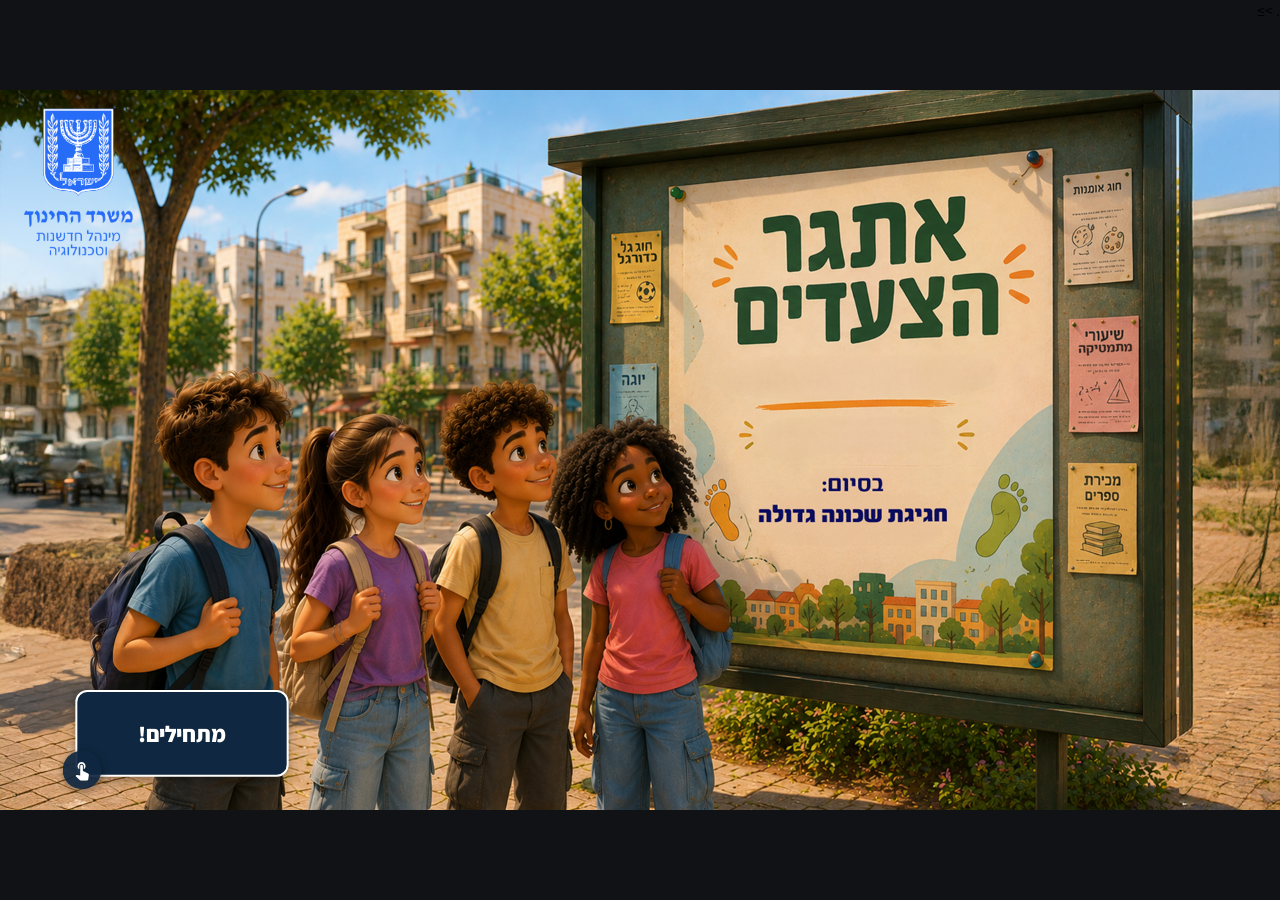
==== commit 296b1708: "Merge branch 'main' of https://github.com/yaelelgar-netizen/stem-math-steps" ====
--- a/index.html
+++ b/index.html
@@ -3,11 +3,11 @@
 <head>
 <meta charset="utf-8">
 <meta name="viewport" content="width=device-width, initial-scale=1">
-<title>צעדים ומונים — אתגר הצעדים</title>
+<title>צעדים ומונים — אתגר הצעדים</title> 
 <link rel="preconnect" href="https://fonts.gstatic.com" crossorigin>
 <link rel="stylesheet" href="https://fonts.googleapis.com/css2?family=Assistant:wght@400;600;700;800&display=swap">
-<link rel="stylesheet" href="styles.css">
-</head>
+<link rel="stylesheet" href="styles.css">.  
+</head>>≥
 <body>
 <div id="stage"><div id="app">
 <section class="screen" data-screen="1" data-kind="title" data-slug="title"><img class="art" src="assets/screens/title__03_bg.png" alt="" style="left:0px;top:0px;width:1920px;height:1080px;z-index:2"><img class="ui" src="assets/ui/logo_moe_vertical.png" alt="משרד החינוך – מינהל חדשנות וטכנולוגיה" style="left:36px;top:28px;width:163px;height:220px;z-index:10"><button class="hit start-btn" type="button" style="left:113px;top:900px;width:320px;height:130px;font-size:34px">מתחילים!</button></section>
